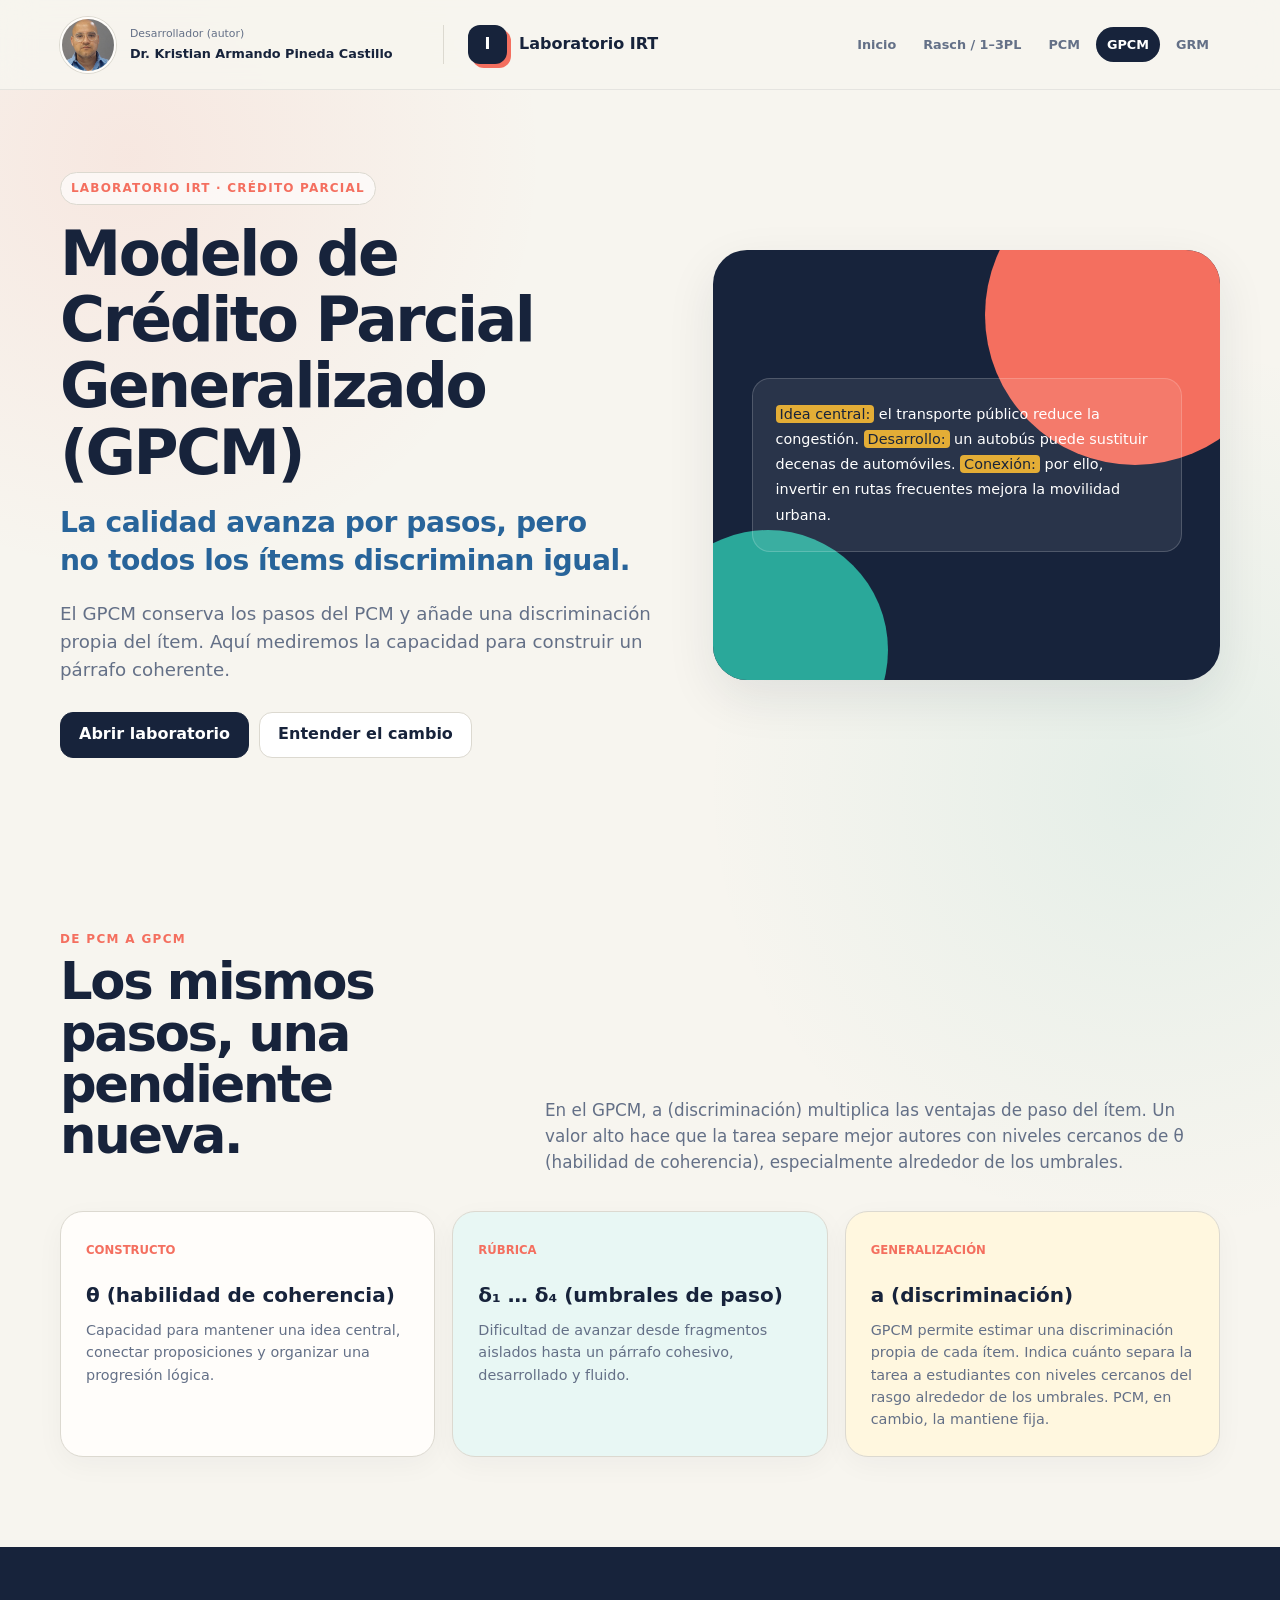
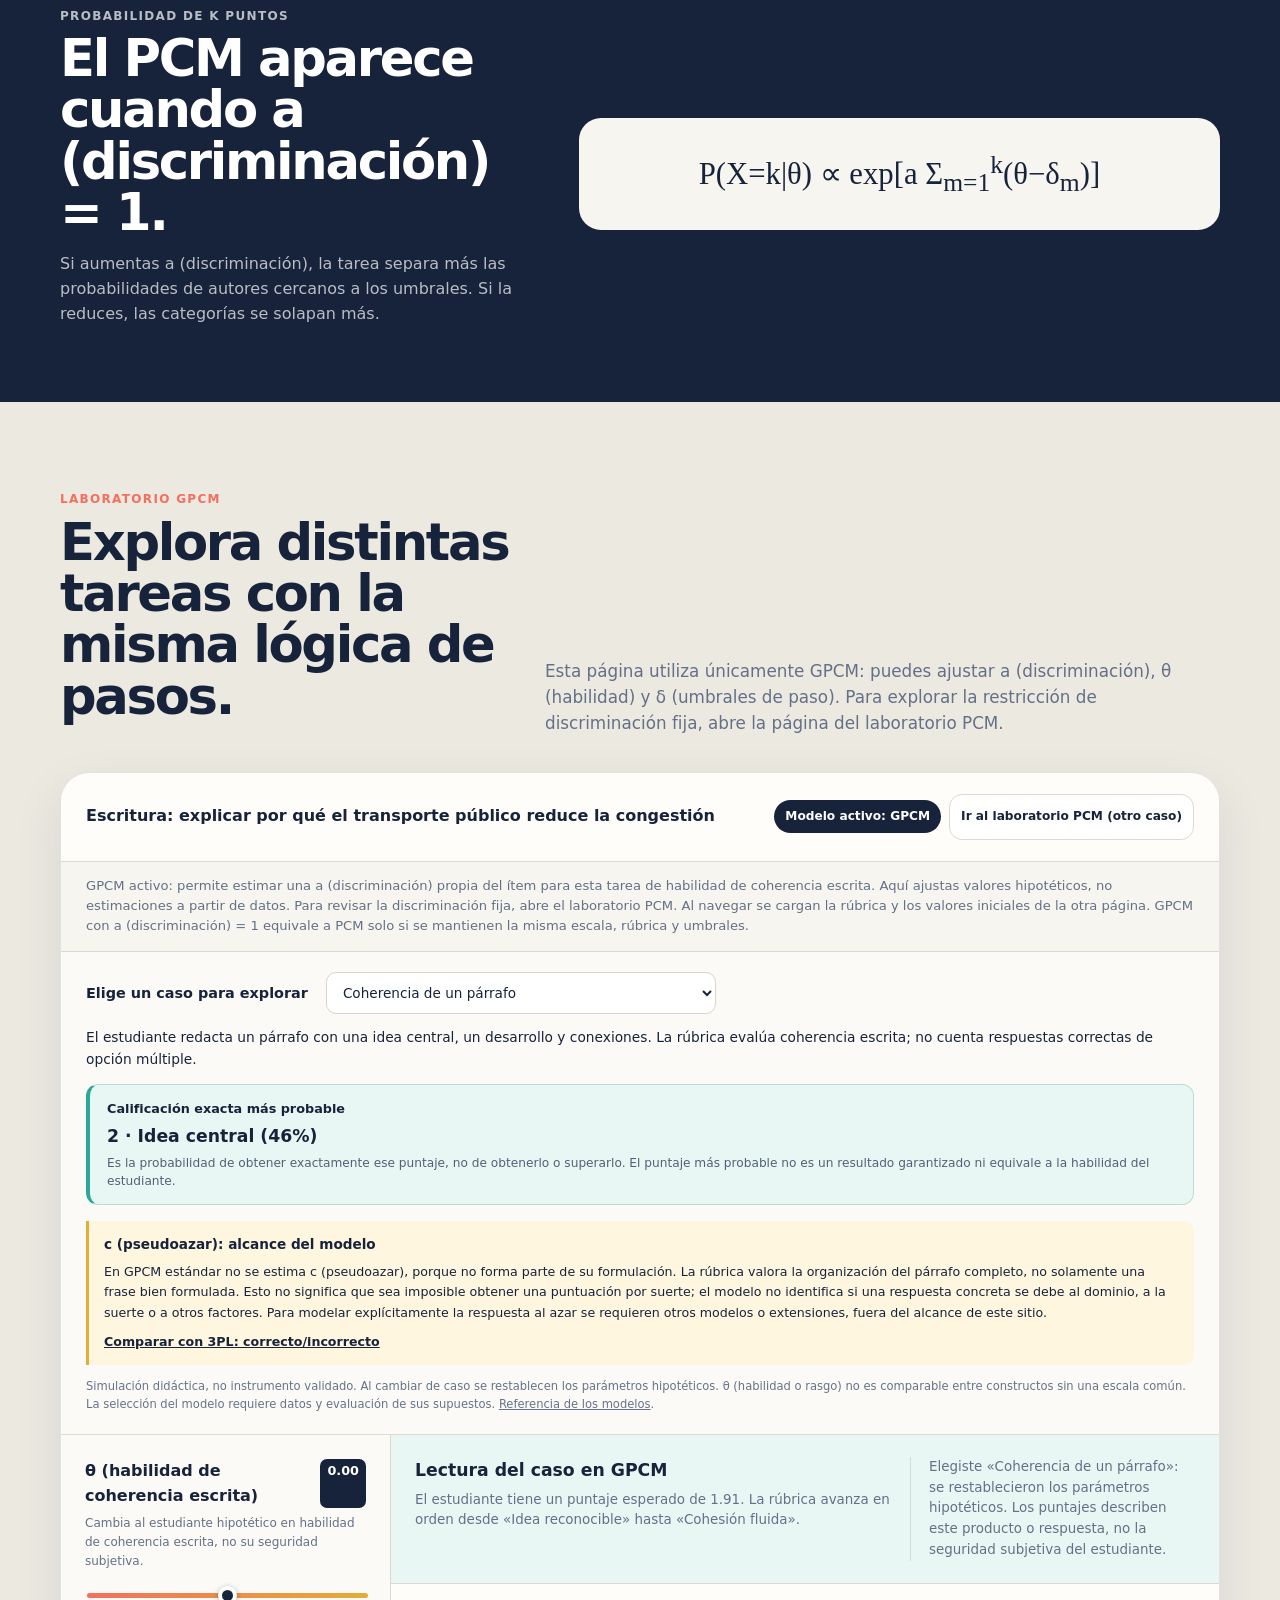
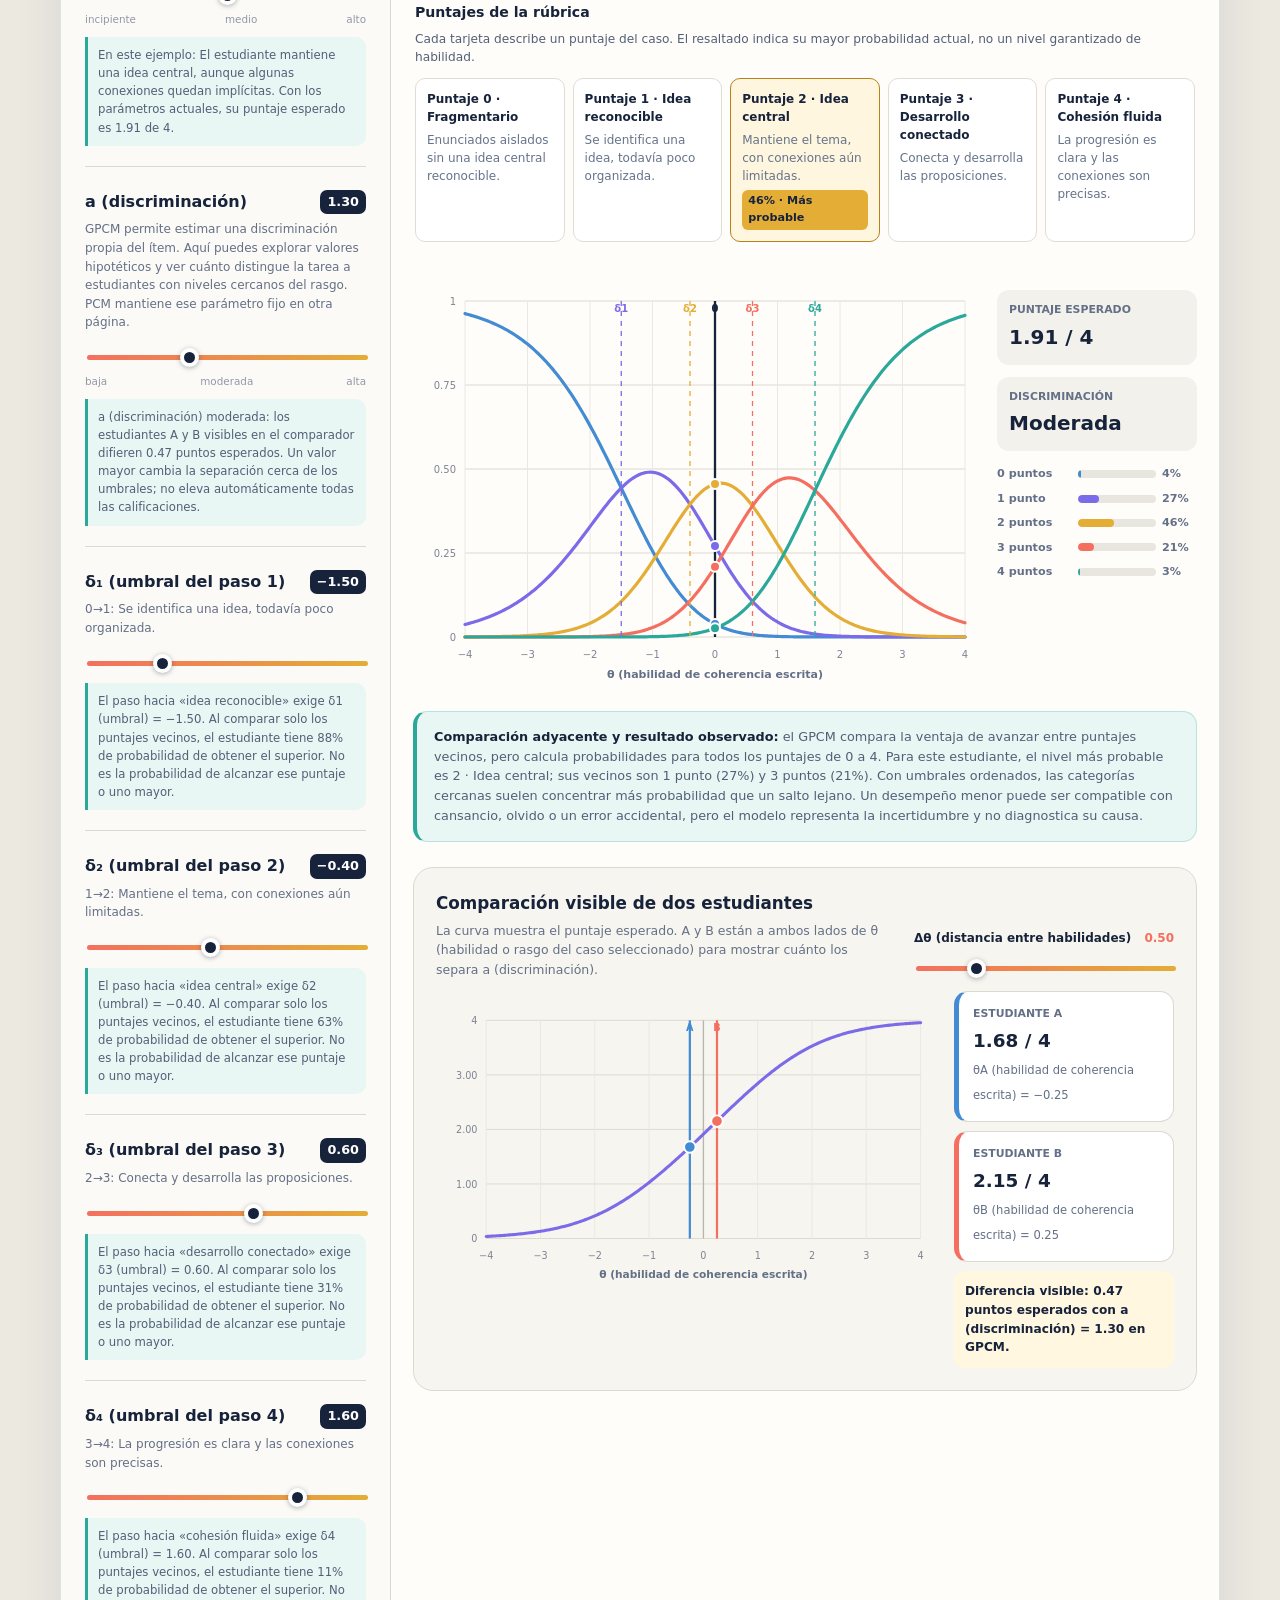
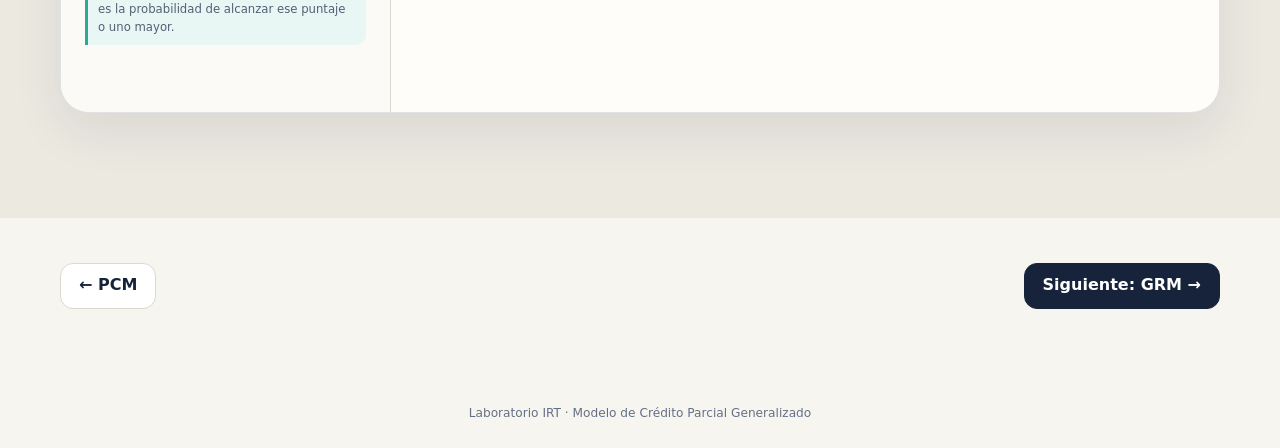
==== gpcm.html @ 82b488cb "Place exact outcome summaries first and rubrics beside model charts" ====
<!doctype html>
<html lang="es">
<head>
  <meta charset="utf-8">
  <meta name="viewport" content="width=device-width, initial-scale=1">
  <meta name="description" content="Laboratorio interactivo del Modelo de Crédito Parcial Generalizado (GPCM).">
  <title>GPCM · Laboratorio IRT</title>
  <link rel="stylesheet" href="lab-common.css?v=responses-10">
  <link rel="stylesheet" href="author-header.css?v=2">
  <link rel="stylesheet" href="lab-cases.css?v=responses-10">
  <style>
    .paragraph-demo { position:relative; z-index:2; width:min(430px,88%); padding:23px; border:1px solid rgba(255,255,255,.18); border-radius:18px; background:rgba(255,255,255,.08); font-family:system-ui; font-size:.9rem; line-height:1.75; text-align:left; }
    .paragraph-demo mark { padding:1px 4px; border-radius:4px; color:var(--navy); background:var(--gold); }
  </style>
  <link rel="stylesheet" href="hero-heading.css?v=responses-10">
</head>
<body>
  <header class="site-header">
    <div class="author-profile">
      <span class="author-avatar"><img src="assets/kristian-pineda-castillo.jpg" width="624" height="671" alt="Retrato del Dr. Kristian Armando Pineda Castillo"></span>
      <div class="site-author"><span class="author-role">Desarrollador (autor)</span><strong>Dr. Kristian Armando Pineda Castillo</strong></div>
    </div>
    <div class="header-links">
    <a class="brand" href="index.html?v=responses-10"><span class="brand-mark">I</span><span>Laboratorio IRT</span></a>
    <nav class="site-nav" aria-label="Modelos">
      <a href="index.html?v=responses-10">Inicio</a><a href="rasch.html?v=responses-10">Rasch / 1–3PL</a>
      <a href="pcm.html?v=responses-10">PCM</a><a class="active" href="gpcm.html?v=responses-10">GPCM</a><a href="grm.html?v=responses-10">GRM</a>
    </nav>
    </div>
  </header>

  <main>
    <section class="wrap hero">
      <div>
        <p class="eyebrow">Laboratorio IRT · Crédito parcial</p>
        <h1 class="hero-title">Modelo de Crédito Parcial Generalizado (GPCM)</h1>
        <p class="hero-subtitle">La calidad avanza por pasos, pero no todos los ítems discriminan igual.</p>
        <p class="lede">El GPCM conserva los pasos del PCM y añade una discriminación propia del ítem. Aquí mediremos la capacidad para construir un párrafo coherente.</p>
        <div class="hero-actions"><a class="button primary" href="#laboratorio">Abrir laboratorio</a><a class="button" href="#modelo">Entender el cambio</a></div>
      </div>
      <div class="hero-art">
        <div class="paragraph-demo"><mark>Idea central:</mark> el transporte público reduce la congestión. <mark>Desarrollo:</mark> un autobús puede sustituir decenas de automóviles. <mark>Conexión:</mark> por ello, invertir en rutas frecuentes mejora la movilidad urbana.</div>
      </div>
    </section>

    <section class="section wrap" id="modelo">
      <div class="section-head">
        <div><p class="kicker">De PCM a GPCM</p><h2>Los mismos pasos, una pendiente nueva.</h2></div>
        <p class="section-copy">En el GPCM, a (discriminación) multiplica las ventajas de paso del ítem. Un valor alto hace que la tarea separe mejor autores con niveles cercanos de θ (habilidad de coherencia), especialmente alrededor de los umbrales.</p>
      </div>
      <div class="cards">
        <article class="card"><span class="card-tag">Constructo</span><h3>θ (habilidad de coherencia)</h3><p>Capacidad para mantener una idea central, conectar proposiciones y organizar una progresión lógica.</p></article>
        <article class="card"><span class="card-tag">Rúbrica</span><h3>δ₁ … δ₄ (umbrales de paso)</h3><p>Dificultad de avanzar desde fragmentos aislados hasta un párrafo cohesivo, desarrollado y fluido.</p></article>
        <article class="card"><span class="card-tag">Generalización</span><h3>a (discriminación)</h3><p>GPCM permite estimar una discriminación propia de cada ítem. Indica cuánto separa la tarea a estudiantes con niveles cercanos del rasgo alrededor de los umbrales. PCM, en cambio, la mantiene fija.</p></article>
      </div>
    </section>

    <section class="formula-strip">
      <div class="wrap formula-grid">
        <div><p class="kicker">Probabilidad de k puntos</p><h2>El PCM aparece cuando a (discriminación) = 1.</h2><p>Si aumentas a (discriminación), la tarea separa más las probabilidades de autores cercanos a los umbrales. Si la reduces, las categorías se solapan más.</p></div>
        <div class="formula-box">P(X=k|θ) ∝ exp[a Σ<sub>m=1</sub><sup>k</sup>(θ−δ<sub>m</sub>)]</div>
      </div>
    </section>

    <section class="lab-section" id="laboratorio">
      <div class="wrap">
        <div class="section-head">
          <div><p class="kicker">Laboratorio GPCM</p><h2>Explora distintas tareas con la misma lógica de pasos.</h2></div>
          <p class="section-copy">Esta página utiliza únicamente GPCM: puedes ajustar a (discriminación), θ (habilidad) y δ (umbrales de paso). Para explorar la restricción de discriminación fija, abre la página del laboratorio PCM.</p>
        </div>
        <div class="lab-shell">
          <div class="lab-head">
            <h3 id="taskTitle">Tarea: redactar un párrafo explicativo coherente</h3>
            <div class="model-navigation">
              <span class="model-badge">Modelo activo: GPCM</span>
              <a id="otherCreditLab" class="button model-lab-link" href="pcm.html?v=responses-10#laboratorio" aria-describedby="creditModelNote">Ir al laboratorio PCM</a>
            </div>
          </div>
          <p class="model-note" id="creditModelNote" aria-live="polite">GPCM activo: permite estimar una a (discriminación) propia de cada ítem. Aquí exploras valores hipotéticos, no estimaciones a partir de datos. Para revisar la discriminación fija, abre el laboratorio PCM. Al navegar se cargan la rúbrica y los valores iniciales de la otra página.</p>
          <section class="case-panel" aria-label="Caso didáctico y criterios metodológicos">
            <div class="case-picker"><label for="caseSelect">Elige un caso para explorar</label><select id="caseSelect" aria-describedby="caseCaution"></select></div>
            <p class="case-description" id="caseDescription"></p>
            <section class="response-summary" aria-labelledby="responseSummaryTitle" aria-live="polite">
              <h4 id="responseSummaryTitle">Calificación exacta más probable</h4>
              <p class="response-summary-value" id="responseSummaryValue"></p>
              <p class="response-summary-note" id="responseSummaryNote"></p>
            </section>
            <div class="case-method" aria-live="polite"><h4>c (pseudoazar): alcance del modelo</h4><p id="caseMethod"></p><div class="case-links"><a id="caseLink"></a><a id="caseRelated" hidden></a></div></div>
            <p class="case-caution" id="caseCaution">Simulación didáctica, no instrumento validado. Al cambiar de caso se restablecen los parámetros hipotéticos. θ (habilidad o rasgo) no es comparable entre constructos sin una escala común. La selección del modelo requiere datos y evaluación de sus supuestos. <a href="https://philchalmers.github.io/mirt/reference/mirt.html">Referencia de los modelos</a>.</p>
          </section>
          <div class="lab-grid">
            <aside class="controls">
              <div class="control">
                <label for="theta"><span id="thetaName">θ (habilidad de coherencia)</span> <output id="thetaOut">0.00</output></label>
                <p class="control-help" id="thetaContext">Cambia al estudiante hipotético.</p>
                <input id="theta" type="range" min="-4" max="4" step=".05" value="0">
                <div class="ticks"><span>incipiente</span><span>medio</span><span>alto</span></div>
                <p class="control-reading" id="thetaRead"></p>
              </div>
              <div class="control">
                <label for="disc">a (discriminación) <output id="discOut">1.30</output></label>
                <p class="control-help">GPCM permite estimar una discriminación propia del ítem. Aquí puedes explorar valores hipotéticos y ver cuánto distingue la tarea a estudiantes con niveles cercanos del rasgo. PCM mantiene ese parámetro fijo en otra página.</p>
                <input id="disc" type="range" min=".25" max="3.2" step=".05" value="1.3" aria-describedby="discRead">
                <div class="ticks"><span>baja</span><span>moderada</span><span>alta</span></div>
                <p class="control-reading" id="discRead"></p>
              </div>
              <div class="control">
                <label for="d1">δ₁ (umbral del paso 1) <output id="d1Out">−1.50</output></label>
                <p class="control-help" id="d1Context">0→1: producir una idea reconocible.</p>
                <input id="d1" type="range" min="-3" max="3" step=".05" value="-1.5">
                <p class="control-reading" id="d1Read"></p>
              </div>
              <div class="control">
                <label for="d2">δ₂ (umbral del paso 2) <output id="d2Out">−0.40</output></label>
                <p class="control-help" id="d2Context">1→2: mantener una idea central.</p>
                <input id="d2" type="range" min="-3" max="3" step=".05" value="-.4">
                <p class="control-reading" id="d2Read"></p>
              </div>
              <div class="control">
                <label for="d3">δ₃ (umbral del paso 3) <output id="d3Out">0.60</output></label>
                <p class="control-help" id="d3Context">2→3: conectar y desarrollar las proposiciones.</p>
                <input id="d3" type="range" min="-3" max="3" step=".05" value=".6">
                <p class="control-reading" id="d3Read"></p>
              </div>
              <div class="control">
                <label for="d4">δ₄ (umbral del paso 4) <output id="d4Out">1.60</output></label>
                <p class="control-help" id="d4Context">3→4: lograr progresión fluida y cohesión precisa.</p>
                <input id="d4" type="range" min="-3" max="3" step=".05" value="1.6">
                <p class="control-reading" id="d4Read"></p>
              </div>
            </aside>
            <div class="main-panel">
              <div class="interpretation" aria-live="polite">
                <div><h3 id="generalTitle"></h3><p id="generalText"></p></div>
                <p class="change" id="changeText"></p>
              </div>
              <section class="chart-rubric" aria-labelledby="chartRubricTitle">
                <h4 id="chartRubricTitle">Puntajes de la rúbrica</h4>
                <p class="chart-rubric-caption">Cada tarjeta describe un puntaje del caso. El resaltado indica su mayor probabilidad actual, no un nivel garantizado de habilidad.</p>
                <ul class="case-rubric" id="caseRubric" aria-label="Criterios de puntuación del caso"></ul>
              </section>
              <div class="chart-area">
                <svg class="chart" id="chart" role="img" aria-label="Curvas de categorías del GPCM"></svg>
                <aside class="side-readout">
                  <div class="metric"><small>Puntaje esperado</small><strong id="expectedMetric"></strong></div>
                  <div class="metric"><small>Discriminación</small><strong id="discMetric"></strong></div>
                  <div class="prob-list" id="probList"></div>
                </aside>
              </div>
              <p class="probability-note" id="probabilityNote" aria-live="polite"></p>
              <section class="comparison-lab">
                <div class="comparison-head">
                  <div>
                    <h3>Comparación visible de dos estudiantes</h3>
                    <p>La curva muestra el puntaje esperado. A y B están a ambos lados de θ (habilidad o rasgo del caso seleccionado) para mostrar cuánto los separa a (discriminación).</p>
                  </div>
                  <div class="comparison-control">
                    <label for="personGap">Δθ (distancia entre habilidades) <output id="personGapOut">0.50</output></label>
                    <input id="personGap" type="range" min=".10" max="2" step=".10" value=".50">
                  </div>
                </div>
                <div class="comparison-grid">
                  <svg class="comparison-chart" id="personChart" role="img" aria-label="Comparación del puntaje esperado de dos autores"></svg>
                  <div class="person-results">
                    <div class="person-card a"><small>Estudiante A</small><strong id="personAResult"></strong><span id="personATheta"></span></div>
                    <div class="person-card b"><small>Estudiante B</small><strong id="personBResult"></strong><span id="personBTheta"></span></div>
                    <div class="comparison-difference" id="personDifference"></div>
                  </div>
                </div>
              </section>
            </div>
          </div>
        </div>
      </div>
    </section>

    <div class="wrap back-next"><a class="button" href="pcm.html?v=responses-10">← PCM</a><a class="button primary" href="grm.html?v=responses-10">Siguiente: GRM →</a></div>
  </main>
  <footer>Laboratorio IRT · Modelo de Crédito Parcial Generalizado</footer>

  <script src="lab-utils.js"></script>
  <script src="lab-cases.js?v=responses-10"></script>
  <script>
    (() => {
      const $ = id => document.getElementById(id);
      const theta = $("theta");
      const disc = $("disc");
      const personGap = $("personGap");
      const deltas = [$("d1"),$("d2"),$("d3"),$("d4")];
      const model = "gpcm";
      let changed = "theta";
      let example = IRTExamples.setup("gpcm");
      let levelNames = IRTExamples.names(example);

      function probabilities(t,a,ds) {
        const logits = [0];
        let accumulated = 0;
        ds.forEach(delta => { accumulated += a * (t-delta); logits.push(accumulated); });
        return IRT.softmax(logits);
      }
      function state() { return {t:+theta.value,a:+disc.value,ds:deltas.map(input=>+input.value)}; }

      function authorText(t) {
        return IRTExamples.describe(example,t);
      }
      function expectedScore(t,a,ds) {
        return probabilities(t,a,ds).reduce((sum,p,i)=>sum+p*i,0);
      }
      function discText(a,t,ds) {
        const gap = +personGap.value;
        const lower = expectedScore(Math.max(-4,t-gap/2),a,ds);
        const upper = expectedScore(Math.min(4,t+gap/2),a,ds);
        const difference = upper-lower;
        const level = a < .7 ? "baja" : a < 1.8 ? "moderada" : "alta";
        return `a (discriminación) ${level}: los estudiantes A y B visibles en el comparador difieren ${difference.toFixed(2)} puntos esperados. Un valor mayor cambia la separación cerca de los umbrales; no eleva automáticamente todas las calificaciones.`;
      }
      function stepText(i,delta,t,a) {
        const name = example.levels[i + 1].name.toLowerCase();
        const chance = IRT.logistic(a*(t-delta));
        return `El paso hacia «${name}» exige δ${i+1} (umbral) = ${IRT.fmt(delta)}. Al comparar solo los puntajes vecinos, el estudiante tiene ${Math.round(chance*100)}% de probabilidad de obtener el superior. No es la probabilidad de alcanzar ese puntaje o uno mayor.`;
      }

      function render() {
        const s=state();
        const modelName=model.toUpperCase();
        const probs=probabilities(s.t,s.a,s.ds);
        const mode=probs.indexOf(Math.max(...probs));
        const expected=probs.reduce((sum,p,i)=>sum+p*i,0);
        const ordered=s.ds.every((d,i)=>i===0||d>s.ds[i-1]);
        $("thetaOut").textContent=IRT.fmt(s.t);
        $("discOut").textContent=IRT.fmt(s.a);
        $("creditModelNote").textContent=`GPCM activo: permite estimar una a (discriminación) propia del ítem para esta tarea de ${example.construct}. Aquí ajustas valores hipotéticos, no estimaciones a partir de datos. Para revisar la discriminación fija, abre el laboratorio PCM. Al navegar se cargan la rúbrica y los valores iniciales de la otra página. GPCM con a (discriminación) = 1 equivale a PCM solo si se mantienen la misma escala, rúbrica y umbrales.`;
        IRTExamples.renderMethod("gpcm",example,model);
        IRTExamples.renderResponse("gpcm",example,probs);
        $("thetaRead").textContent=`En este ejemplo: ${authorText(s.t)} Con los parámetros actuales, su puntaje esperado es ${expected.toFixed(2)} de 4.`;
        $("discRead").textContent=discText(s.a,s.t,s.ds);
        deltas.forEach((input,i)=>{ $(`d${i+1}Out`).textContent=IRT.fmt(s.ds[i]); $(`d${i+1}Read`).textContent=stepText(i,s.ds[i],s.t,s.a); });
        $("expectedMetric").textContent=`${expected.toFixed(2)} / 4`;
        $("discMetric").textContent=s.a<.7?"Baja":s.a<1.8?"Moderada":"Alta";
        $("generalTitle").textContent="Lectura del caso en GPCM";
        $("generalText").textContent=ordered
          ? `El estudiante tiene un puntaje esperado de ${expected.toFixed(2)}. La rúbrica avanza en orden desde «${example.levels[1].name}» hasta «${example.levels[4].name}».`
          : `El puntaje esperado es ${expected.toFixed(2)}, pero los pasos están desordenados. Una categoría puede quedar comprimida o no dominar nunca.`;
        const lowerScore=mode-1;
        const upperScore=mode+1;
        const lower=mode>0?`${lowerScore} ${lowerScore===1?"punto":"puntos"} (${Math.round(probs[lowerScore]*100)}%)`:"ningún puntaje inferior";
        const upper=mode<probs.length-1?`${upperScore} ${upperScore===1?"punto":"puntos"} (${Math.round(probs[upperScore]*100)}%)`:"ningún puntaje superior";
        $("probabilityNote").innerHTML=`<strong>Comparación adyacente y resultado observado:</strong> el ${modelName} compara la ventaja de avanzar entre puntajes vecinos, pero calcula probabilidades para todos los puntajes de 0 a 4. Para este estudiante, el nivel más probable es ${levelNames[mode]}; sus vecinos son ${lower} y ${upper}. Con umbrales ordenados, las categorías cercanas suelen concentrar más probabilidad que un salto lejano. Un desempeño menor puede ser compatible con cansancio, olvido o un error accidental, pero el modelo representa la incertidumbre y no diagnostica su causa.`;
        $("changeText").textContent=changed==="theta"?`Cambiaste θ (${example.construct}): ahora observas a otro estudiante con la misma rúbrica.`
          :changed==="case"?`Elegiste «${example.label}»: se restablecieron los parámetros hipotéticos. Los puntajes describen este producto o respuesta, no la seguridad subjetiva del estudiante.`
          :changed==="a"?`Cambiaste a (discriminación): observa en el segundo gráfico cómo se modifica la distancia vertical entre A y B.`
          :changed==="gap"?"Cambiaste Δθ (distancia entre habilidades): acercaste o separaste a los estudiantes A y B sin modificar la tarea."
          :`Cambiaste δ${changed} (umbral del paso): alteraste la exigencia para pasar del nivel ${+changed-1} al nivel ${changed}.`;
        $("probList").innerHTML=probs.map((p,i)=>`<div class="prob-row"><span>${i} ${i===1?"punto":"puntos"}</span><div class="track"><div class="fill" style="width:${p*100}%;background:${IRT.colors[i]}"></div></div><span>${Math.round(p*100)}%</span></div>`).join("");
        renderChart(s);
        renderPersonComparison(s);
      }

      function renderChart(s) {
        const svg=$("chart");
        svg.setAttribute("aria-label",`Curvas de categorías del ${model.toUpperCase()}: ${example.label}`);
        const chart=IRT.setupChart(svg,{xLabel:`θ (${example.construct})`});
        const xs=Array.from({length:241},(_,i)=>-4+i*8/240);
        for(let k=0;k<5;k++) IRT.drawLine(chart.plot,xs.map(x=>({x,y:probabilities(x,s.a,s.ds)[k]})),chart,IRT.colors[k]);
        s.ds.forEach((delta,i)=>IRT.drawVertical(chart,delta,`δ${i+1}`,IRT.colors[i+1],true));
        IRT.drawVertical(chart,s.t,"θ");
        probabilities(s.t,s.a,s.ds).forEach((p,i)=>chart.plot.appendChild(IRT.svgEl("circle",{cx:chart.xScale(s.t),cy:chart.yScale(p),r:5,fill:IRT.colors[i],stroke:"white","stroke-width":2})));
      }

      function renderPersonComparison(s) {
        const gap = +personGap.value;
        const thetaA = Math.max(-4, s.t-gap/2);
        const thetaB = Math.min(4, s.t+gap/2);
        const scoreA = expectedScore(thetaA,s.a,s.ds);
        const scoreB = expectedScore(thetaB,s.a,s.ds);
        $("personGapOut").textContent=IRT.fmt(thetaB-thetaA);
        $("personAResult").textContent=`${scoreA.toFixed(2)} / 4`;
        $("personBResult").textContent=`${scoreB.toFixed(2)} / 4`;
        $("personATheta").textContent=`θA (${example.construct}) = ${IRT.fmt(thetaA)}`;
        $("personBTheta").textContent=`θB (${example.construct}) = ${IRT.fmt(thetaB)}`;
        $("personDifference").textContent=`Diferencia visible: ${(scoreB-scoreA).toFixed(2)} puntos esperados con a (discriminación) = ${IRT.fmt(s.a)} en ${model.toUpperCase()}.`;
        const svg=$("personChart");
        const chart=IRT.setupChart(svg,{xLabel:`θ (${example.construct})`,yMax:4,yTicks:[0,1,2,3,4]});
        const xs=Array.from({length:241},(_,i)=>-4+i*8/240);
        IRT.drawLine(chart.plot,xs.map(x=>({x,y:expectedScore(x,s.a,s.ds)})),chart,"#7b6be8");
        IRT.drawVertical(chart,thetaA,"A","#438bd2");
        IRT.drawVertical(chart,thetaB,"B","#f46f5f");
        chart.plot.appendChild(IRT.svgEl("circle",{cx:chart.xScale(thetaA),cy:chart.yScale(scoreA),r:6,fill:"#438bd2",stroke:"white","stroke-width":2}));
        chart.plot.appendChild(IRT.svgEl("circle",{cx:chart.xScale(thetaB),cy:chart.yScale(scoreB),r:6,fill:"#f46f5f",stroke:"white","stroke-width":2}));
      }

      function selectExample(key) {
        example = IRTExamples.cases.gpcm.find(item => item.key === key) || IRTExamples.cases.gpcm[0];
        levelNames = IRTExamples.names(example);
        theta.value = 0;
        disc.value = 1.3;
        deltas.forEach((input,i)=>input.value = [-1.5,-.4,.6,1.6][i]);
        personGap.value = .5;
        IRTExamples.render("gpcm",example,model);
        changed = "case";
        render();
      }

      theta.addEventListener("input",()=>{changed="theta";render();});
      disc.addEventListener("input",()=>{changed="a";render();});
      personGap.addEventListener("input",()=>{changed="gap";render();});
      deltas.forEach((input,i)=>input.addEventListener("input",()=>{changed=String(i+1);render();}));
      $("caseSelect").addEventListener("change",()=>selectExample($("caseSelect").value));
      window.addEventListener("resize",render);
      selectExample(example.key);
    })();
  </script>
</body>
</html>
---- lab-common.css ----
:root {
  --ink: #17233b;
  --muted: #647087;
  --paper: #f7f5ef;
  --card: #fffdfa;
  --navy: #17233b;
  --coral: #f46f5f;
  --teal: #2aa89a;
  --gold: #e3ad36;
  --violet: #7b6be8;
  --blue: #438bd2;
  --line: #dcd9d0;
  --soft-coral: #fff0ec;
  --soft-teal: #e8f7f4;
  --soft-gold: #fff7df;
  --shadow: 0 18px 50px rgba(23,35,59,.09);
}

* { box-sizing: border-box; }
html { scroll-behavior: smooth; scroll-padding-top: 112px; }
body {
  margin: 0;
  color: var(--ink);
  background:
    radial-gradient(circle at 10% 3%, rgba(244,111,95,.10), transparent 26rem),
    radial-gradient(circle at 90% 15%, rgba(42,168,154,.09), transparent 28rem),
    var(--paper);
  font-family: Inter, ui-sans-serif, system-ui, -apple-system, BlinkMacSystemFont, "Segoe UI", sans-serif;
  line-height: 1.55;
}
button, input { font: inherit; }
a { color: inherit; }

.site-header {
  position: sticky;
  top: 0;
  z-index: 20;
  display: flex;
  align-items: center;
  justify-content: space-between;
  gap: 22px;
  min-height: 72px;
  padding: 10px max(22px, calc((100vw - 1160px) / 2));
  border-bottom: 1px solid rgba(23,35,59,.08);
  background: rgba(247,245,239,.9);
  backdrop-filter: blur(16px);
}
.brand { display: flex; align-items: center; gap: 12px; font-weight: 900; text-decoration: none; }
.brand-mark {
  display: grid;
  place-items: center;
  width: 39px;
  height: 39px;
  flex-shrink: 0;
  border-radius: 12px;
  color: white;
  background: var(--navy);
  box-shadow: 4px 4px 0 var(--coral);
}
.site-nav { display: flex; flex-wrap: wrap; gap: 5px; justify-content: flex-end; }
.site-nav a {
  padding: 8px 11px;
  border-radius: 999px;
  color: var(--muted);
  font-size: .8rem;
  font-weight: 800;
  text-decoration: none;
}
.site-nav a:hover, .site-nav a.active { color: white; background: var(--navy); }
.wrap { width: min(1160px, calc(100% - 40px)); margin: 0 auto; }

.hero { display: grid; grid-template-columns: 1.08fr .92fr; gap: 58px; align-items: center; min-height: 620px; padding: 82px 0; }
.eyebrow {
  display: inline-block;
  margin: 0 0 16px;
  padding: 6px 10px;
  border: 1px solid var(--line);
  border-radius: 999px;
  color: var(--coral);
  background: rgba(255,255,255,.65);
  font-size: .75rem;
  font-weight: 900;
  letter-spacing: .1em;
  text-transform: uppercase;
}
h1, h2, h3, p { margin-top: 0; }
h1 { margin-bottom: 20px; font-size: clamp(3.4rem, 7vw, 6.6rem); line-height: .94; letter-spacing: -.065em; }
h2 { margin-bottom: 14px; font-size: clamp(2.1rem, 4vw, 3.8rem); line-height: 1; letter-spacing: -.045em; }
.lede { max-width: 680px; color: var(--muted); font-size: 1.14rem; }
.hero-actions { display: flex; flex-wrap: wrap; gap: 10px; margin-top: 27px; }
.button {
  display: inline-flex;
  align-items: center;
  justify-content: center;
  min-height: 46px;
  padding: 0 18px;
  border: 1px solid var(--line);
  border-radius: 13px;
  color: var(--ink);
  background: white;
  font-weight: 850;
  text-decoration: none;
  cursor: pointer;
}
.button.primary { color: white; border-color: var(--navy); background: var(--navy); }
.hero-art {
  position: relative;
  display: grid;
  place-items: center;
  min-height: 430px;
  overflow: hidden;
  border-radius: 34px;
  color: white;
  background: var(--navy);
  box-shadow: var(--shadow);
}
.hero-art::before, .hero-art::after {
  position: absolute;
  border-radius: 50%;
  content: "";
}
.hero-art::before { width: 300px; height: 300px; top: -85px; right: -65px; background: var(--coral); }
.hero-art::after { width: 240px; height: 240px; bottom: -90px; left: -65px; background: var(--teal); }
.hero-equation { position: relative; z-index: 2; padding: 40px; font-family: Georgia, serif; font-size: clamp(2rem, 4vw, 3.7rem); text-align: center; }
.hero-equation small { display: block; margin-top: 16px; font-family: system-ui; font-size: .85rem; opacity: .68; }

.section { padding: 90px 0; }
.section-head { display: grid; grid-template-columns: .8fr 1.2fr; gap: 35px; align-items: end; margin-bottom: 36px; }
.kicker { margin-bottom: 8px; color: var(--coral); font-size: .75rem; font-weight: 900; letter-spacing: .11em; text-transform: uppercase; }
.section-copy { margin: 0; color: var(--muted); font-size: 1.05rem; }
.cards { display: grid; grid-template-columns: repeat(3,1fr); gap: 17px; }
.card { padding: 25px; border: 1px solid var(--line); border-radius: 23px; background: var(--card); box-shadow: 0 8px 28px rgba(23,35,59,.04); }
.card:nth-child(2) { background: var(--soft-teal); }
.card:nth-child(3) { background: var(--soft-gold); }
.card-tag { color: var(--coral); font-size: .73rem; font-weight: 900; text-transform: uppercase; }
.card h3 { margin: 18px 0 8px; font-size: 1.25rem; }
.card p { margin: 0; color: var(--muted); font-size: .9rem; }

.lab-section { padding: 88px 0 105px; background: #ece9e1; }
.lab-shell { overflow: hidden; border: 1px solid rgba(23,35,59,.12); border-radius: 29px; background: var(--card); box-shadow: var(--shadow); }
.lab-head { display: flex; align-items: center; justify-content: space-between; gap: 18px; padding: 21px 25px; border-bottom: 1px solid var(--line); }
.lab-head h3 { margin: 0; font-size: 1rem; }
.model-tabs { display: flex; flex-wrap: wrap; gap: 6px; }
.model-tab {
  padding: 7px 11px;
  border: 1px solid var(--line);
  border-radius: 999px;
  background: white;
  font-size: .76rem;
  font-weight: 850;
  cursor: pointer;
}
.model-tab.active { color: white; border-color: var(--navy); background: var(--navy); }
.model-note { margin: 0; padding: 14px 25px; border-bottom: 1px solid var(--line); color: var(--muted); background: #f7f5ef; font-size: .82rem; }
.model-navigation { display: flex; flex-wrap: wrap; align-items: center; gap: 8px; }
.model-badge { padding: 7px 11px; border-radius: 999px; color: white; background: var(--navy); font-size: .76rem; font-weight: 850; }
.model-lab-link { padding: 7px 11px; font-size: .76rem; }
.lab-grid { display: grid; grid-template-columns: 330px minmax(0,1fr); }
.controls { padding: 24px; border-right: 1px solid var(--line); background: #fbfaf6; }
.control { margin-bottom: 23px; padding-bottom: 20px; border-bottom: 1px solid var(--line); }
.control:last-child { border-bottom: 0; }
.control label { display: flex; justify-content: space-between; gap: 12px; margin-bottom: 6px; font-weight: 850; }
.control output { padding: 2px 7px; border-radius: 7px; color: white; background: var(--navy); font-size: .8rem; font-variant-numeric: tabular-nums; }
.control-help { margin: 0 0 11px; color: var(--muted); font-size: .75rem; }
.control-reading { margin: 10px 0 0; padding: 9px 10px; border-left: 3px solid var(--teal); border-radius: 0 10px 10px 0; color: #526077; background: var(--soft-teal); font-size: .73rem; }
input[type=range] { width: 100%; height: 5px; border-radius: 99px; outline: none; background: linear-gradient(90deg,var(--coral),var(--gold)); appearance: none; }
input[type=range]::-webkit-slider-thumb { width: 19px; height: 19px; border: 4px solid white; border-radius: 50%; background: var(--navy); box-shadow: 0 1px 5px rgba(23,35,59,.35); appearance: none; }
input[type=range]:disabled { filter: grayscale(1); opacity: .4; }
.ticks { display: flex; justify-content: space-between; margin-top: 5px; color: #9198a7; font-size: .65rem; }
.main-panel { min-width: 0; }
.interpretation { display: grid; grid-template-columns: 1.25fr .75fr; gap: 20px; padding: 22px 24px; border-bottom: 1px solid var(--line); background: var(--soft-teal); }
.interpretation h3 { margin: 0 0 6px; font-size: 1.08rem; }
.interpretation p { margin: 0; color: var(--muted); font-size: .84rem; }
.interpretation .change { align-self: center; padding-left: 18px; border-left: 1px solid rgba(23,35,59,.13); }
.chart-area { display: grid; grid-template-columns: minmax(0,1fr) 200px; gap: 14px; padding: 20px 22px 25px; }
.chart { display: block; width: 100%; height: 410px; }
.probability-note {
  margin: 0 22px 25px;
  padding: 15px 17px;
  border: 1px solid rgba(42,168,154,.25);
  border-left: 4px solid var(--teal);
  border-radius: 14px;
  color: #526077;
  background: var(--soft-teal);
  font-size: .8rem;
  line-height: 1.55;
}
.probability-note strong { color: var(--ink); }
.side-readout { padding-top: 14px; }
.metric { margin-bottom: 12px; padding: 12px; border-radius: 12px; background: #f3f1eb; }
.metric small { display: block; color: var(--muted); font-size: .68rem; font-weight: 800; text-transform: uppercase; }
.metric strong { display: block; margin-top: 3px; font-size: 1.25rem; }
.prob-list { display: grid; gap: 7px; margin-top: 14px; }
.prob-row { display: grid; grid-template-columns: 75px 1fr 35px; gap: 6px; align-items: center; color: var(--muted); font-size: .7rem; font-weight: 760; }
.track { height: 8px; overflow: hidden; border-radius: 99px; background: #e9e6df; }
.fill { height: 100%; border-radius: inherit; }
.comparison-lab {
  margin: 0 22px 25px;
  padding: 22px;
  border: 1px solid var(--line);
  border-radius: 20px;
  background: #f7f5ef;
}
.comparison-lab[hidden] { display: none; }
.comparison-head {
  display: grid;
  grid-template-columns: 1fr 260px;
  gap: 24px;
  align-items: end;
  margin-bottom: 12px;
}
.comparison-head h3 { margin: 0 0 5px; font-size: 1.05rem; }
.comparison-head p { margin: 0; color: var(--muted); font-size: .78rem; }
.comparison-control label {
  display: flex;
  justify-content: space-between;
  gap: 10px;
  margin-bottom: 7px;
  font-size: .75rem;
  font-weight: 850;
}
.comparison-control output { color: var(--coral); font-variant-numeric: tabular-nums; }
.comparison-grid { display: grid; grid-template-columns: minmax(0,1fr) 220px; gap: 16px; }
.comparison-chart { display: block; width: 100%; height: 300px; }
.person-results { display: grid; gap: 9px; align-content: center; }
.person-card { padding: 14px; border: 1px solid var(--line); border-radius: 14px; background: white; }
.person-card.a { border-left: 5px solid var(--blue); }
.person-card.b { border-left: 5px solid var(--coral); }
.person-card small { display: block; color: var(--muted); font-size: .68rem; font-weight: 850; text-transform: uppercase; }
.person-card strong { display: block; margin: 4px 0 2px; font-size: 1.15rem; }
.person-card span { color: var(--muted); font-size: .72rem; }
.comparison-difference { padding: 11px; border-radius: 11px; color: var(--navy); background: var(--soft-gold); font-size: .76rem; font-weight: 780; }
.formula-strip { padding: 60px 0; color: white; background: var(--navy); }
.formula-grid { display: grid; grid-template-columns: .85fr 1.15fr; gap: 45px; align-items: center; }
.formula-box { padding: 27px; border-radius: 22px; color: var(--navy); background: var(--paper); font-family: Georgia,serif; font-size: clamp(1.2rem,2.4vw,2rem); text-align: center; }
.formula-strip p { color: rgba(255,255,255,.7); }
.back-next { display: flex; justify-content: space-between; gap: 12px; padding: 45px 0 70px; }
footer { padding: 25px; color: var(--muted); font-size: .76rem; text-align: center; }

@media (max-width: 900px) {
  .hero, .section-head, .formula-grid { grid-template-columns: 1fr; }
  .hero { padding-top: 60px; }
  .hero-art { min-height: 330px; }
  .lab-grid { grid-template-columns: 275px minmax(0,1fr); }
  .chart-area { grid-template-columns: 1fr; }
  .side-readout { display: grid; grid-template-columns: repeat(2,1fr); gap: 8px; }
  .prob-list { grid-column: 1/-1; }
  .comparison-grid { grid-template-columns: 1fr; }
  .person-results { grid-template-columns: repeat(2,1fr); }
  .comparison-difference { grid-column: 1/-1; }
}
@media (max-width: 720px) {
  .site-header { align-items: flex-start; }
  .site-nav { display: none; }
  .wrap { width: min(100% - 26px,1160px); }
  h1 { font-size: clamp(3rem,16vw,4.8rem); }
  .cards { grid-template-columns: 1fr; }
  .lab-head { align-items: flex-start; flex-direction: column; }
  .lab-grid { grid-template-columns: 1fr; }
  .controls { border-right: 0; border-bottom: 1px solid var(--line); }
  .interpretation { grid-template-columns: 1fr; }
  .interpretation .change { padding: 12px 0 0; border-top: 1px solid rgba(23,35,59,.13); border-left: 0; }
  .chart { height: 330px; }
  .comparison-lab { margin: 0 12px 18px; padding: 17px; }
  .comparison-head { grid-template-columns: 1fr; }
  .comparison-chart { height: 270px; }
  .person-results { grid-template-columns: 1fr; }
  .comparison-difference { grid-column: auto; }
}
---- author-header.css ----
html { scroll-padding-top: 150px; }

.site-header, .topbar {
  flex-wrap: wrap;
  gap: 14px 28px;
  min-height: 90px;
  padding-top: 14px;
  padding-bottom: 14px;
}
.author-profile {
  display: flex;
  align-items: center;
  gap: 14px;
  flex: 0 1 355px;
  min-width: 0;
}
.author-avatar {
  display: block;
  flex: 0 0 56px;
  width: 56px;
  height: 56px;
  overflow: hidden;
  border: 2px solid var(--card);
  border-radius: 50%;
  box-shadow: 0 0 0 1px var(--line);
}
.author-avatar img {
  display: block;
  width: 100%;
  height: 100%;
  object-fit: cover;
  transform: scale(1.55);
  transform-origin: 50% 26%;
}
.site-author {
  display: grid;
  gap: 4px;
  min-width: 0;
  font-size: .8rem;
  line-height: 1.4;
  letter-spacing: normal;
}
.author-role { color: var(--muted); font-size: .68rem; font-weight: 500; }
.site-author strong { color: var(--ink); font-weight: 750; }
.header-links {
  display: flex;
  align-items: center;
  justify-content: space-between;
  gap: 22px;
  flex: 1 1 0;
  min-width: 0;
  padding-left: 24px;
  border-left: 1px solid var(--line);
}
.header-links .brand { flex-shrink: 0; white-space: nowrap; }
.header-links nav { flex-wrap: nowrap; flex-shrink: 0; white-space: nowrap; }

@media (max-width: 1120px) {
  .header-links {
    flex-basis: 100%;
    overflow-x: auto;
    overscroll-behavior-x: contain;
    padding: 2px 0;
    border-left: 0;
    scrollbar-width: thin;
  }
}
@media (max-width: 760px) {
  .site-header, .topbar { align-items: center; gap: 12px; padding-top: 12px; padding-bottom: 12px; }
  .author-profile { flex-basis: 100%; }
  .header-links { justify-content: flex-start; }
  .header-links .site-nav, .header-links .topnav { display: flex; }
  .site-author { font-size: .78rem; }
}
---- lab-cases.css ----
.case-panel { padding: 20px 25px; border-bottom: 1px solid #dfdbd2; color: #17233b; background: #fbfaf6; }
.case-picker { display: flex; align-items: center; flex-wrap: wrap; gap: 10px 18px; margin-bottom: 12px; }
.case-picker label { font-weight: 800; font-size: .9rem; }
.case-picker select { width: min(100%, 390px); min-height: 42px; padding: 8px 12px; border: 1px solid #d9d5cd; border-radius: 10px; color: #17233b; background: white; font: inherit; font-size: .85rem; }
.case-description { margin: 0 0 14px; font-size: .86rem; line-height: 1.6; }
.case-rubric { display: grid; grid-template-columns: repeat(auto-fit, minmax(180px, 1fr)); gap: 8px; margin: 0 0 14px; padding: 0; list-style: none; }
.case-rubric li { display: grid; align-content: start; gap: 5px; padding: 11px; border: 1px solid #e1ddd4; border-radius: 10px; background: white; font-size: .75rem; line-height: 1.5; }
.case-rubric span { color: #66738a; }
.response-summary { margin: 0 0 16px; padding: 14px 17px; border: 1px solid #b9dcd7; border-left: 4px solid #2aa89a; border-radius: 12px; color: #17233b; background: #e8f7f4; }
.response-summary h4 { margin: 0 0 5px; font-size: .8rem; }
.response-summary-value { margin: 0 0 6px; font-size: 1.08rem; font-weight: 850; line-height: 1.4; }
.response-summary-note { margin: 0; color: #526077; font-size: .76rem; line-height: 1.5; }
.chart-rubric { padding: 18px 24px 0; }
.chart-rubric h4 { margin: 0 0 6px; font-size: .88rem; }
.chart-rubric-caption { margin: 0 0 12px; color: #526077; font-size: .76rem; line-height: 1.5; }
.chart-rubric .case-rubric { grid-template-columns: repeat(auto-fit, minmax(140px, 1fr)); }
.case-rubric li.is-most-likely { border-color: #b78218; background: #fff6df; }
.case-rubric .case-mode-tag { justify-self: start; padding: 3px 6px; border-radius: 6px; color: #17233b; background: #e3ad36; font-size: .7rem; font-weight: 800; }
.case-mode-tag[hidden] { display: none; }
.case-method { padding: 13px 15px; border-left: 3px solid #e3ad36; border-radius: 0 10px 10px 0; background: #fff6df; font-size: .79rem; line-height: 1.6; }
.case-method h4 { margin: 0 0 6px; font-size: .85rem; }
.case-method p { margin: 0; }
.case-links { display: flex; flex-wrap: wrap; gap: 8px 20px; margin-top: 9px; }
.case-links a { color: #17233b; text-decoration: underline; font-weight: 800; }
.case-links a[hidden] { display: none; }
.case-caution { margin: 12px 0 0; color: #66738a; font-size: .72rem; line-height: 1.6; }
.model-tab:disabled { opacity: .45; cursor: not-allowed; }
@media (max-width: 720px) {
  .case-panel { padding: 17px; }
  .case-picker { align-items: stretch; flex-direction: column; gap: 8px; }
  .case-picker select { width: 100%; }
  .case-rubric { grid-template-columns: 1fr; }
  .chart-rubric { padding: 17px 17px 0; }
}
---- hero-heading.css ----
.hero > div:first-child { min-width: 0; }

.hero .hero-title {
  max-width: 100%;
  margin-bottom: 18px;
  color: var(--ink);
  font-size: clamp(2.35rem, 4.8vw, 4.3rem);
  font-weight: 900;
  line-height: 1.08;
  letter-spacing: -.04em;
  overflow-wrap: break-word;
  text-wrap: balance;
}

.hero .hero-subtitle {
  max-width: 40ch;
  margin: 0 0 20px;
  color: #28649a;
  font-size: clamp(1.35rem, 2.2vw, 1.85rem);
  font-weight: 700;
  line-height: 1.35;
  letter-spacing: -.015em;
  text-wrap: balance;
}

@media (max-width: 720px) {
  .hero .hero-title { font-size: clamp(2.15rem, 8.5vw, 3.3rem); }
  .hero .hero-subtitle { font-size: clamp(1.25rem, 4.5vw, 1.55rem); }
}
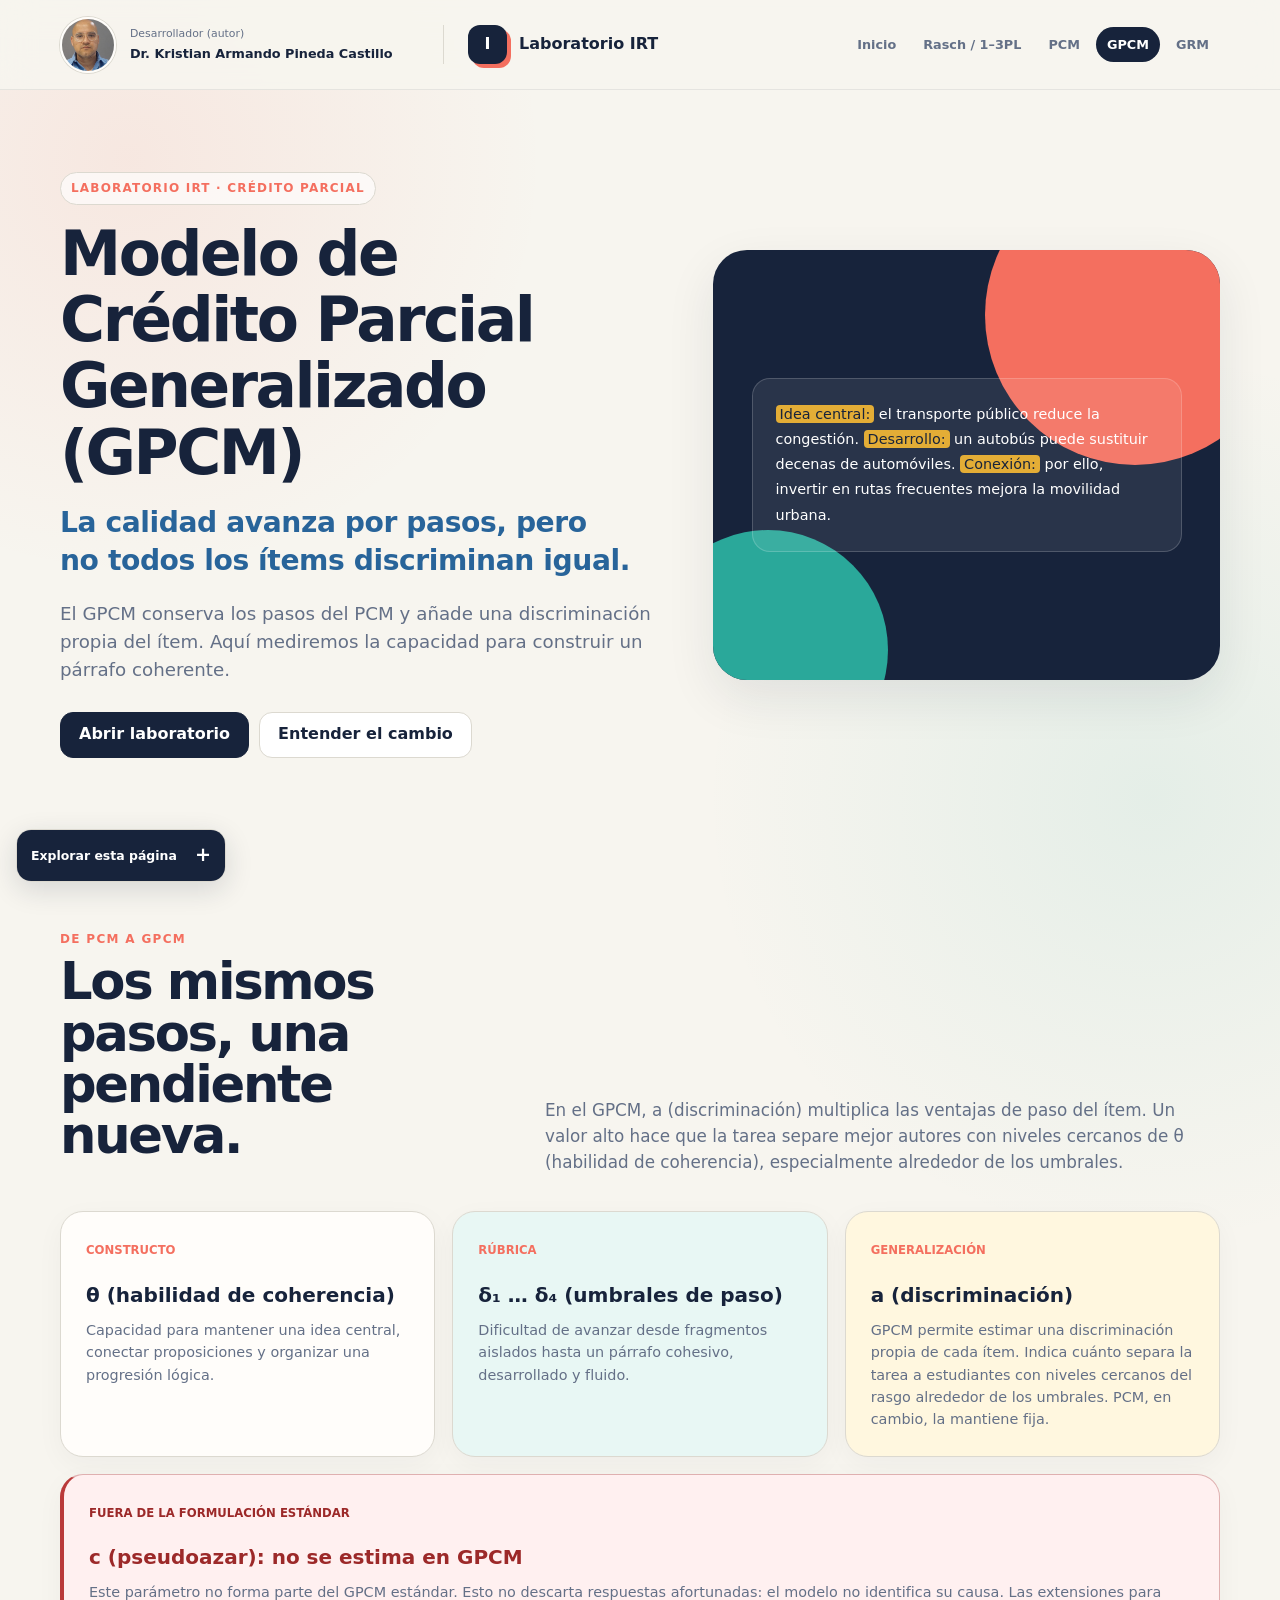
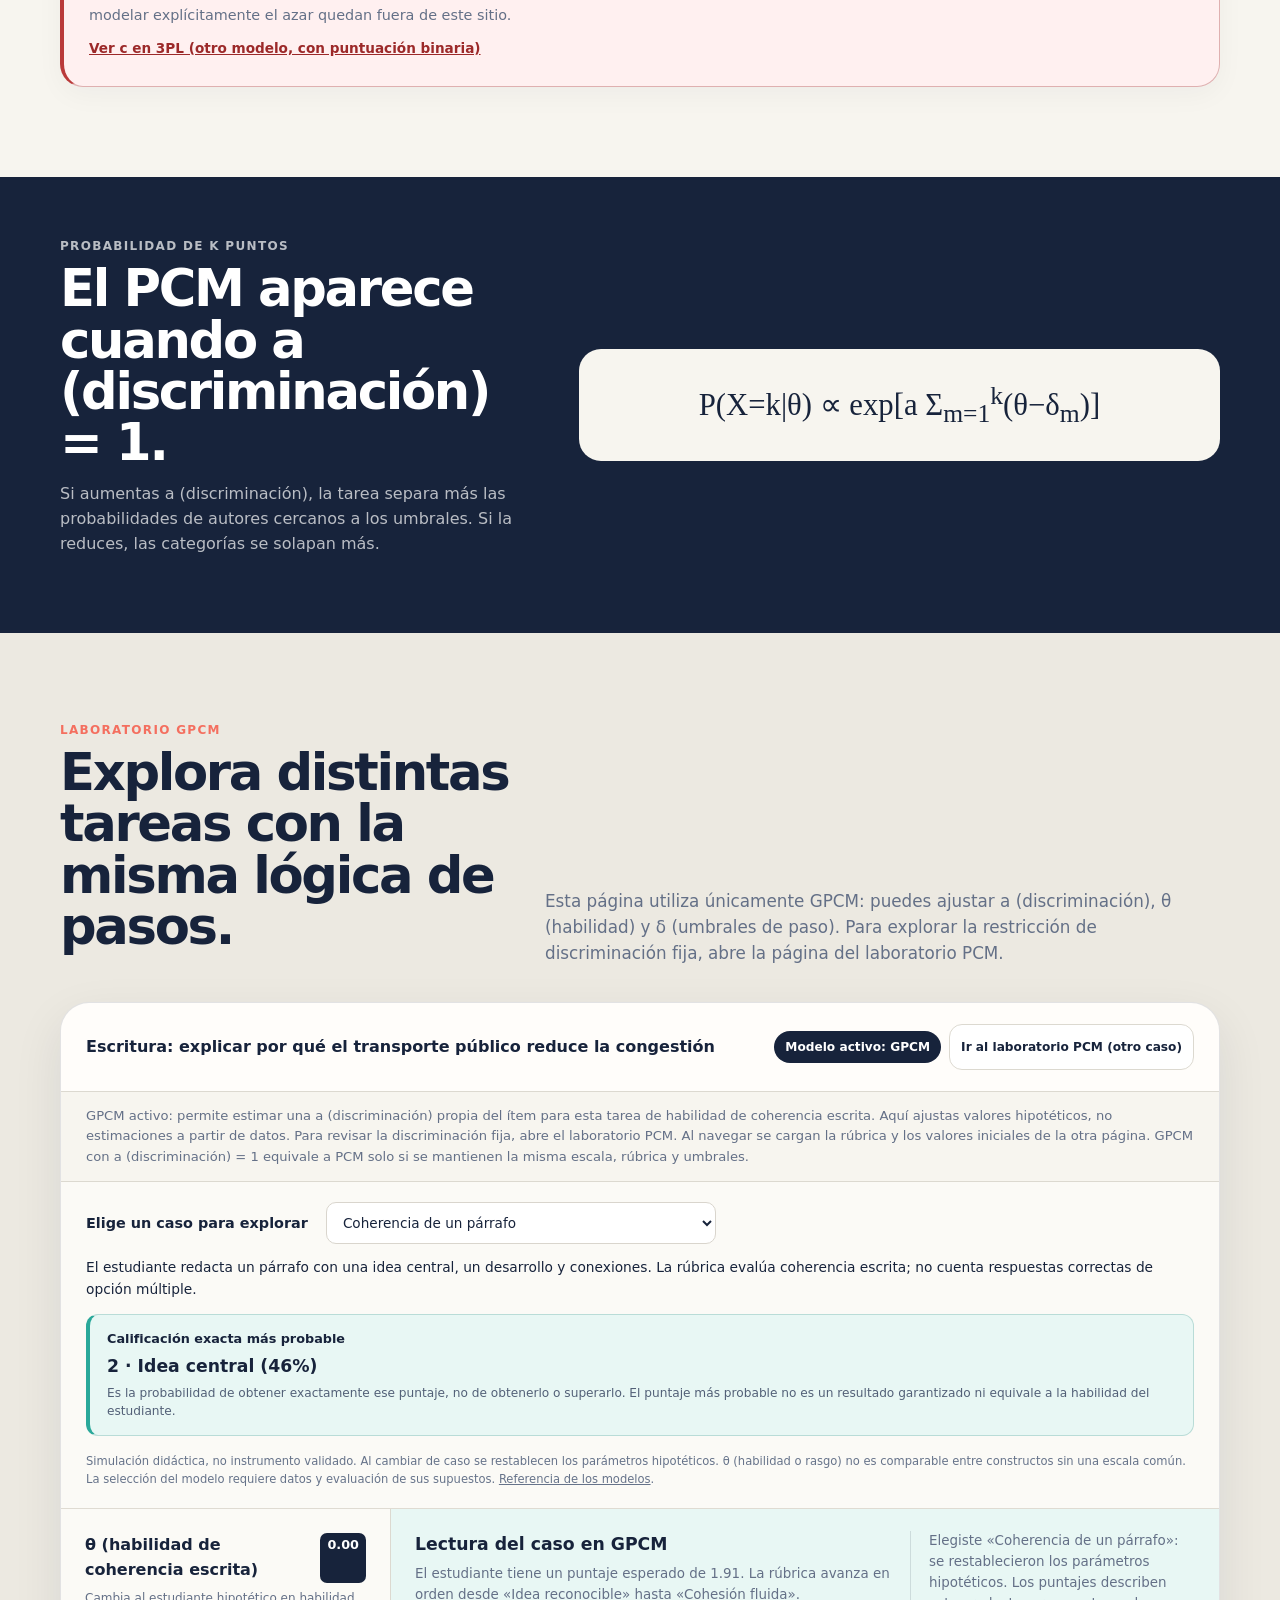
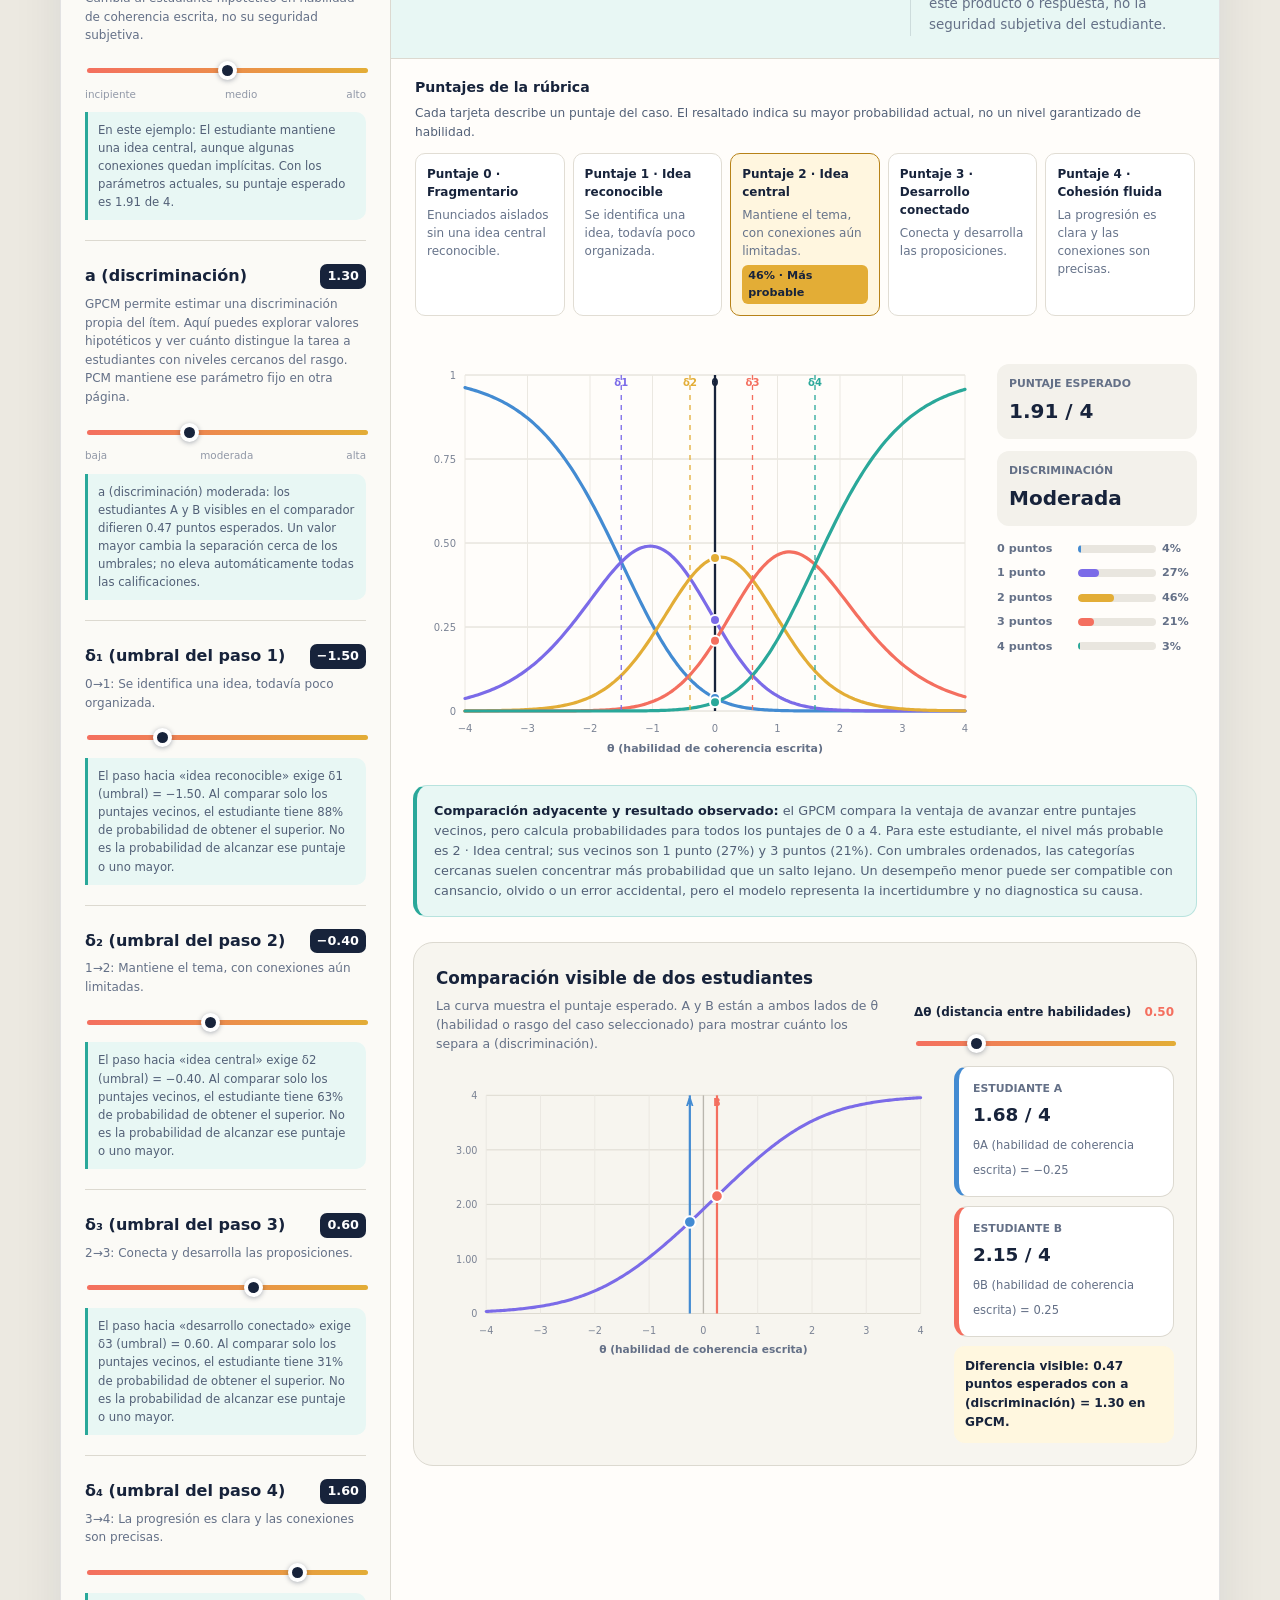
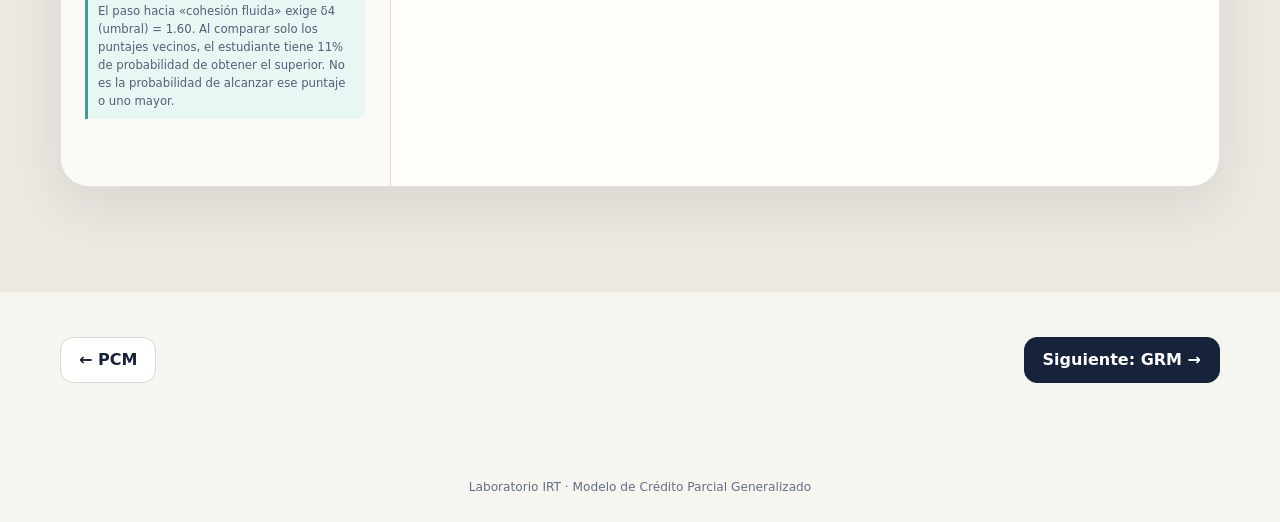
==== commit ab4a0cee: "Move parameter exclusions to fundamentals and add section explorers" ====
--- a/gpcm.html
+++ b/gpcm.html
@@ -5,14 +5,16 @@
   <meta name="viewport" content="width=device-width, initial-scale=1">
   <meta name="description" content="Laboratorio interactivo del Modelo de Crédito Parcial Generalizado (GPCM).">
   <title>GPCM · Laboratorio IRT</title>
-  <link rel="stylesheet" href="lab-common.css?v=responses-10">
+  <link rel="stylesheet" href="lab-common.css?v=explore-11">
   <link rel="stylesheet" href="author-header.css?v=2">
-  <link rel="stylesheet" href="lab-cases.css?v=responses-10">
+  <link rel="stylesheet" href="lab-cases.css?v=explore-11">
   <style>
     .paragraph-demo { position:relative; z-index:2; width:min(430px,88%); padding:23px; border:1px solid rgba(255,255,255,.18); border-radius:18px; background:rgba(255,255,255,.08); font-family:system-ui; font-size:.9rem; line-height:1.75; text-align:left; }
     .paragraph-demo mark { padding:1px 4px; border-radius:4px; color:var(--navy); background:var(--gold); }
   </style>
-  <link rel="stylesheet" href="hero-heading.css?v=responses-10">
+  <link rel="stylesheet" href="hero-heading.css?v=explore-11">
+  <link rel="stylesheet" href="page-explorer.css?v=explore-11">
+  <script src="page-explorer.js?v=explore-11" defer></script>
 </head>
 <body>
   <header class="site-header">
@@ -21,16 +23,24 @@
       <div class="site-author"><span class="author-role">Desarrollador (autor)</span><strong>Dr. Kristian Armando Pineda Castillo</strong></div>
     </div>
     <div class="header-links">
-    <a class="brand" href="index.html?v=responses-10"><span class="brand-mark">I</span><span>Laboratorio IRT</span></a>
+    <a class="brand" href="index.html?v=explore-11"><span class="brand-mark">I</span><span>Laboratorio IRT</span></a>
     <nav class="site-nav" aria-label="Modelos">
-      <a href="index.html?v=responses-10">Inicio</a><a href="rasch.html?v=responses-10">Rasch / 1–3PL</a>
-      <a href="pcm.html?v=responses-10">PCM</a><a class="active" href="gpcm.html?v=responses-10">GPCM</a><a href="grm.html?v=responses-10">GRM</a>
+      <a href="index.html?v=explore-11">Inicio</a><a href="rasch.html?v=explore-11">Rasch / 1–3PL</a>
+      <a href="pcm.html?v=explore-11">PCM</a><a class="active" href="gpcm.html?v=explore-11">GPCM</a><a href="grm.html?v=explore-11">GRM</a>
     </nav>
     </div>
   </header>
 
+  <nav class="page-explorer" aria-label="Secciones de esta página">
+    <p class="page-explorer-title" id="pageExplorerTitle">Explorar esta página</p>
+    <button class="page-explorer-toggle" id="pageExplorerToggle" type="button" aria-expanded="true" aria-controls="pageExplorerLinks" hidden>Explorar esta página <span id="pageExplorerIndicator" aria-hidden="true">−</span></button>
+    <ol id="pageExplorerLinks">
+      <li><a href="#inicio">Presentación</a></li><li><a href="#modelo">Parámetros y alcance</a></li><li><a href="#formula">Fórmula</a></li><li><a href="#laboratorio">Laboratorio</a></li><li><a href="#comparacion-personas">Comparar estudiantes</a></li>
+    </ol>
+  </nav>
+
   <main>
-    <section class="wrap hero">
+    <section class="wrap hero" id="inicio">
       <div>
         <p class="eyebrow">Laboratorio IRT · Crédito parcial</p>
         <h1 class="hero-title">Modelo de Crédito Parcial Generalizado (GPCM)</h1>
@@ -52,10 +62,11 @@
         <article class="card"><span class="card-tag">Constructo</span><h3>θ (habilidad de coherencia)</h3><p>Capacidad para mantener una idea central, conectar proposiciones y organizar una progresión lógica.</p></article>
         <article class="card"><span class="card-tag">Rúbrica</span><h3>δ₁ … δ₄ (umbrales de paso)</h3><p>Dificultad de avanzar desde fragmentos aislados hasta un párrafo cohesivo, desarrollado y fluido.</p></article>
         <article class="card"><span class="card-tag">Generalización</span><h3>a (discriminación)</h3><p>GPCM permite estimar una discriminación propia de cada ítem. Indica cuánto separa la tarea a estudiantes con niveles cercanos del rasgo alrededor de los umbrales. PCM, en cambio, la mantiene fija.</p></article>
+        <article class="card parameter-exclusion"><span class="card-tag">Fuera de la formulación estándar</span><h3>c (pseudoazar): no se estima en GPCM</h3><p>Este parámetro no forma parte del GPCM estándar. Esto no descarta respuestas afortunadas: el modelo no identifica su causa. Las extensiones para modelar explícitamente el azar quedan fuera de este sitio.</p><a href="rasch.html?v=explore-11&amp;case=choice&amp;model=3pl#laboratorio">Ver c en 3PL (otro modelo, con puntuación binaria)</a></article>
       </div>
     </section>
 
-    <section class="formula-strip">
+    <section class="formula-strip" id="formula">
       <div class="wrap formula-grid">
         <div><p class="kicker">Probabilidad de k puntos</p><h2>El PCM aparece cuando a (discriminación) = 1.</h2><p>Si aumentas a (discriminación), la tarea separa más las probabilidades de autores cercanos a los umbrales. Si la reduces, las categorías se solapan más.</p></div>
         <div class="formula-box">P(X=k|θ) ∝ exp[a Σ<sub>m=1</sub><sup>k</sup>(θ−δ<sub>m</sub>)]</div>
@@ -73,7 +84,7 @@
             <h3 id="taskTitle">Tarea: redactar un párrafo explicativo coherente</h3>
             <div class="model-navigation">
               <span class="model-badge">Modelo activo: GPCM</span>
-              <a id="otherCreditLab" class="button model-lab-link" href="pcm.html?v=responses-10#laboratorio" aria-describedby="creditModelNote">Ir al laboratorio PCM</a>
+              <a id="otherCreditLab" class="button model-lab-link" href="pcm.html?v=explore-11#laboratorio" aria-describedby="creditModelNote">Ir al laboratorio PCM</a>
             </div>
           </div>
           <p class="model-note" id="creditModelNote" aria-live="polite">GPCM activo: permite estimar una a (discriminación) propia de cada ítem. Aquí exploras valores hipotéticos, no estimaciones a partir de datos. Para revisar la discriminación fija, abre el laboratorio PCM. Al navegar se cargan la rúbrica y los valores iniciales de la otra página.</p>
@@ -85,7 +96,6 @@
               <p class="response-summary-value" id="responseSummaryValue"></p>
               <p class="response-summary-note" id="responseSummaryNote"></p>
             </section>
-            <div class="case-method" aria-live="polite"><h4>c (pseudoazar): alcance del modelo</h4><p id="caseMethod"></p><div class="case-links"><a id="caseLink"></a><a id="caseRelated" hidden></a></div></div>
             <p class="case-caution" id="caseCaution">Simulación didáctica, no instrumento validado. Al cambiar de caso se restablecen los parámetros hipotéticos. θ (habilidad o rasgo) no es comparable entre constructos sin una escala común. La selección del modelo requiere datos y evaluación de sus supuestos. <a href="https://philchalmers.github.io/mirt/reference/mirt.html">Referencia de los modelos</a>.</p>
           </section>
           <div class="lab-grid">
@@ -148,7 +158,7 @@
                 </aside>
               </div>
               <p class="probability-note" id="probabilityNote" aria-live="polite"></p>
-              <section class="comparison-lab">
+              <section class="comparison-lab" id="comparacion-personas">
                 <div class="comparison-head">
                   <div>
                     <h3>Comparación visible de dos estudiantes</h3>
@@ -174,12 +184,12 @@
       </div>
     </section>
 
-    <div class="wrap back-next"><a class="button" href="pcm.html?v=responses-10">← PCM</a><a class="button primary" href="grm.html?v=responses-10">Siguiente: GRM →</a></div>
+    <div class="wrap back-next"><a class="button" href="pcm.html?v=explore-11">← PCM</a><a class="button primary" href="grm.html?v=explore-11">Siguiente: GRM →</a></div>
   </main>
   <footer>Laboratorio IRT · Modelo de Crédito Parcial Generalizado</footer>
 
   <script src="lab-utils.js"></script>
-  <script src="lab-cases.js?v=responses-10"></script>
+  <script src="lab-cases.js?v=explore-11"></script>
   <script>
     (() => {
       const $ = id => document.getElementById(id);
--- a/lab-cases.css
+++ b/lab-cases.css
@@ -24,6 +24,12 @@
 .case-links a { color: #17233b; text-decoration: underline; font-weight: 800; }
 .case-links a[hidden] { display: none; }
 .case-caution { margin: 12px 0 0; color: #66738a; font-size: .72rem; line-height: 1.6; }
+.cards .parameter-exclusion, .concept-grid .parameter-exclusion { grid-column: 1 / -1; min-height: 0; }
+.cards .parameter-exclusion, .cards .parameter-restriction, .concept-grid .parameter-exclusion { border-color: #dfb0b0; border-left: 4px solid #ba3a3a; background: #fff0f0; }
+.parameter-exclusion .card-tag, .parameter-restriction .card-tag { color: #9c2929; font-size: .73rem; font-weight: 900; text-transform: uppercase; }
+.parameter-exclusion h3, .parameter-restriction h3 { color: #9c2929; }
+.parameter-exclusion a, .parameter-restriction a { color: #9c2929; font-size: .85rem; font-weight: 800; text-decoration: underline; }
+.parameter-exclusion > a { display: inline-block; margin-top: 12px; }
 .model-tab:disabled { opacity: .45; cursor: not-allowed; }
 @media (max-width: 720px) {
   .case-panel { padding: 17px; }
--- a/page-explorer.css
+++ b/page-explorer.css
@@ -0,0 +1,68 @@
+html { scroll-padding-top: var(--page-header-offset, 160px); }
+.page-explorer {
+  position: fixed;
+  z-index: 19;
+  left: 16px;
+  bottom: 18px;
+  width: 210px;
+  max-width: calc(100vw - 32px);
+  overflow: hidden;
+  border: 1px solid #dcd9d0;
+  border-radius: 15px;
+  color: #17233b;
+  background: #fffdfa;
+  box-shadow: 0 8px 28px rgba(23,35,59,.14);
+  font-size: .78rem;
+  line-height: 1.4;
+}
+.page-explorer-title { margin: 0; padding: 14px; font-weight: 800; }
+.page-explorer-toggle {
+  display: flex;
+  align-items: center;
+  justify-content: space-between;
+  gap: 10px;
+  width: 100%;
+  min-height: 46px;
+  padding: 12px 14px;
+  border: 0;
+  color: white;
+  background: #17233b;
+  font: inherit;
+  font-weight: 800;
+  cursor: pointer;
+}
+.page-explorer-toggle span { font-size: 1.2rem; }
+.page-explorer ol {
+  max-height: max(44px, min(60vh, calc(100dvh - var(--page-header-offset, 160px) - 90px)));
+  overflow-y: auto;
+  margin: 0;
+  padding: 8px;
+  list-style: none;
+  overscroll-behavior: contain;
+}
+.page-explorer a {
+  display: block;
+  padding: 10px;
+  border-radius: 8px;
+  color: #526077;
+  text-decoration: none;
+  font-weight: 650;
+}
+.page-explorer a:hover { background: #e8f7f4; }
+.page-explorer a[aria-current="location"] { color: #17233b; background: #fff1cb; font-weight: 850; }
+.page-explorer a:focus-visible, .page-explorer-toggle:focus-visible { outline: 3px solid #438bd2; outline-offset: -3px; }
+.page-explorer [hidden] { display: none !important; }
+@media (min-width: 1600px) {
+  .page-explorer {
+    top: var(--page-header-offset, 160px);
+    bottom: auto;
+    left: max(12px, calc((100vw - 1180px) / 2 - 196px));
+    width: 180px;
+  }
+}
+@media (prefers-reduced-motion: reduce) {
+  html { scroll-behavior: auto; }
+}
+@media print {
+  .page-explorer { display: none; }
+}
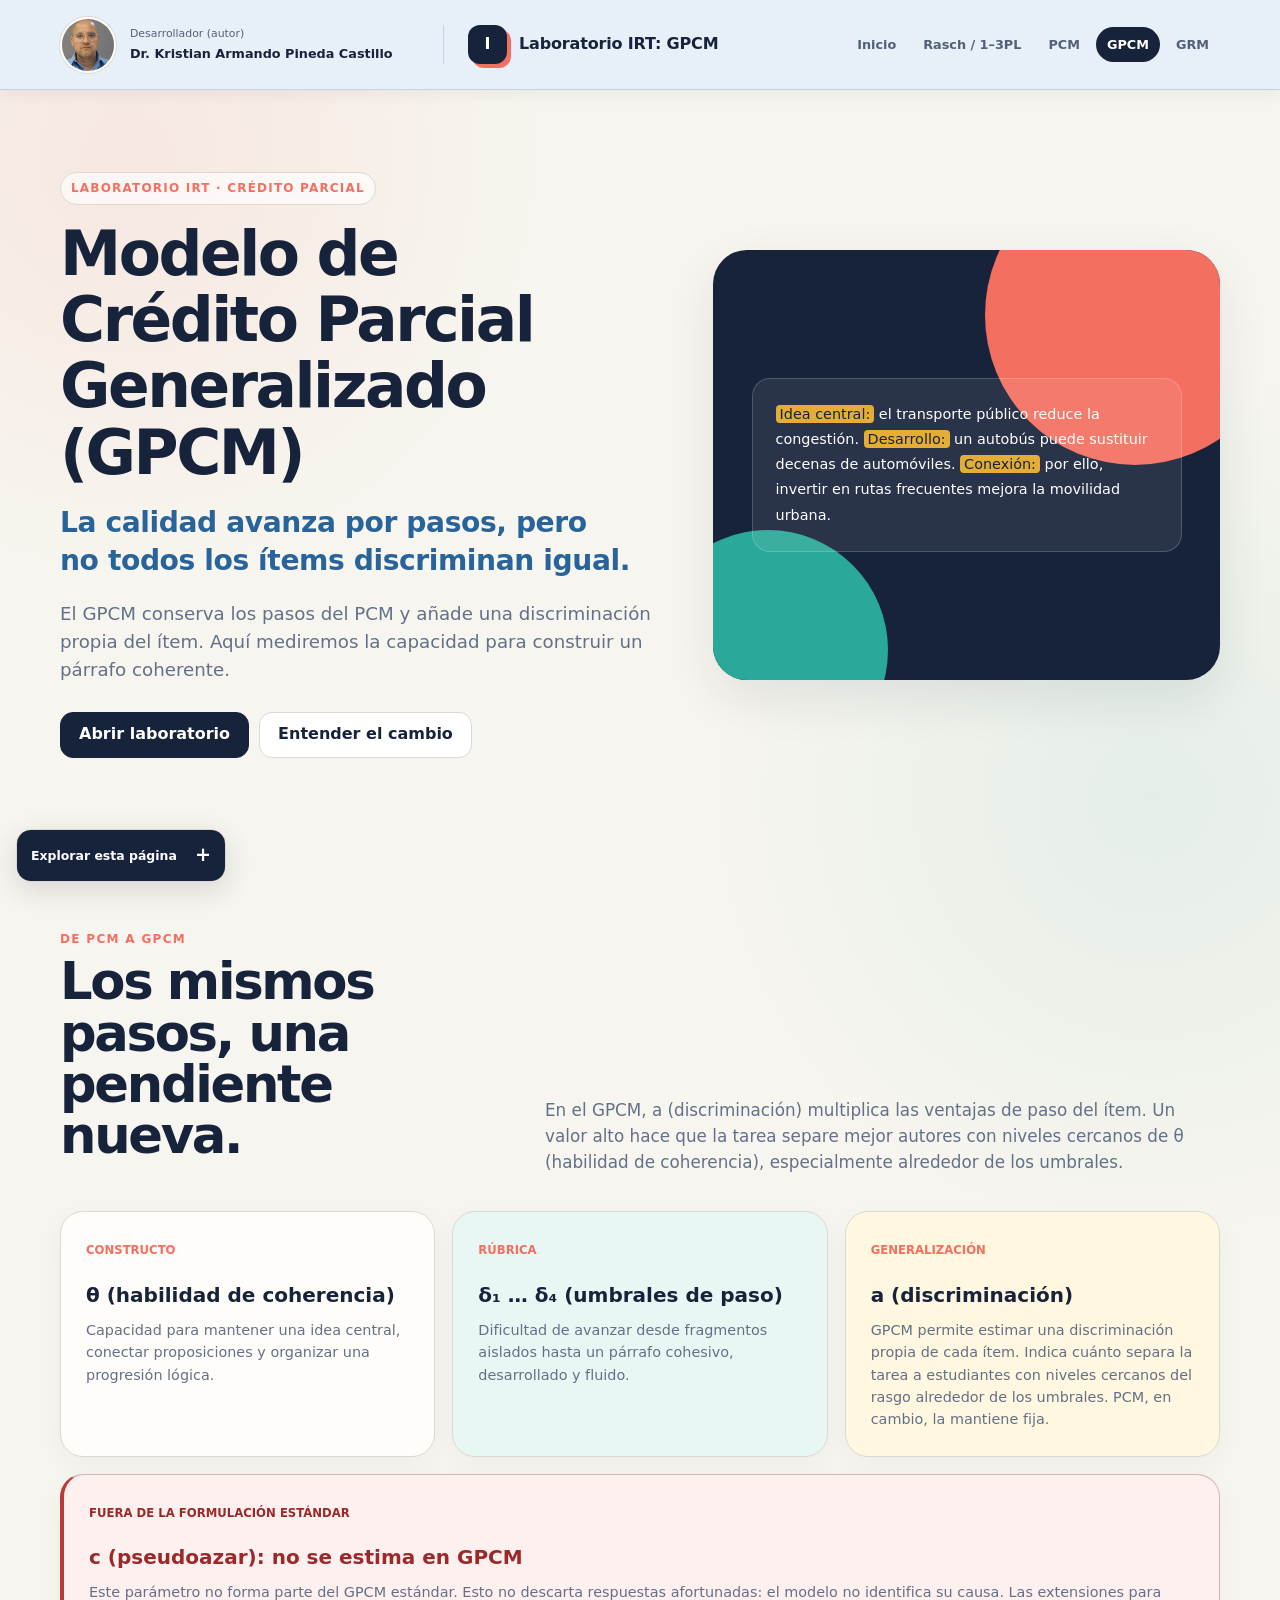
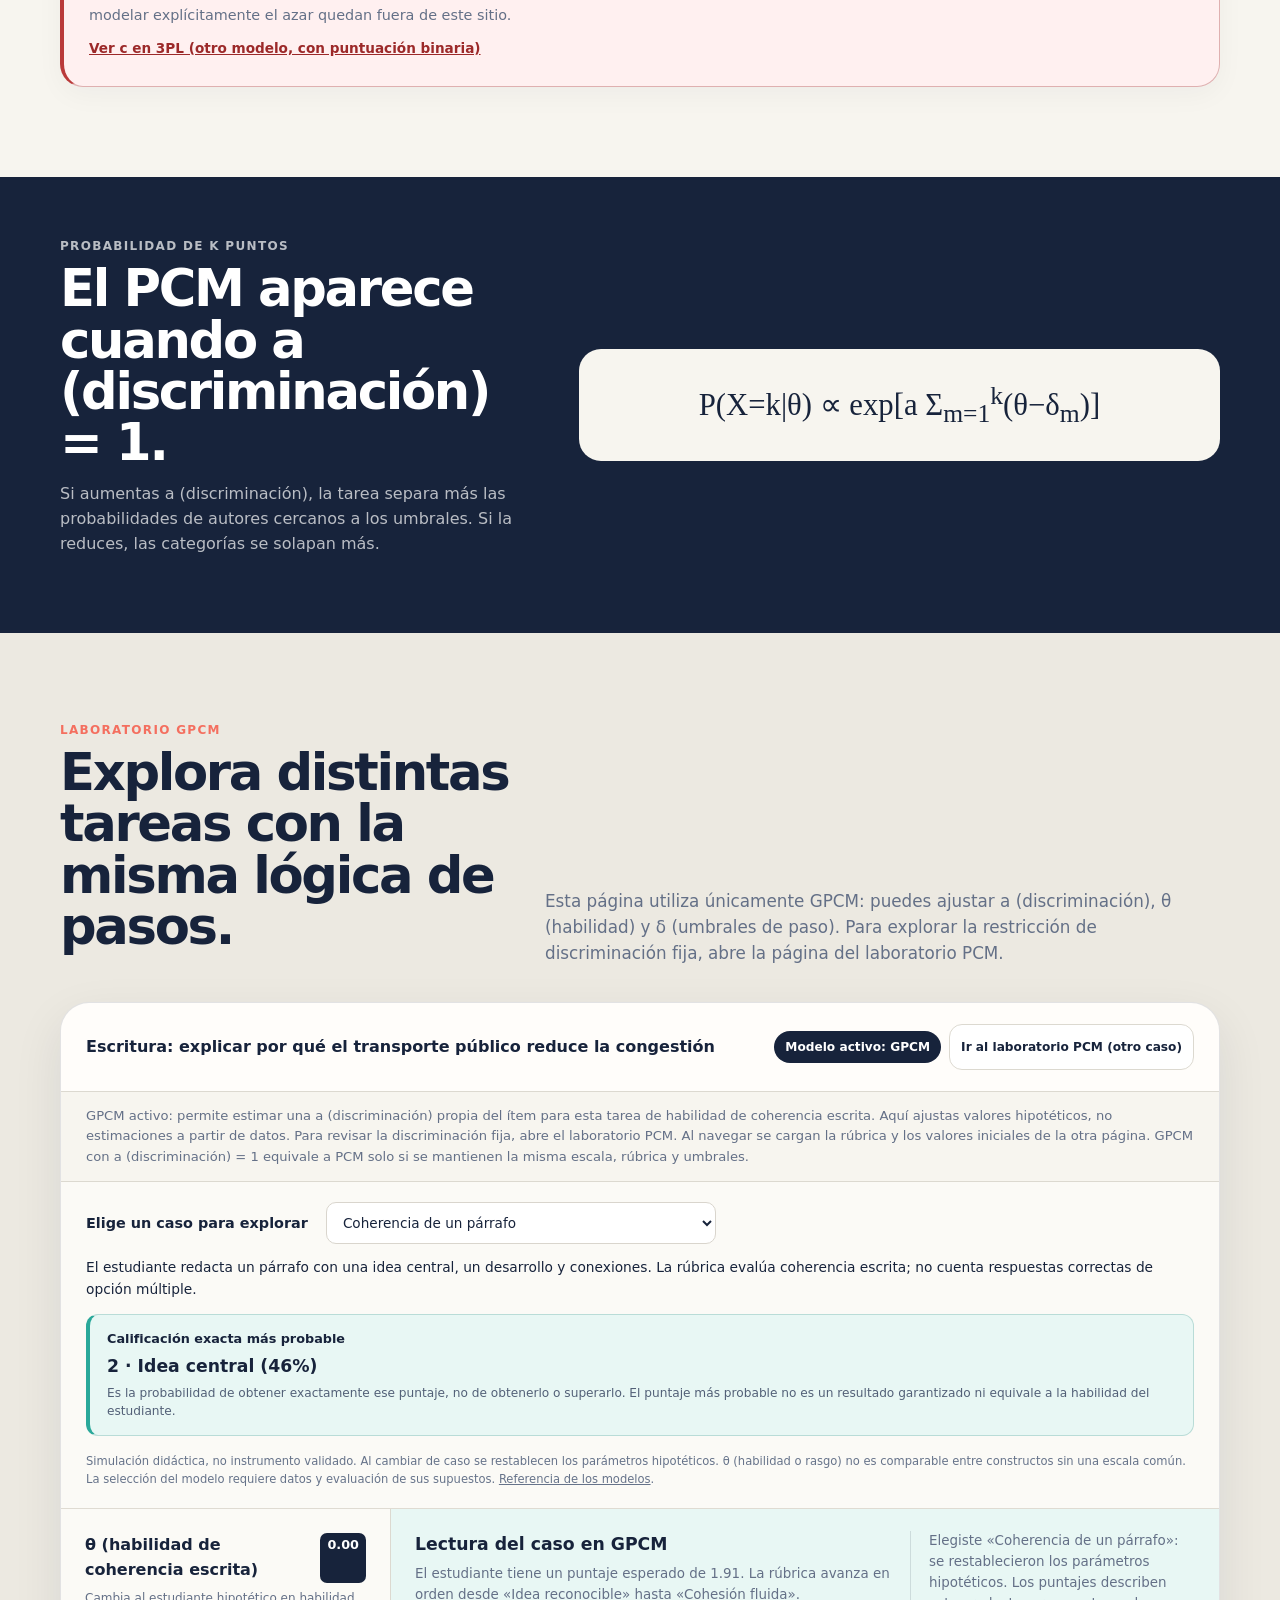
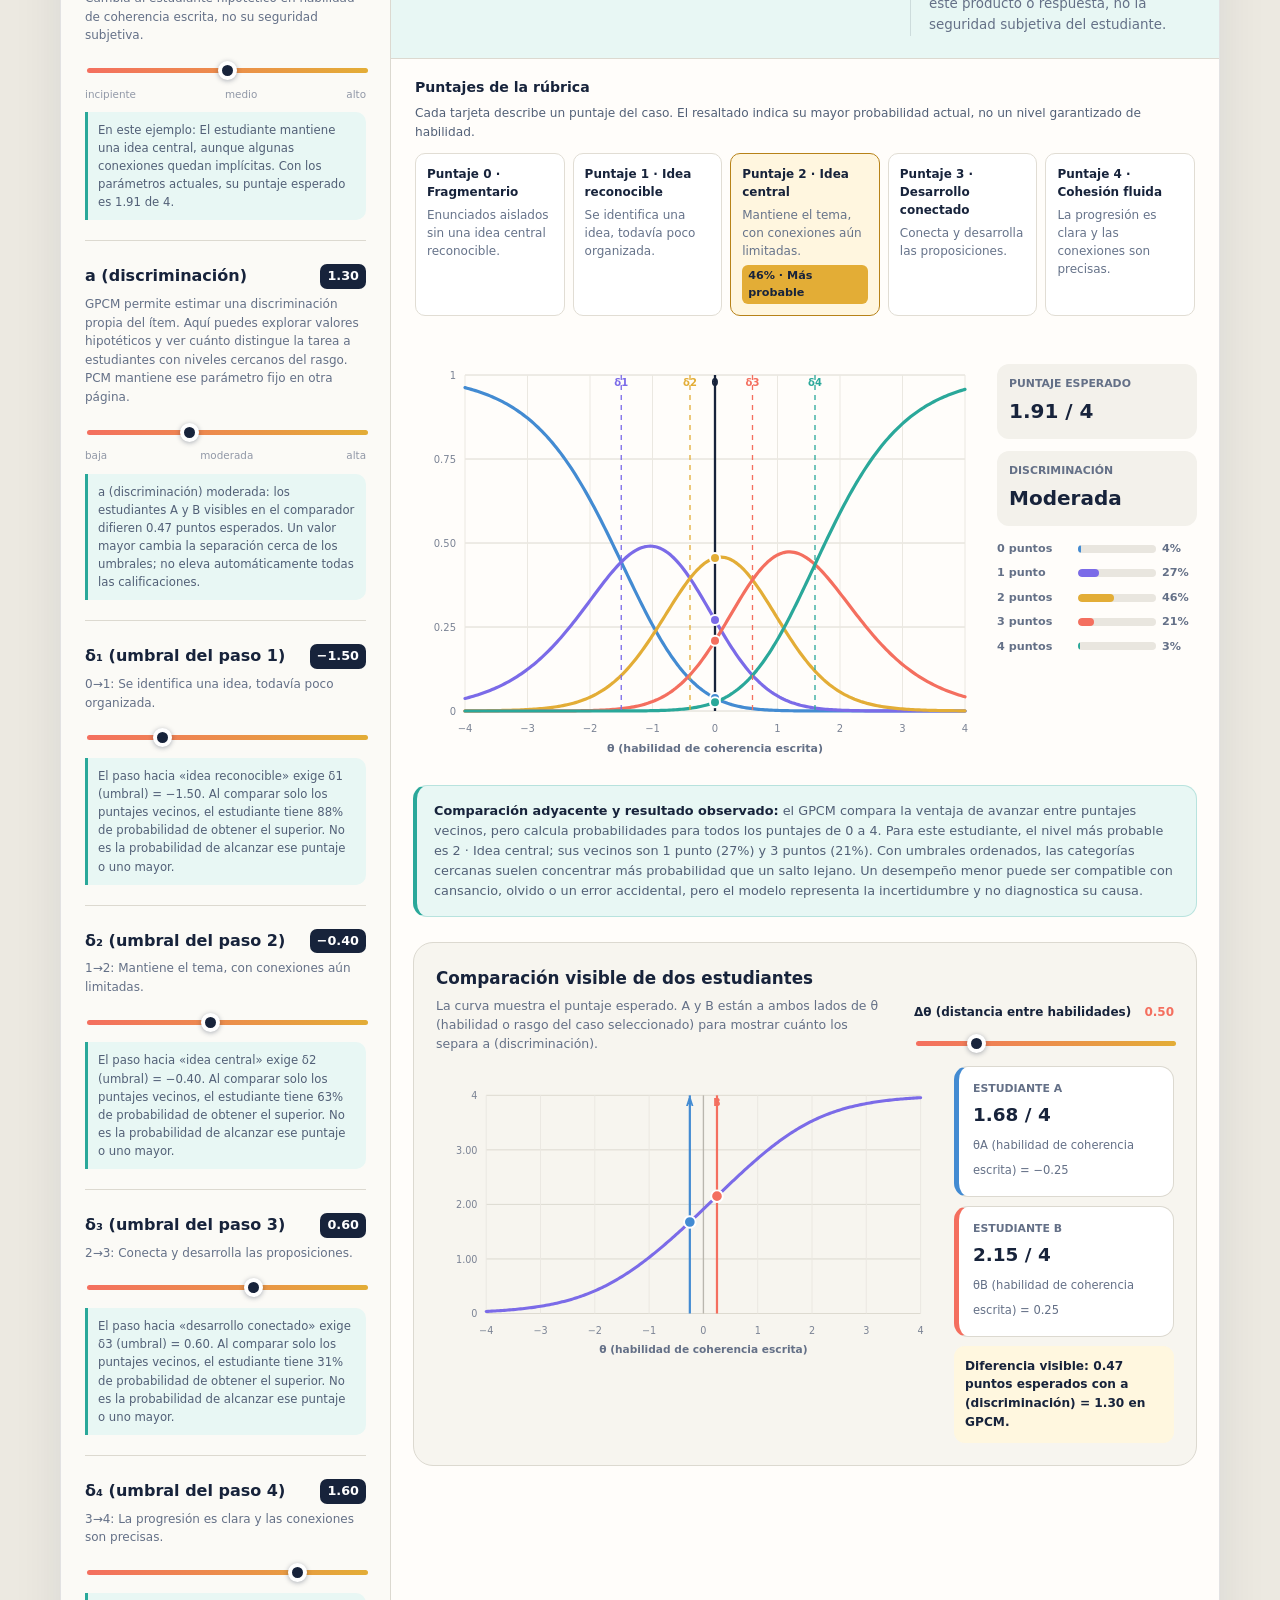
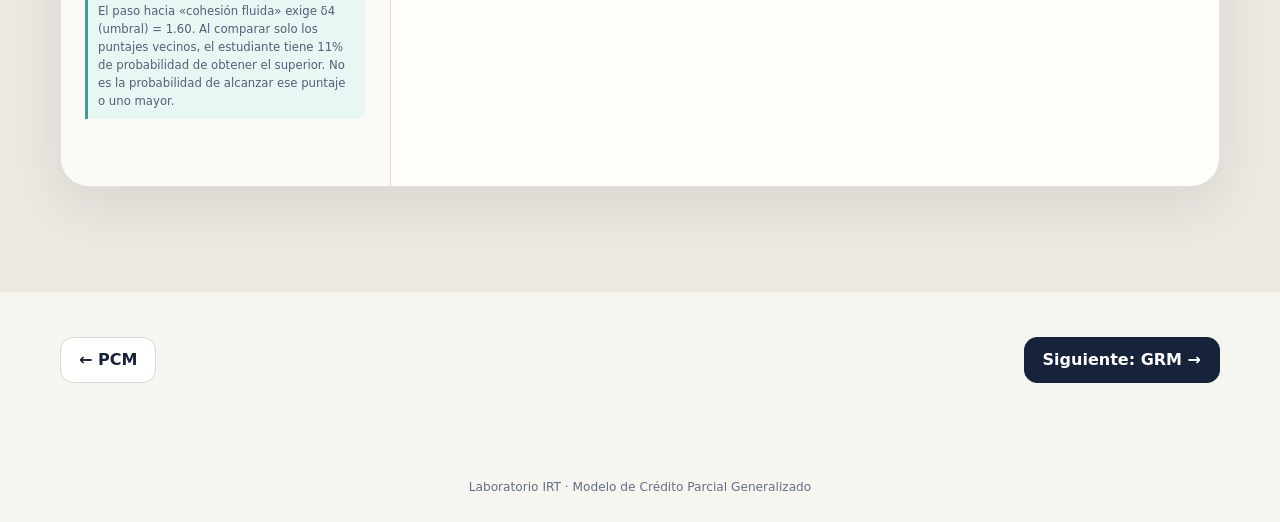
==== commit caff414d: "Unify model headers and support moving the section explorer" ====
--- a/gpcm.html
+++ b/gpcm.html
@@ -5,16 +5,16 @@
   <meta name="viewport" content="width=device-width, initial-scale=1">
   <meta name="description" content="Laboratorio interactivo del Modelo de Crédito Parcial Generalizado (GPCM).">
   <title>GPCM · Laboratorio IRT</title>
-  <link rel="stylesheet" href="lab-common.css?v=explore-11">
-  <link rel="stylesheet" href="author-header.css?v=2">
-  <link rel="stylesheet" href="lab-cases.css?v=explore-11">
+  <link rel="stylesheet" href="lab-common.css?v=header-move-12">
+  <link rel="stylesheet" href="author-header.css?v=header-move-12">
+  <link rel="stylesheet" href="lab-cases.css?v=header-move-12">
   <style>
     .paragraph-demo { position:relative; z-index:2; width:min(430px,88%); padding:23px; border:1px solid rgba(255,255,255,.18); border-radius:18px; background:rgba(255,255,255,.08); font-family:system-ui; font-size:.9rem; line-height:1.75; text-align:left; }
     .paragraph-demo mark { padding:1px 4px; border-radius:4px; color:var(--navy); background:var(--gold); }
   </style>
-  <link rel="stylesheet" href="hero-heading.css?v=explore-11">
-  <link rel="stylesheet" href="page-explorer.css?v=explore-11">
-  <script src="page-explorer.js?v=explore-11" defer></script>
+  <link rel="stylesheet" href="hero-heading.css?v=header-move-12">
+  <link rel="stylesheet" href="page-explorer.css?v=header-move-12">
+  <script src="page-explorer.js?v=header-move-12" defer></script>
 </head>
 <body>
   <header class="site-header">
@@ -23,20 +23,25 @@
       <div class="site-author"><span class="author-role">Desarrollador (autor)</span><strong>Dr. Kristian Armando Pineda Castillo</strong></div>
     </div>
     <div class="header-links">
-    <a class="brand" href="index.html?v=explore-11"><span class="brand-mark">I</span><span>Laboratorio IRT</span></a>
+    <a class="brand" href="index.html?v=header-move-12" aria-label="Ir a la portada de Laboratorio IRT"><span class="brand-mark">I</span><span>Laboratorio IRT: GPCM</span></a>
     <nav class="site-nav" aria-label="Modelos">
-      <a href="index.html?v=explore-11">Inicio</a><a href="rasch.html?v=explore-11">Rasch / 1–3PL</a>
-      <a href="pcm.html?v=explore-11">PCM</a><a class="active" href="gpcm.html?v=explore-11">GPCM</a><a href="grm.html?v=explore-11">GRM</a>
+      <a href="index.html?v=header-move-12">Inicio</a><a href="rasch.html?v=header-move-12">Rasch / 1–3PL</a>
+      <a href="pcm.html?v=header-move-12">PCM</a><a class="active" aria-current="page" href="gpcm.html?v=header-move-12">GPCM</a><a href="grm.html?v=header-move-12">GRM</a>
     </nav>
     </div>
   </header>
 
-  <nav class="page-explorer" aria-label="Secciones de esta página">
+  <nav class="page-explorer" id="pageExplorer" aria-label="Secciones de esta página">
     <p class="page-explorer-title" id="pageExplorerTitle">Explorar esta página</p>
     <button class="page-explorer-toggle" id="pageExplorerToggle" type="button" aria-expanded="true" aria-controls="pageExplorerLinks" hidden>Explorar esta página <span id="pageExplorerIndicator" aria-hidden="true">−</span></button>
     <ol id="pageExplorerLinks">
       <li><a href="#inicio">Presentación</a></li><li><a href="#modelo">Parámetros y alcance</a></li><li><a href="#formula">Fórmula</a></li><li><a href="#laboratorio">Laboratorio</a></li><li><a href="#comparacion-personas">Comparar estudiantes</a></li>
     </ol>
+    <div class="page-explorer-tools" id="pageExplorerTools" hidden>
+      <button type="button" id="pageExplorerMove" aria-describedby="pageExplorerMoveHelp">Mover</button><button type="button" id="pageExplorerReset">Restablecer</button>
+      <span class="page-explorer-help" id="pageExplorerMoveHelp">Arrastra Mover o usa las flechas del teclado.</span>
+      <span class="page-explorer-status" id="pageExplorerStatus" role="status"></span>
+    </div>
   </nav>
 
   <main>
@@ -62,7 +67,7 @@
         <article class="card"><span class="card-tag">Constructo</span><h3>θ (habilidad de coherencia)</h3><p>Capacidad para mantener una idea central, conectar proposiciones y organizar una progresión lógica.</p></article>
         <article class="card"><span class="card-tag">Rúbrica</span><h3>δ₁ … δ₄ (umbrales de paso)</h3><p>Dificultad de avanzar desde fragmentos aislados hasta un párrafo cohesivo, desarrollado y fluido.</p></article>
         <article class="card"><span class="card-tag">Generalización</span><h3>a (discriminación)</h3><p>GPCM permite estimar una discriminación propia de cada ítem. Indica cuánto separa la tarea a estudiantes con niveles cercanos del rasgo alrededor de los umbrales. PCM, en cambio, la mantiene fija.</p></article>
-        <article class="card parameter-exclusion"><span class="card-tag">Fuera de la formulación estándar</span><h3>c (pseudoazar): no se estima en GPCM</h3><p>Este parámetro no forma parte del GPCM estándar. Esto no descarta respuestas afortunadas: el modelo no identifica su causa. Las extensiones para modelar explícitamente el azar quedan fuera de este sitio.</p><a href="rasch.html?v=explore-11&amp;case=choice&amp;model=3pl#laboratorio">Ver c en 3PL (otro modelo, con puntuación binaria)</a></article>
+        <article class="card parameter-exclusion"><span class="card-tag">Fuera de la formulación estándar</span><h3>c (pseudoazar): no se estima en GPCM</h3><p>Este parámetro no forma parte del GPCM estándar. Esto no descarta respuestas afortunadas: el modelo no identifica su causa. Las extensiones para modelar explícitamente el azar quedan fuera de este sitio.</p><a href="rasch.html?v=header-move-12&amp;case=choice&amp;model=3pl#laboratorio">Ver c en 3PL (otro modelo, con puntuación binaria)</a></article>
       </div>
     </section>
 
@@ -84,7 +89,7 @@
             <h3 id="taskTitle">Tarea: redactar un párrafo explicativo coherente</h3>
             <div class="model-navigation">
               <span class="model-badge">Modelo activo: GPCM</span>
-              <a id="otherCreditLab" class="button model-lab-link" href="pcm.html?v=explore-11#laboratorio" aria-describedby="creditModelNote">Ir al laboratorio PCM</a>
+              <a id="otherCreditLab" class="button model-lab-link" href="pcm.html?v=header-move-12#laboratorio" aria-describedby="creditModelNote">Ir al laboratorio PCM</a>
             </div>
           </div>
           <p class="model-note" id="creditModelNote" aria-live="polite">GPCM activo: permite estimar una a (discriminación) propia de cada ítem. Aquí exploras valores hipotéticos, no estimaciones a partir de datos. Para revisar la discriminación fija, abre el laboratorio PCM. Al navegar se cargan la rúbrica y los valores iniciales de la otra página.</p>
@@ -184,12 +189,12 @@
       </div>
     </section>
 
-    <div class="wrap back-next"><a class="button" href="pcm.html?v=explore-11">← PCM</a><a class="button primary" href="grm.html?v=explore-11">Siguiente: GRM →</a></div>
+    <div class="wrap back-next"><a class="button" href="pcm.html?v=header-move-12">← PCM</a><a class="button primary" href="grm.html?v=header-move-12">Siguiente: GRM →</a></div>
   </main>
   <footer>Laboratorio IRT · Modelo de Crédito Parcial Generalizado</footer>
 
   <script src="lab-utils.js"></script>
-  <script src="lab-cases.js?v=explore-11"></script>
+  <script src="lab-cases.js?v=header-move-12"></script>
   <script>
     (() => {
       const $ = id => document.getElementById(id);
--- a/author-header.css
+++ b/author-header.css
@@ -6,6 +6,9 @@
   min-height: 90px;
   padding-top: 14px;
   padding-bottom: 14px;
+  border-bottom: 1px solid #c2d3e6;
+  background: #e7eff8;
+  box-shadow: 0 4px 16px rgba(23,35,59,.06);
 }
 .author-profile {
   display: flex;
@@ -40,7 +43,7 @@
   line-height: 1.4;
   letter-spacing: normal;
 }
-.author-role { color: var(--muted); font-size: .68rem; font-weight: 500; }
+.author-role { color: #526077; font-size: .68rem; font-weight: 500; }
 .site-author strong { color: var(--ink); font-weight: 750; }
 .header-links {
   display: flex;
@@ -50,10 +53,15 @@
   flex: 1 1 0;
   min-width: 0;
   padding-left: 24px;
-  border-left: 1px solid var(--line);
+  border-left: 1px solid #c2d3e6;
 }
-.header-links .brand { flex-shrink: 0; white-space: nowrap; }
-.header-links nav { flex-wrap: nowrap; flex-shrink: 0; white-space: nowrap; }
+.header-links .brand { flex-shrink: 0; gap: 12px; font-size: 1rem; font-weight: 900; letter-spacing: -.01em; white-space: nowrap; }
+.header-links .brand-mark { width: 39px; height: 39px; }
+.header-links .site-nav { display: flex; align-items: center; flex-wrap: nowrap; flex-shrink: 0; gap: 5px; white-space: nowrap; }
+.header-links .site-nav a { padding: 8px 11px; border-radius: 999px; color: #526077; font-size: .8rem; font-weight: 800; text-decoration: none; }
+.header-links .site-nav a:hover { color: #17233b; background: #d4e2f2; }
+.header-links .site-nav a.active, .header-links .site-nav a[aria-current="page"] { color: white; background: #17233b; }
+.header-links a:focus-visible { outline: 3px solid #28649a; outline-offset: 3px; }
 
 @media (max-width: 1120px) {
   .header-links {
--- a/page-explorer.css
+++ b/page-explorer.css
@@ -6,7 +6,10 @@
   bottom: 18px;
   width: 210px;
   max-width: calc(100vw - 32px);
-  overflow: hidden;
+  max-height: max(46px, calc(100dvh - var(--page-header-offset, 160px) - 24px));
+  overflow-x: hidden;
+  overflow-y: auto;
+  overscroll-behavior: contain;
   border: 1px solid #dcd9d0;
   border-radius: 15px;
   color: #17233b;
@@ -33,7 +36,7 @@
 }
 .page-explorer-toggle span { font-size: 1.2rem; }
 .page-explorer ol {
-  max-height: max(44px, min(60vh, calc(100dvh - var(--page-header-offset, 160px) - 90px)));
+  max-height: max(44px, min(60vh, calc(100dvh - var(--page-header-offset, 160px) - 170px)));
   overflow-y: auto;
   margin: 0;
   padding: 8px;
@@ -51,6 +54,13 @@
 .page-explorer a:hover { background: #e8f7f4; }
 .page-explorer a[aria-current="location"] { color: #17233b; background: #fff1cb; font-weight: 850; }
 .page-explorer a:focus-visible, .page-explorer-toggle:focus-visible { outline: 3px solid #438bd2; outline-offset: -3px; }
+.page-explorer-tools { display: grid; grid-template-columns: 1fr 1.4fr; gap: 7px; padding: 10px; border-top: 1px solid #dcd9d0; background: #e7eff8; }
+.page-explorer-tools button { min-height: 34px; padding: 5px; border: 1px solid #bacde2; border-radius: 7px; color: #17233b; background: white; font: inherit; font-size: .72rem; font-weight: 750; cursor: pointer; }
+.page-explorer-tools button:focus-visible { outline: 3px solid #28649a; outline-offset: 1px; }
+.page-explorer-tools #pageExplorerMove { touch-action: none; user-select: none; cursor: grab; }
+.page-explorer.is-dragging, .page-explorer.is-dragging #pageExplorerMove { cursor: grabbing; user-select: none; }
+.page-explorer-help { grid-column: 1 / -1; color: #526077; font-size: .68rem; }
+.page-explorer-status { position: absolute; width: 1px; height: 1px; overflow: hidden; clip-path: inset(50%); white-space: nowrap; }
 .page-explorer [hidden] { display: none !important; }
 @media (min-width: 1600px) {
   .page-explorer {
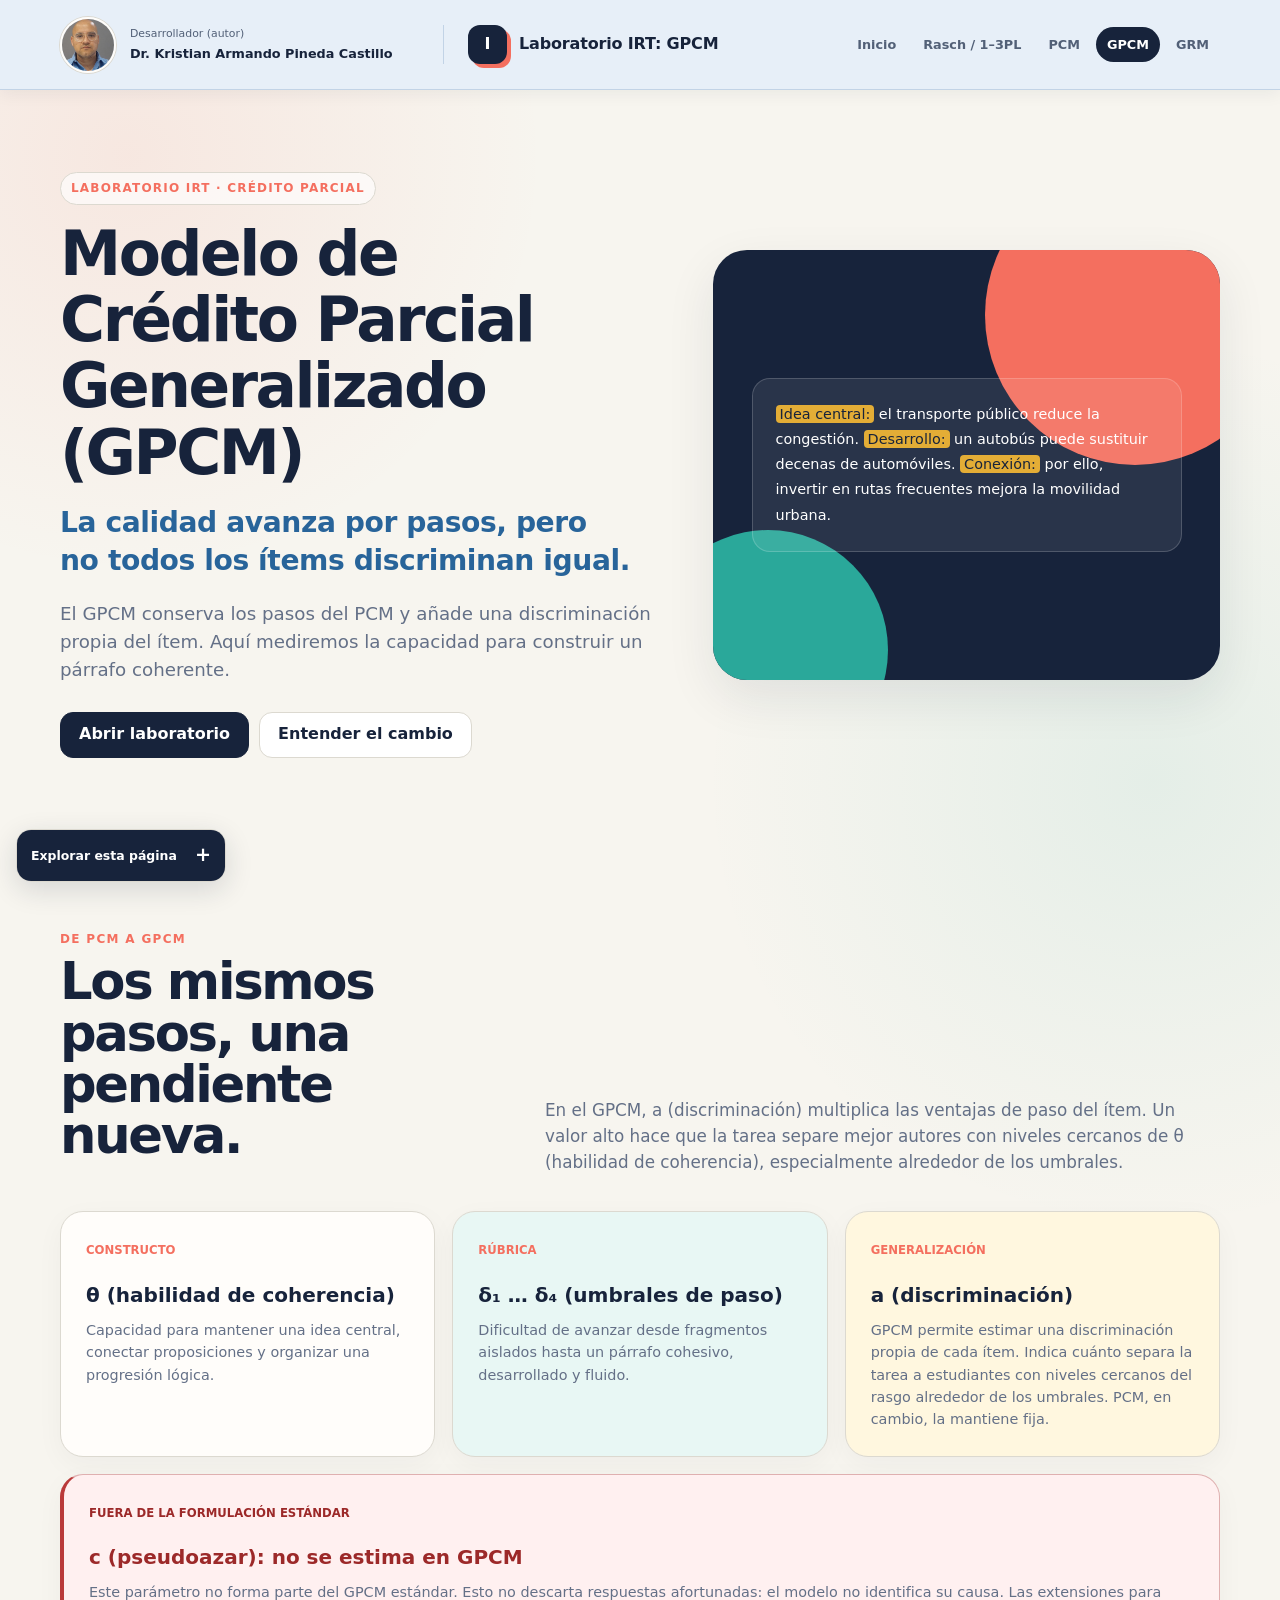
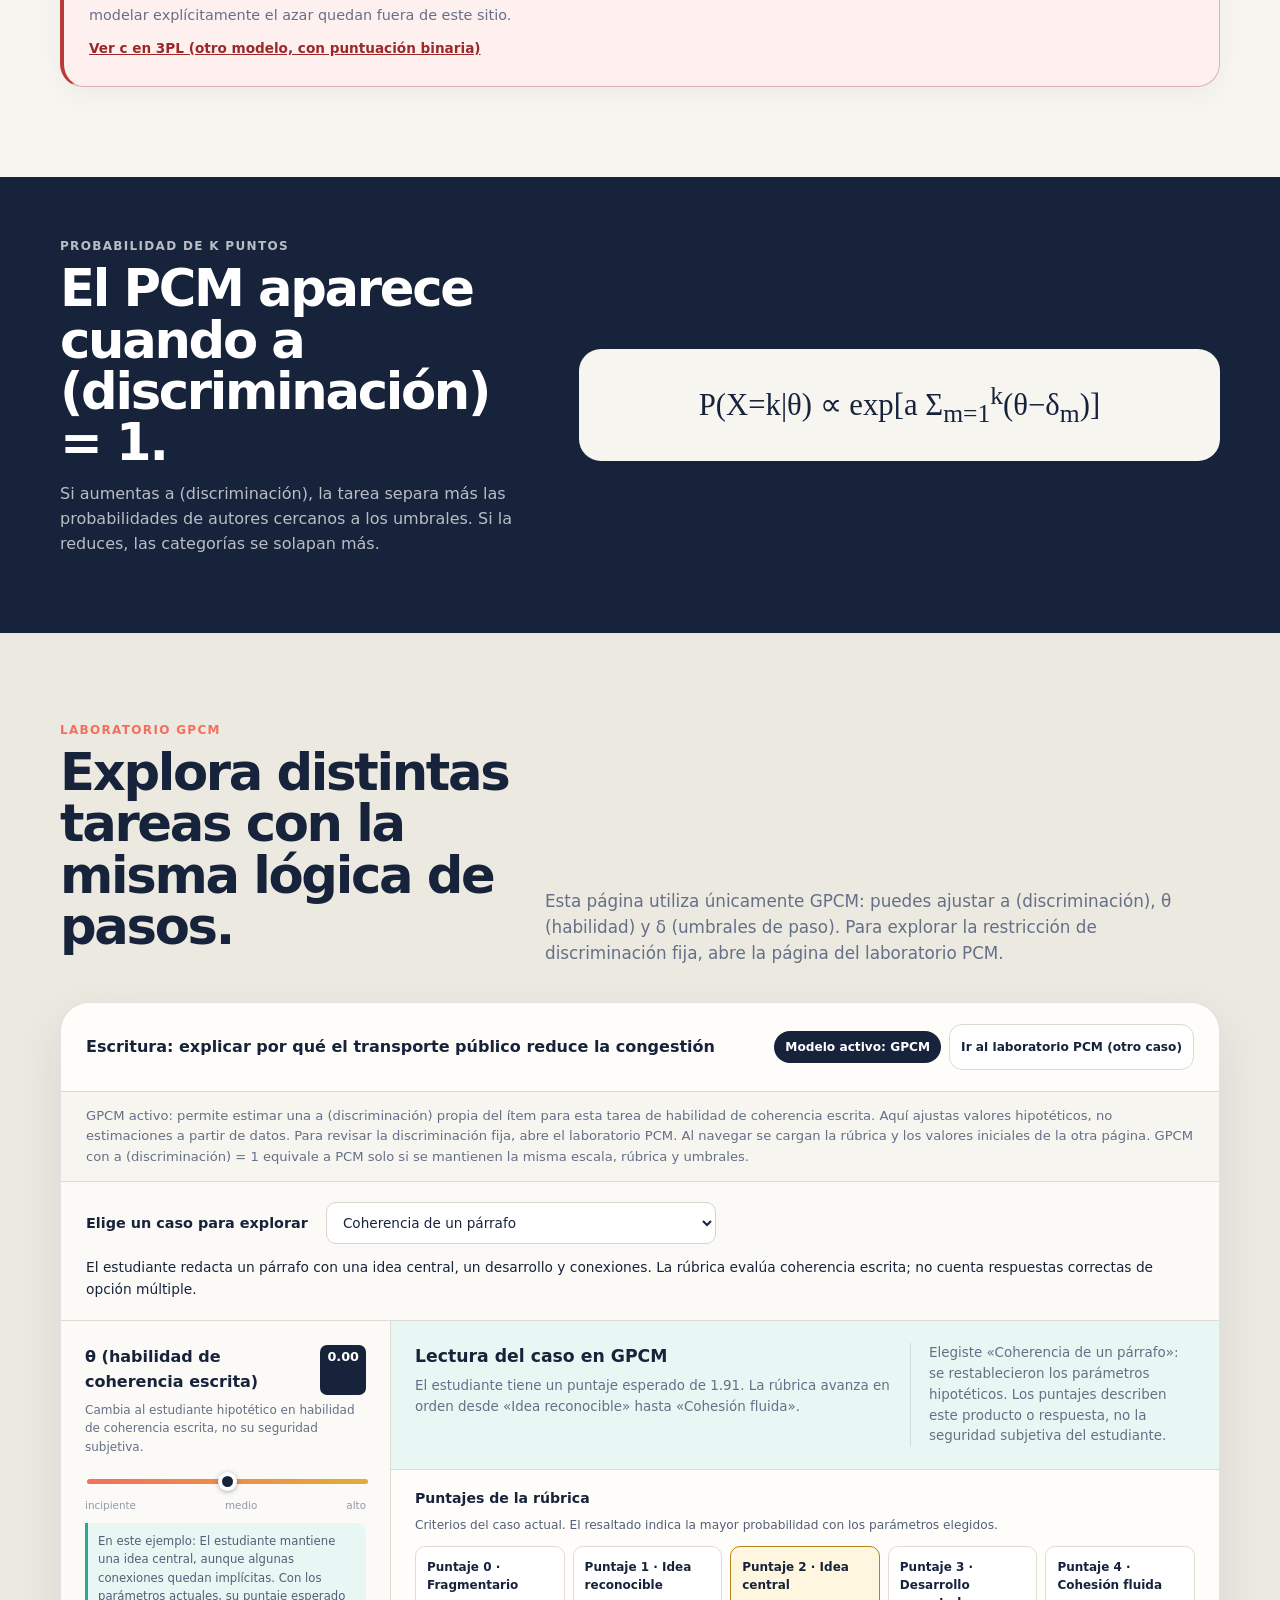
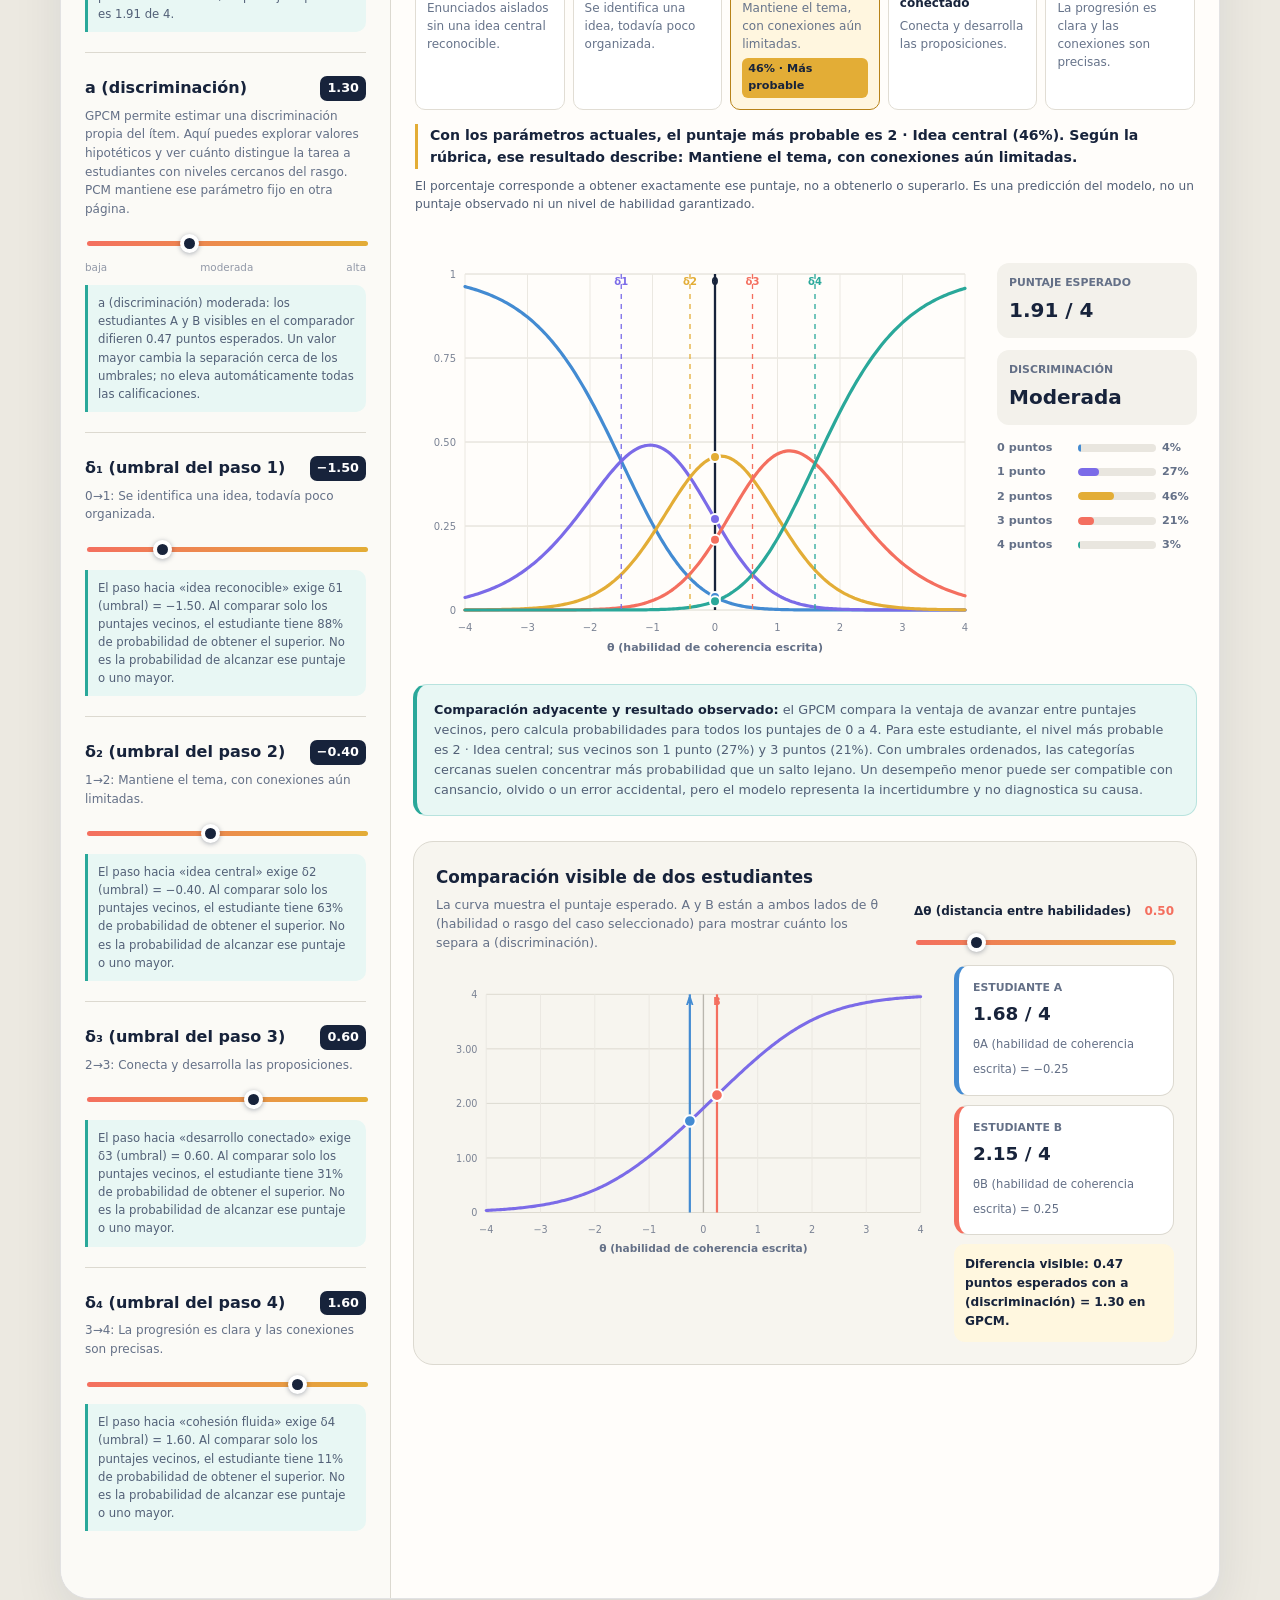
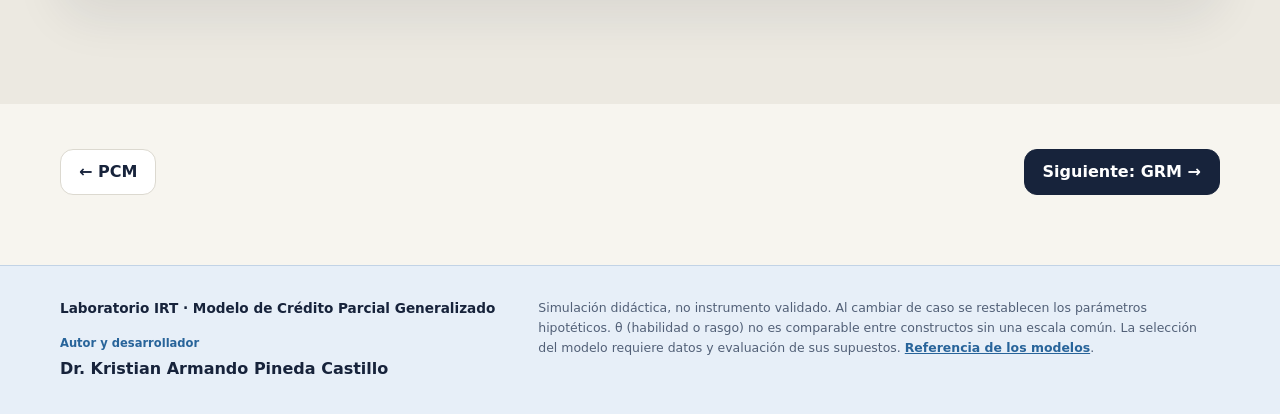
==== commit 3da56fec: "Consolidate rubric interpretations and move general notes to author footers" ====
--- a/gpcm.html
+++ b/gpcm.html
@@ -5,16 +5,17 @@
   <meta name="viewport" content="width=device-width, initial-scale=1">
   <meta name="description" content="Laboratorio interactivo del Modelo de Crédito Parcial Generalizado (GPCM).">
   <title>GPCM · Laboratorio IRT</title>
-  <link rel="stylesheet" href="lab-common.css?v=header-move-12">
-  <link rel="stylesheet" href="author-header.css?v=header-move-12">
-  <link rel="stylesheet" href="lab-cases.css?v=header-move-12">
+  <link rel="stylesheet" href="lab-common.css?v=rubric-footer-13">
+  <link rel="stylesheet" href="author-header.css?v=rubric-footer-13">
+  <link rel="stylesheet" href="lab-cases.css?v=rubric-footer-13">
   <style>
     .paragraph-demo { position:relative; z-index:2; width:min(430px,88%); padding:23px; border:1px solid rgba(255,255,255,.18); border-radius:18px; background:rgba(255,255,255,.08); font-family:system-ui; font-size:.9rem; line-height:1.75; text-align:left; }
     .paragraph-demo mark { padding:1px 4px; border-radius:4px; color:var(--navy); background:var(--gold); }
   </style>
-  <link rel="stylesheet" href="hero-heading.css?v=header-move-12">
-  <link rel="stylesheet" href="page-explorer.css?v=header-move-12">
-  <script src="page-explorer.js?v=header-move-12" defer></script>
+  <link rel="stylesheet" href="hero-heading.css?v=rubric-footer-13">
+  <link rel="stylesheet" href="page-explorer.css?v=rubric-footer-13">
+  <link rel="stylesheet" href="site-footer.css?v=rubric-footer-13">
+  <script src="page-explorer.js?v=rubric-footer-13" defer></script>
 </head>
 <body>
   <header class="site-header">
@@ -23,10 +24,10 @@
       <div class="site-author"><span class="author-role">Desarrollador (autor)</span><strong>Dr. Kristian Armando Pineda Castillo</strong></div>
     </div>
     <div class="header-links">
-    <a class="brand" href="index.html?v=header-move-12" aria-label="Ir a la portada de Laboratorio IRT"><span class="brand-mark">I</span><span>Laboratorio IRT: GPCM</span></a>
+    <a class="brand" href="index.html?v=rubric-footer-13" aria-label="Ir a la portada de Laboratorio IRT"><span class="brand-mark">I</span><span>Laboratorio IRT: GPCM</span></a>
     <nav class="site-nav" aria-label="Modelos">
-      <a href="index.html?v=header-move-12">Inicio</a><a href="rasch.html?v=header-move-12">Rasch / 1–3PL</a>
-      <a href="pcm.html?v=header-move-12">PCM</a><a class="active" aria-current="page" href="gpcm.html?v=header-move-12">GPCM</a><a href="grm.html?v=header-move-12">GRM</a>
+      <a href="index.html?v=rubric-footer-13">Inicio</a><a href="rasch.html?v=rubric-footer-13">Rasch / 1–3PL</a>
+      <a href="pcm.html?v=rubric-footer-13">PCM</a><a class="active" aria-current="page" href="gpcm.html?v=rubric-footer-13">GPCM</a><a href="grm.html?v=rubric-footer-13">GRM</a>
     </nav>
     </div>
   </header>
@@ -67,7 +68,7 @@
         <article class="card"><span class="card-tag">Constructo</span><h3>θ (habilidad de coherencia)</h3><p>Capacidad para mantener una idea central, conectar proposiciones y organizar una progresión lógica.</p></article>
         <article class="card"><span class="card-tag">Rúbrica</span><h3>δ₁ … δ₄ (umbrales de paso)</h3><p>Dificultad de avanzar desde fragmentos aislados hasta un párrafo cohesivo, desarrollado y fluido.</p></article>
         <article class="card"><span class="card-tag">Generalización</span><h3>a (discriminación)</h3><p>GPCM permite estimar una discriminación propia de cada ítem. Indica cuánto separa la tarea a estudiantes con niveles cercanos del rasgo alrededor de los umbrales. PCM, en cambio, la mantiene fija.</p></article>
-        <article class="card parameter-exclusion"><span class="card-tag">Fuera de la formulación estándar</span><h3>c (pseudoazar): no se estima en GPCM</h3><p>Este parámetro no forma parte del GPCM estándar. Esto no descarta respuestas afortunadas: el modelo no identifica su causa. Las extensiones para modelar explícitamente el azar quedan fuera de este sitio.</p><a href="rasch.html?v=header-move-12&amp;case=choice&amp;model=3pl#laboratorio">Ver c en 3PL (otro modelo, con puntuación binaria)</a></article>
+        <article class="card parameter-exclusion"><span class="card-tag">Fuera de la formulación estándar</span><h3>c (pseudoazar): no se estima en GPCM</h3><p>Este parámetro no forma parte del GPCM estándar. Esto no descarta respuestas afortunadas: el modelo no identifica su causa. Las extensiones para modelar explícitamente el azar quedan fuera de este sitio.</p><a href="rasch.html?v=rubric-footer-13&amp;case=choice&amp;model=3pl#laboratorio">Ver c en 3PL (otro modelo, con puntuación binaria)</a></article>
       </div>
     </section>
 
@@ -89,19 +90,13 @@
             <h3 id="taskTitle">Tarea: redactar un párrafo explicativo coherente</h3>
             <div class="model-navigation">
               <span class="model-badge">Modelo activo: GPCM</span>
-              <a id="otherCreditLab" class="button model-lab-link" href="pcm.html?v=header-move-12#laboratorio" aria-describedby="creditModelNote">Ir al laboratorio PCM</a>
+              <a id="otherCreditLab" class="button model-lab-link" href="pcm.html?v=rubric-footer-13#laboratorio" aria-describedby="creditModelNote">Ir al laboratorio PCM</a>
             </div>
           </div>
           <p class="model-note" id="creditModelNote" aria-live="polite">GPCM activo: permite estimar una a (discriminación) propia de cada ítem. Aquí exploras valores hipotéticos, no estimaciones a partir de datos. Para revisar la discriminación fija, abre el laboratorio PCM. Al navegar se cargan la rúbrica y los valores iniciales de la otra página.</p>
           <section class="case-panel" aria-label="Caso didáctico y criterios metodológicos">
             <div class="case-picker"><label for="caseSelect">Elige un caso para explorar</label><select id="caseSelect" aria-describedby="caseCaution"></select></div>
             <p class="case-description" id="caseDescription"></p>
-            <section class="response-summary" aria-labelledby="responseSummaryTitle" aria-live="polite">
-              <h4 id="responseSummaryTitle">Calificación exacta más probable</h4>
-              <p class="response-summary-value" id="responseSummaryValue"></p>
-              <p class="response-summary-note" id="responseSummaryNote"></p>
-            </section>
-            <p class="case-caution" id="caseCaution">Simulación didáctica, no instrumento validado. Al cambiar de caso se restablecen los parámetros hipotéticos. θ (habilidad o rasgo) no es comparable entre constructos sin una escala común. La selección del modelo requiere datos y evaluación de sus supuestos. <a href="https://philchalmers.github.io/mirt/reference/mirt.html">Referencia de los modelos</a>.</p>
           </section>
           <div class="lab-grid">
             <aside class="controls">
@@ -151,8 +146,10 @@
               </div>
               <section class="chart-rubric" aria-labelledby="chartRubricTitle">
                 <h4 id="chartRubricTitle">Puntajes de la rúbrica</h4>
-                <p class="chart-rubric-caption">Cada tarjeta describe un puntaje del caso. El resaltado indica su mayor probabilidad actual, no un nivel garantizado de habilidad.</p>
+                <p class="chart-rubric-caption">Criterios del caso actual. El resaltado indica la mayor probabilidad con los parámetros elegidos.</p>
                 <ul class="case-rubric" id="caseRubric" aria-label="Criterios de puntuación del caso"></ul>
+                <p class="rubric-reading" id="rubricReading" aria-live="polite" aria-atomic="true" aria-describedby="rubricNote"></p>
+                <p class="rubric-note" id="rubricNote"></p>
               </section>
               <div class="chart-area">
                 <svg class="chart" id="chart" role="img" aria-label="Curvas de categorías del GPCM"></svg>
@@ -189,12 +186,17 @@
       </div>
     </section>
 
-    <div class="wrap back-next"><a class="button" href="pcm.html?v=header-move-12">← PCM</a><a class="button primary" href="grm.html?v=header-move-12">Siguiente: GRM →</a></div>
+    <div class="wrap back-next"><a class="button" href="pcm.html?v=rubric-footer-13">← PCM</a><a class="button primary" href="grm.html?v=rubric-footer-13">Siguiente: GRM →</a></div>
   </main>
-  <footer>Laboratorio IRT · Modelo de Crédito Parcial Generalizado</footer>
+  <footer class="site-footer">
+    <div class="wrap site-footer-inner">
+      <div><p class="site-footer-title">Laboratorio IRT · Modelo de Crédito Parcial Generalizado</p><p class="site-footer-role">Autor y desarrollador</p><strong class="site-footer-author">Dr. Kristian Armando Pineda Castillo</strong></div>
+      <p class="site-footer-note" id="caseCaution">Simulación didáctica, no instrumento validado. Al cambiar de caso se restablecen los parámetros hipotéticos. θ (habilidad o rasgo) no es comparable entre constructos sin una escala común. La selección del modelo requiere datos y evaluación de sus supuestos. <a href="https://philchalmers.github.io/mirt/reference/mirt.html">Referencia de los modelos</a>.</p>
+    </div>
+  </footer>
 
   <script src="lab-utils.js"></script>
-  <script src="lab-cases.js?v=header-move-12"></script>
+  <script src="lab-cases.js?v=rubric-footer-13"></script>
   <script>
     (() => {
       const $ = id => document.getElementById(id);
--- a/lab-cases.css
+++ b/lab-cases.css
@@ -3,13 +3,10 @@
 .case-picker label { font-weight: 800; font-size: .9rem; }
 .case-picker select { width: min(100%, 390px); min-height: 42px; padding: 8px 12px; border: 1px solid #d9d5cd; border-radius: 10px; color: #17233b; background: white; font: inherit; font-size: .85rem; }
 .case-description { margin: 0 0 14px; font-size: .86rem; line-height: 1.6; }
+.case-panel > .case-description:last-child { margin-bottom: 0; }
 .case-rubric { display: grid; grid-template-columns: repeat(auto-fit, minmax(180px, 1fr)); gap: 8px; margin: 0 0 14px; padding: 0; list-style: none; }
 .case-rubric li { display: grid; align-content: start; gap: 5px; padding: 11px; border: 1px solid #e1ddd4; border-radius: 10px; background: white; font-size: .75rem; line-height: 1.5; }
 .case-rubric span { color: #66738a; }
-.response-summary { margin: 0 0 16px; padding: 14px 17px; border: 1px solid #b9dcd7; border-left: 4px solid #2aa89a; border-radius: 12px; color: #17233b; background: #e8f7f4; }
-.response-summary h4 { margin: 0 0 5px; font-size: .8rem; }
-.response-summary-value { margin: 0 0 6px; font-size: 1.08rem; font-weight: 850; line-height: 1.4; }
-.response-summary-note { margin: 0; color: #526077; font-size: .76rem; line-height: 1.5; }
 .chart-rubric { padding: 18px 24px 0; }
 .chart-rubric h4 { margin: 0 0 6px; font-size: .88rem; }
 .chart-rubric-caption { margin: 0 0 12px; color: #526077; font-size: .76rem; line-height: 1.5; }
@@ -17,13 +14,14 @@
 .case-rubric li.is-most-likely { border-color: #b78218; background: #fff6df; }
 .case-rubric .case-mode-tag { justify-self: start; padding: 3px 6px; border-radius: 6px; color: #17233b; background: #e3ad36; font-size: .7rem; font-weight: 800; }
 .case-mode-tag[hidden] { display: none; }
+.rubric-reading { margin: 0 0 8px; padding-left: 12px; border-left: 3px solid #e3ad36; color: #17233b; font-size: .88rem; font-weight: 650; line-height: 1.6; }
+.rubric-note { margin: 0 0 16px; color: #526077; font-size: .76rem; line-height: 1.5; }
 .case-method { padding: 13px 15px; border-left: 3px solid #e3ad36; border-radius: 0 10px 10px 0; background: #fff6df; font-size: .79rem; line-height: 1.6; }
 .case-method h4 { margin: 0 0 6px; font-size: .85rem; }
 .case-method p { margin: 0; }
 .case-links { display: flex; flex-wrap: wrap; gap: 8px 20px; margin-top: 9px; }
 .case-links a { color: #17233b; text-decoration: underline; font-weight: 800; }
 .case-links a[hidden] { display: none; }
-.case-caution { margin: 12px 0 0; color: #66738a; font-size: .72rem; line-height: 1.6; }
 .cards .parameter-exclusion, .concept-grid .parameter-exclusion { grid-column: 1 / -1; min-height: 0; }
 .cards .parameter-exclusion, .cards .parameter-restriction, .concept-grid .parameter-exclusion { border-color: #dfb0b0; border-left: 4px solid #ba3a3a; background: #fff0f0; }
 .parameter-exclusion .card-tag, .parameter-restriction .card-tag { color: #9c2929; font-size: .73rem; font-weight: 900; text-transform: uppercase; }
--- a/site-footer.css
+++ b/site-footer.css
@@ -0,0 +1,19 @@
+.site-footer {
+  padding: 32px 0;
+  border-top: 1px solid #c2d3e6;
+  color: #17233b;
+  background: #e7eff8;
+  font-size: .85rem;
+  line-height: 1.6;
+  text-align: left;
+}
+.site-footer-inner { display: grid; grid-template-columns: .9fr 1.4fr; align-items: start; gap: 24px 40px; }
+.site-footer-title { margin: 0 0 14px; font-weight: 750; }
+.site-footer-role { margin: 0 0 4px; color: #28649a; font-size: .72rem; font-weight: 800; }
+.site-footer-author { display: block; font-size: 1rem; }
+.site-footer-note { margin: 0; color: #526077; font-size: .78rem; }
+.site-footer-note a { color: #28649a; font-weight: 700; text-decoration: underline; }
+.site-footer a:focus-visible { outline: 3px solid #28649a; outline-offset: 3px; }
+@media (max-width: 720px) {
+  .site-footer-inner { grid-template-columns: 1fr; gap: 18px; }
+}
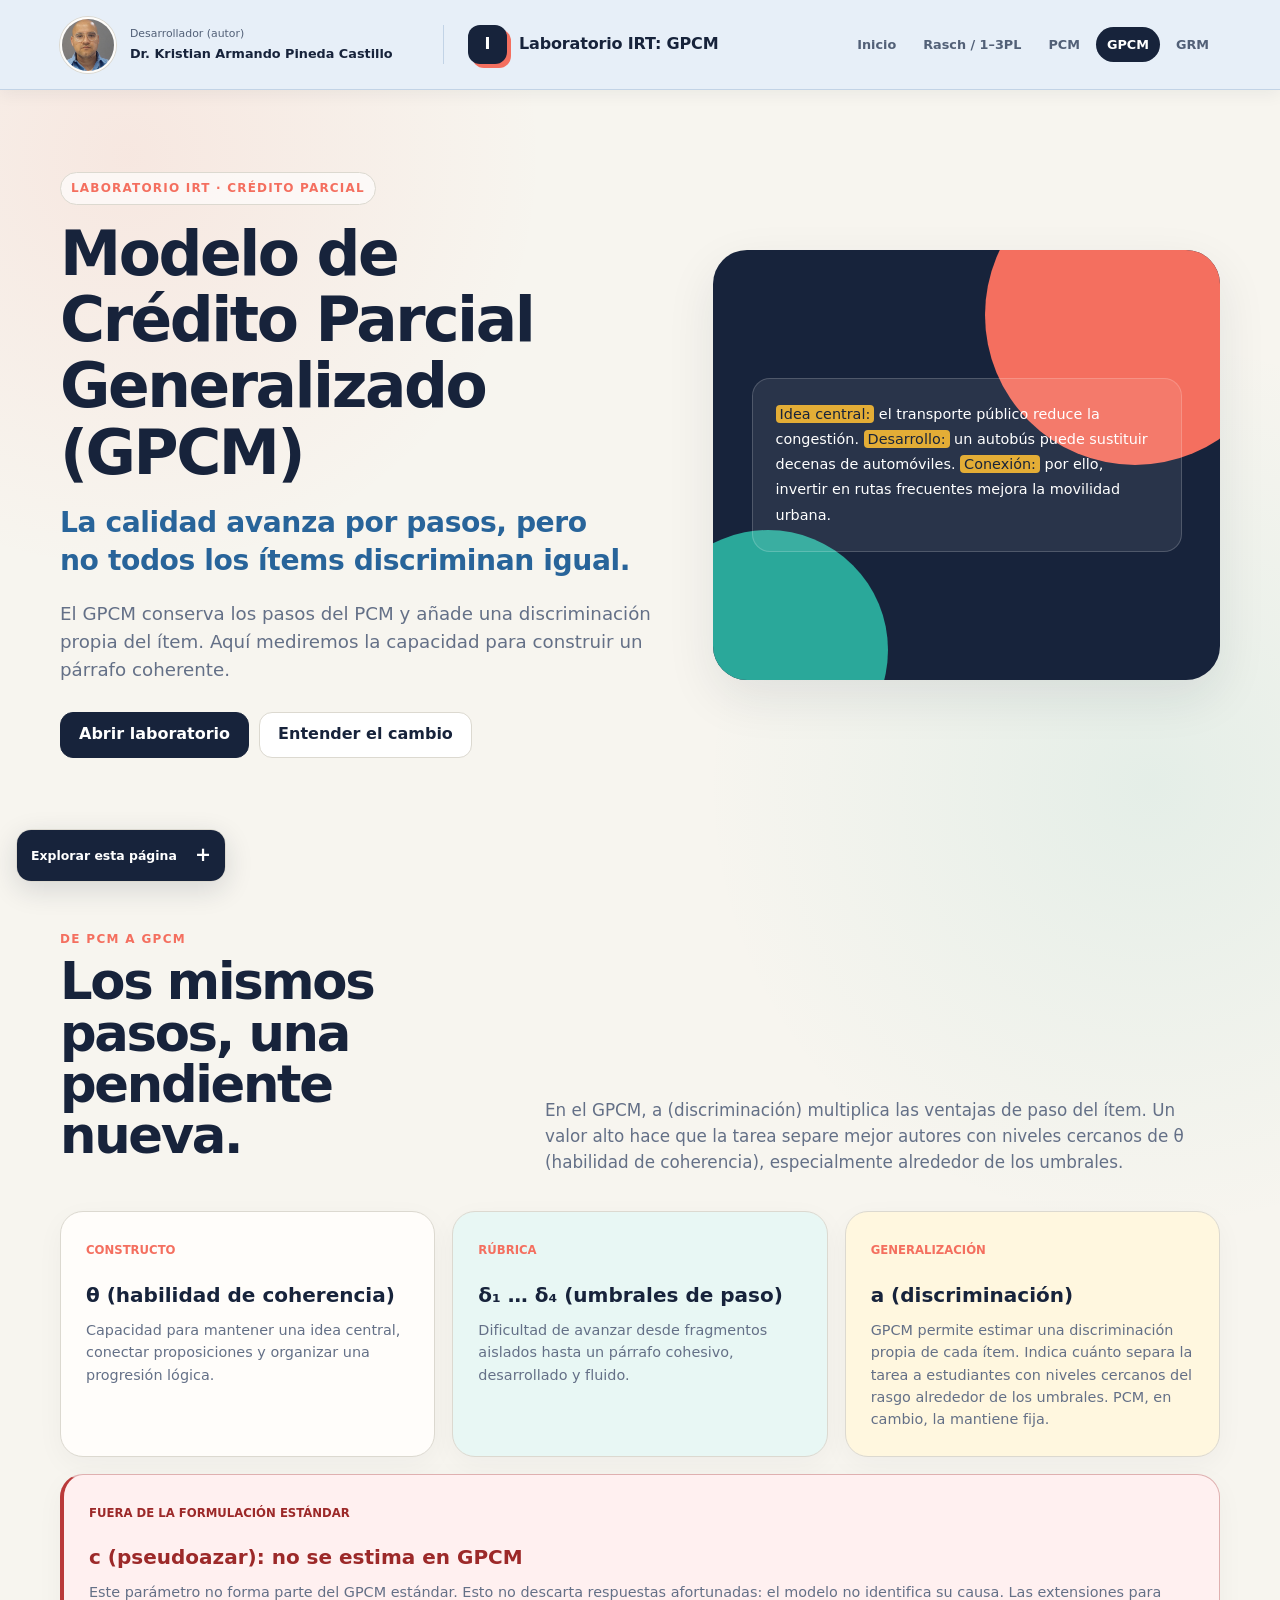
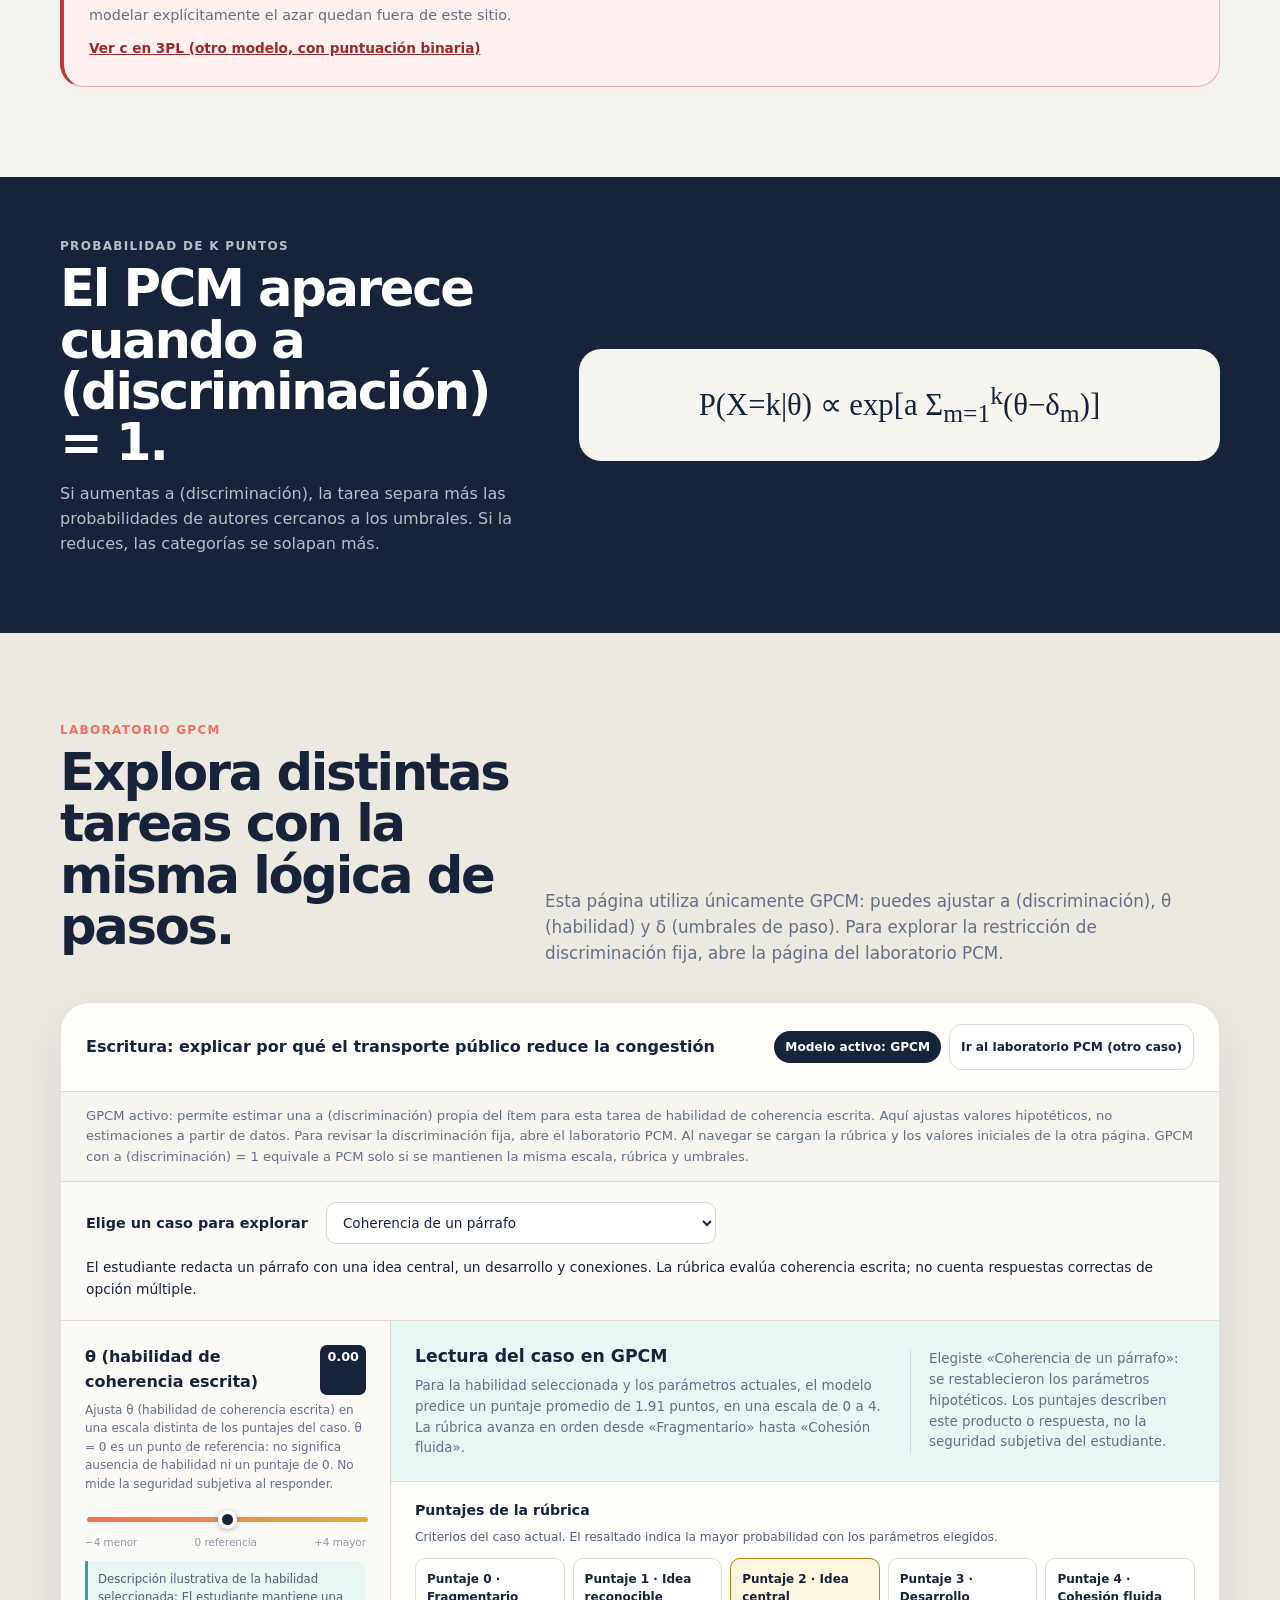
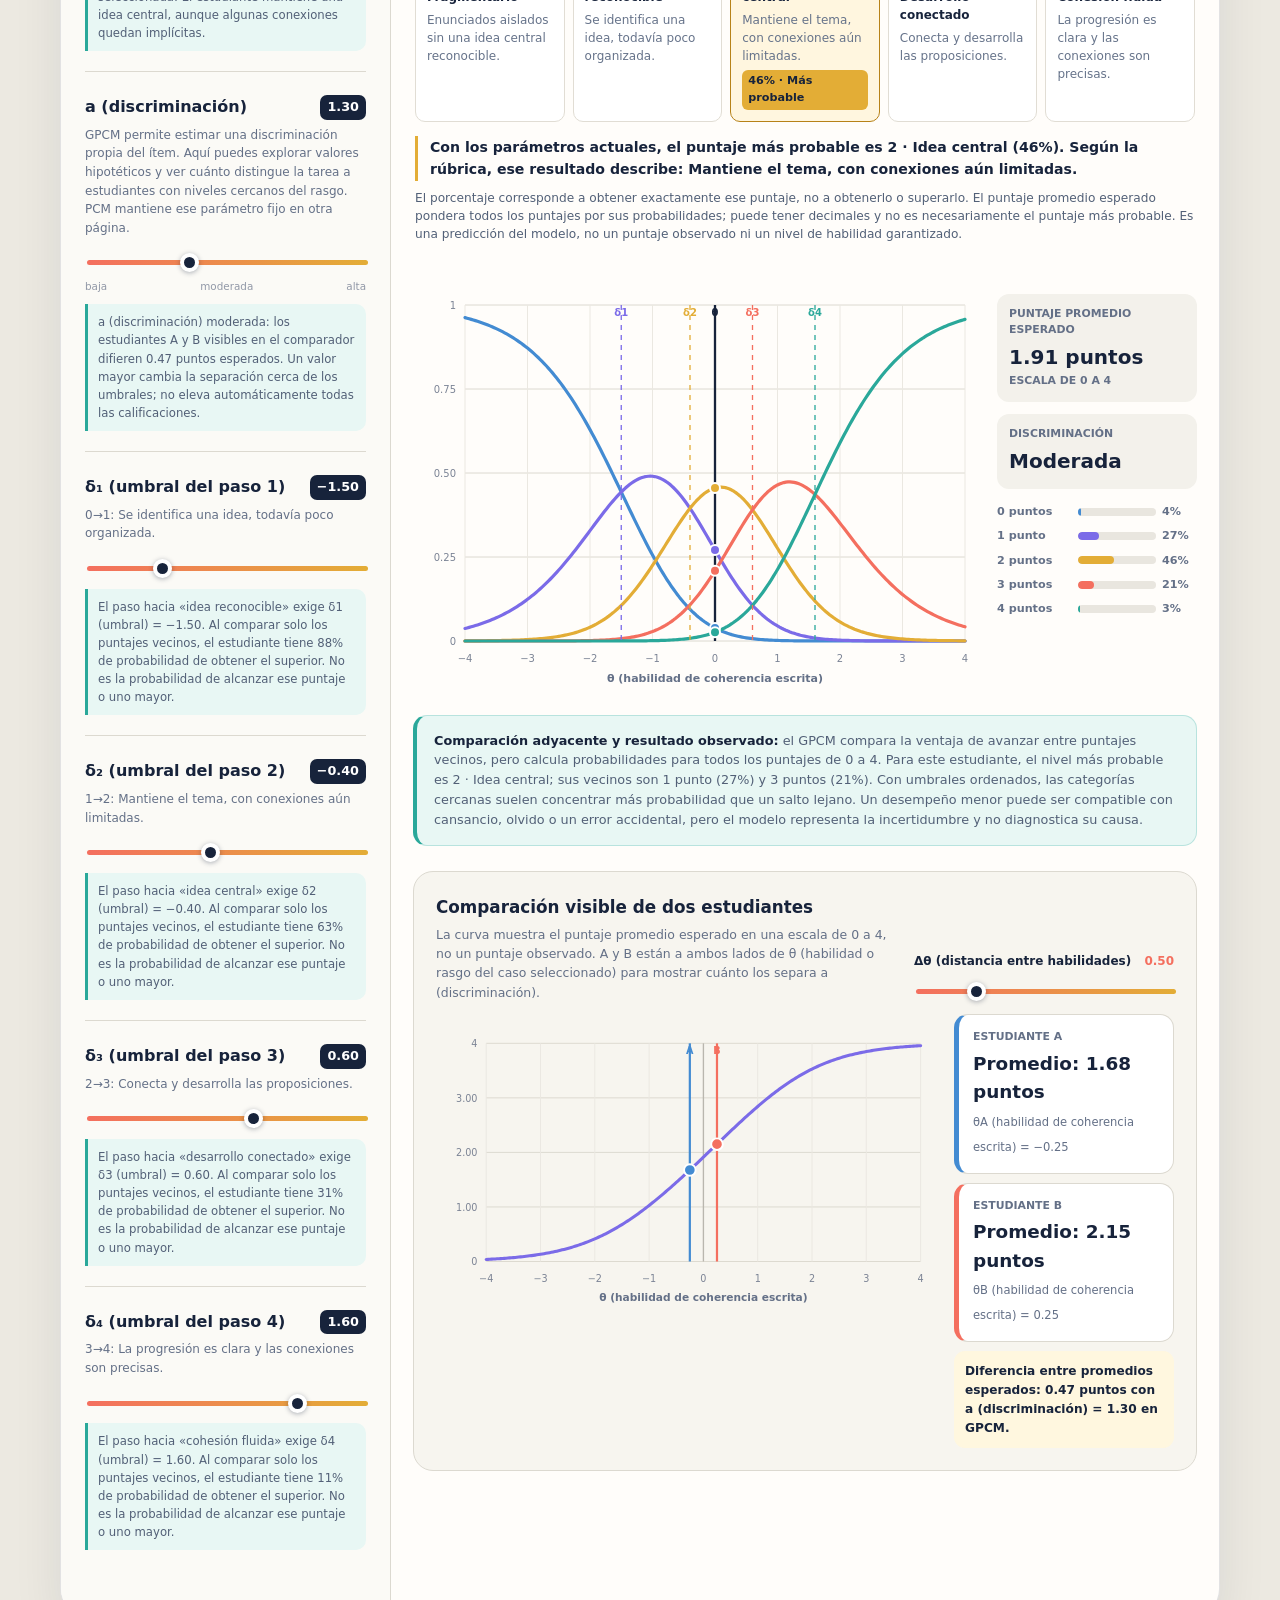
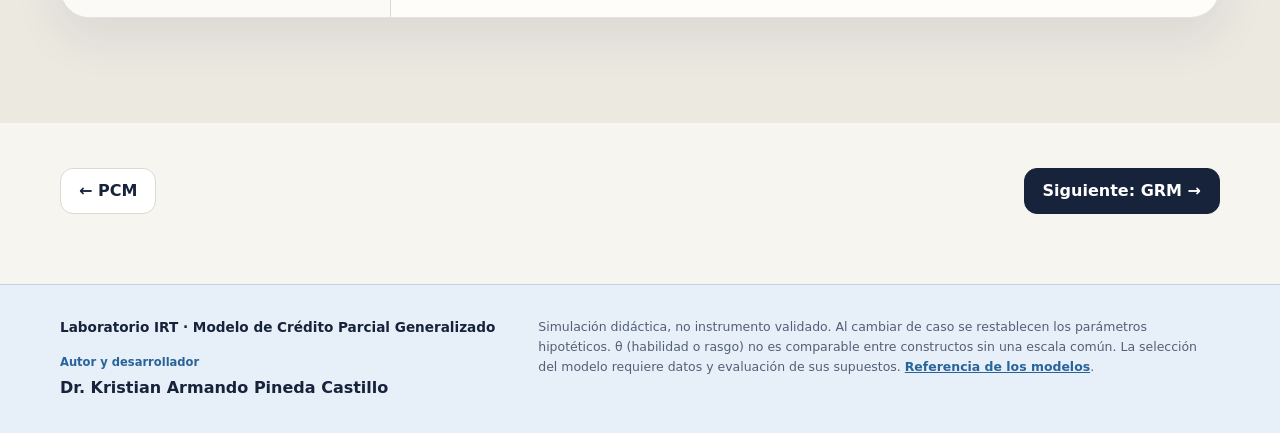
==== commit 04f5feba: "Clarify ability, predicted mean scores and response probabilities across cases" ====
--- a/gpcm.html
+++ b/gpcm.html
@@ -5,17 +5,17 @@
   <meta name="viewport" content="width=device-width, initial-scale=1">
   <meta name="description" content="Laboratorio interactivo del Modelo de Crédito Parcial Generalizado (GPCM).">
   <title>GPCM · Laboratorio IRT</title>
-  <link rel="stylesheet" href="lab-common.css?v=rubric-footer-13">
-  <link rel="stylesheet" href="author-header.css?v=rubric-footer-13">
-  <link rel="stylesheet" href="lab-cases.css?v=rubric-footer-13">
+  <link rel="stylesheet" href="lab-common.css?v=score-language-14">
+  <link rel="stylesheet" href="author-header.css?v=score-language-14">
+  <link rel="stylesheet" href="lab-cases.css?v=score-language-14">
   <style>
     .paragraph-demo { position:relative; z-index:2; width:min(430px,88%); padding:23px; border:1px solid rgba(255,255,255,.18); border-radius:18px; background:rgba(255,255,255,.08); font-family:system-ui; font-size:.9rem; line-height:1.75; text-align:left; }
     .paragraph-demo mark { padding:1px 4px; border-radius:4px; color:var(--navy); background:var(--gold); }
   </style>
-  <link rel="stylesheet" href="hero-heading.css?v=rubric-footer-13">
-  <link rel="stylesheet" href="page-explorer.css?v=rubric-footer-13">
-  <link rel="stylesheet" href="site-footer.css?v=rubric-footer-13">
-  <script src="page-explorer.js?v=rubric-footer-13" defer></script>
+  <link rel="stylesheet" href="hero-heading.css?v=score-language-14">
+  <link rel="stylesheet" href="page-explorer.css?v=score-language-14">
+  <link rel="stylesheet" href="site-footer.css?v=score-language-14">
+  <script src="page-explorer.js?v=score-language-14" defer></script>
 </head>
 <body>
   <header class="site-header">
@@ -24,10 +24,10 @@
       <div class="site-author"><span class="author-role">Desarrollador (autor)</span><strong>Dr. Kristian Armando Pineda Castillo</strong></div>
     </div>
     <div class="header-links">
-    <a class="brand" href="index.html?v=rubric-footer-13" aria-label="Ir a la portada de Laboratorio IRT"><span class="brand-mark">I</span><span>Laboratorio IRT: GPCM</span></a>
+    <a class="brand" href="index.html?v=score-language-14" aria-label="Ir a la portada de Laboratorio IRT"><span class="brand-mark">I</span><span>Laboratorio IRT: GPCM</span></a>
     <nav class="site-nav" aria-label="Modelos">
-      <a href="index.html?v=rubric-footer-13">Inicio</a><a href="rasch.html?v=rubric-footer-13">Rasch / 1–3PL</a>
-      <a href="pcm.html?v=rubric-footer-13">PCM</a><a class="active" aria-current="page" href="gpcm.html?v=rubric-footer-13">GPCM</a><a href="grm.html?v=rubric-footer-13">GRM</a>
+      <a href="index.html?v=score-language-14">Inicio</a><a href="rasch.html?v=score-language-14">Rasch / 1–3PL</a>
+      <a href="pcm.html?v=score-language-14">PCM</a><a class="active" aria-current="page" href="gpcm.html?v=score-language-14">GPCM</a><a href="grm.html?v=score-language-14">GRM</a>
     </nav>
     </div>
   </header>
@@ -68,7 +68,7 @@
         <article class="card"><span class="card-tag">Constructo</span><h3>θ (habilidad de coherencia)</h3><p>Capacidad para mantener una idea central, conectar proposiciones y organizar una progresión lógica.</p></article>
         <article class="card"><span class="card-tag">Rúbrica</span><h3>δ₁ … δ₄ (umbrales de paso)</h3><p>Dificultad de avanzar desde fragmentos aislados hasta un párrafo cohesivo, desarrollado y fluido.</p></article>
         <article class="card"><span class="card-tag">Generalización</span><h3>a (discriminación)</h3><p>GPCM permite estimar una discriminación propia de cada ítem. Indica cuánto separa la tarea a estudiantes con niveles cercanos del rasgo alrededor de los umbrales. PCM, en cambio, la mantiene fija.</p></article>
-        <article class="card parameter-exclusion"><span class="card-tag">Fuera de la formulación estándar</span><h3>c (pseudoazar): no se estima en GPCM</h3><p>Este parámetro no forma parte del GPCM estándar. Esto no descarta respuestas afortunadas: el modelo no identifica su causa. Las extensiones para modelar explícitamente el azar quedan fuera de este sitio.</p><a href="rasch.html?v=rubric-footer-13&amp;case=choice&amp;model=3pl#laboratorio">Ver c en 3PL (otro modelo, con puntuación binaria)</a></article>
+        <article class="card parameter-exclusion"><span class="card-tag">Fuera de la formulación estándar</span><h3>c (pseudoazar): no se estima en GPCM</h3><p>Este parámetro no forma parte del GPCM estándar. Esto no descarta respuestas afortunadas: el modelo no identifica su causa. Las extensiones para modelar explícitamente el azar quedan fuera de este sitio.</p><a href="rasch.html?v=score-language-14&amp;case=choice&amp;model=3pl#laboratorio">Ver c en 3PL (otro modelo, con puntuación binaria)</a></article>
       </div>
     </section>
 
@@ -90,7 +90,7 @@
             <h3 id="taskTitle">Tarea: redactar un párrafo explicativo coherente</h3>
             <div class="model-navigation">
               <span class="model-badge">Modelo activo: GPCM</span>
-              <a id="otherCreditLab" class="button model-lab-link" href="pcm.html?v=rubric-footer-13#laboratorio" aria-describedby="creditModelNote">Ir al laboratorio PCM</a>
+              <a id="otherCreditLab" class="button model-lab-link" href="pcm.html?v=score-language-14#laboratorio" aria-describedby="creditModelNote">Ir al laboratorio PCM</a>
             </div>
           </div>
           <p class="model-note" id="creditModelNote" aria-live="polite">GPCM activo: permite estimar una a (discriminación) propia de cada ítem. Aquí exploras valores hipotéticos, no estimaciones a partir de datos. Para revisar la discriminación fija, abre el laboratorio PCM. Al navegar se cargan la rúbrica y los valores iniciales de la otra página.</p>
@@ -102,9 +102,9 @@
             <aside class="controls">
               <div class="control">
                 <label for="theta"><span id="thetaName">θ (habilidad de coherencia)</span> <output id="thetaOut">0.00</output></label>
-                <p class="control-help" id="thetaContext">Cambia al estudiante hipotético.</p>
-                <input id="theta" type="range" min="-4" max="4" step=".05" value="0">
-                <div class="ticks"><span>incipiente</span><span>medio</span><span>alto</span></div>
+                <p class="control-help" id="thetaContext">θ usa una escala distinta de los puntajes. θ = 0 es un punto de referencia, no ausencia de habilidad ni un puntaje de 0.</p>
+                <input id="theta" type="range" min="-4" max="4" step=".05" value="0" aria-describedby="thetaContext">
+                <div class="ticks"><span>−4 menor</span><span>0 referencia</span><span>+4 mayor</span></div>
                 <p class="control-reading" id="thetaRead"></p>
               </div>
               <div class="control">
@@ -154,7 +154,7 @@
               <div class="chart-area">
                 <svg class="chart" id="chart" role="img" aria-label="Curvas de categorías del GPCM"></svg>
                 <aside class="side-readout">
-                  <div class="metric"><small>Puntaje esperado</small><strong id="expectedMetric"></strong></div>
+                  <div class="metric"><small>Puntaje promedio esperado</small><strong id="expectedMetric"></strong><small>Escala de 0 a 4</small></div>
                   <div class="metric"><small>Discriminación</small><strong id="discMetric"></strong></div>
                   <div class="prob-list" id="probList"></div>
                 </aside>
@@ -164,7 +164,7 @@
                 <div class="comparison-head">
                   <div>
                     <h3>Comparación visible de dos estudiantes</h3>
-                    <p>La curva muestra el puntaje esperado. A y B están a ambos lados de θ (habilidad o rasgo del caso seleccionado) para mostrar cuánto los separa a (discriminación).</p>
+                    <p>La curva muestra el puntaje promedio esperado en una escala de 0 a 4, no un puntaje observado. A y B están a ambos lados de θ (habilidad o rasgo del caso seleccionado) para mostrar cuánto los separa a (discriminación).</p>
                   </div>
                   <div class="comparison-control">
                     <label for="personGap">Δθ (distancia entre habilidades) <output id="personGapOut">0.50</output></label>
@@ -172,7 +172,7 @@
                   </div>
                 </div>
                 <div class="comparison-grid">
-                  <svg class="comparison-chart" id="personChart" role="img" aria-label="Comparación del puntaje esperado de dos autores"></svg>
+                  <svg class="comparison-chart" id="personChart" role="img" aria-label="Comparación del puntaje promedio esperado de dos estudiantes, en una escala de 0 a 4"></svg>
                   <div class="person-results">
                     <div class="person-card a"><small>Estudiante A</small><strong id="personAResult"></strong><span id="personATheta"></span></div>
                     <div class="person-card b"><small>Estudiante B</small><strong id="personBResult"></strong><span id="personBTheta"></span></div>
@@ -186,7 +186,7 @@
       </div>
     </section>
 
-    <div class="wrap back-next"><a class="button" href="pcm.html?v=rubric-footer-13">← PCM</a><a class="button primary" href="grm.html?v=rubric-footer-13">Siguiente: GRM →</a></div>
+    <div class="wrap back-next"><a class="button" href="pcm.html?v=score-language-14">← PCM</a><a class="button primary" href="grm.html?v=score-language-14">Siguiente: GRM →</a></div>
   </main>
   <footer class="site-footer">
     <div class="wrap site-footer-inner">
@@ -196,7 +196,7 @@
   </footer>
 
   <script src="lab-utils.js"></script>
-  <script src="lab-cases.js?v=rubric-footer-13"></script>
+  <script src="lab-cases.js?v=score-language-14"></script>
   <script>
     (() => {
       const $ = id => document.getElementById(id);
@@ -249,15 +249,15 @@
         $("creditModelNote").textContent=`GPCM activo: permite estimar una a (discriminación) propia del ítem para esta tarea de ${example.construct}. Aquí ajustas valores hipotéticos, no estimaciones a partir de datos. Para revisar la discriminación fija, abre el laboratorio PCM. Al navegar se cargan la rúbrica y los valores iniciales de la otra página. GPCM con a (discriminación) = 1 equivale a PCM solo si se mantienen la misma escala, rúbrica y umbrales.`;
         IRTExamples.renderMethod("gpcm",example,model);
         IRTExamples.renderResponse("gpcm",example,probs);
-        $("thetaRead").textContent=`En este ejemplo: ${authorText(s.t)} Con los parámetros actuales, su puntaje esperado es ${expected.toFixed(2)} de 4.`;
+        $("thetaRead").textContent=`Descripción ilustrativa de la habilidad seleccionada: ${authorText(s.t)}`;
         $("discRead").textContent=discText(s.a,s.t,s.ds);
         deltas.forEach((input,i)=>{ $(`d${i+1}Out`).textContent=IRT.fmt(s.ds[i]); $(`d${i+1}Read`).textContent=stepText(i,s.ds[i],s.t,s.a); });
-        $("expectedMetric").textContent=`${expected.toFixed(2)} / 4`;
+        $("expectedMetric").textContent=`${expected.toFixed(2)} puntos`;
         $("discMetric").textContent=s.a<.7?"Baja":s.a<1.8?"Moderada":"Alta";
         $("generalTitle").textContent="Lectura del caso en GPCM";
-        $("generalText").textContent=ordered
-          ? `El estudiante tiene un puntaje esperado de ${expected.toFixed(2)}. La rúbrica avanza en orden desde «${example.levels[1].name}» hasta «${example.levels[4].name}».`
-          : `El puntaje esperado es ${expected.toFixed(2)}, pero los pasos están desordenados. Una categoría puede quedar comprimida o no dominar nunca.`;
+        $("generalText").textContent=`${IRTExamples.expectedReading("gpcm",example,expected)} ${ordered
+          ? `La rúbrica avanza en orden desde «${example.levels[0].name}» hasta «${example.levels[4].name}».`
+          : "Los pasos están desordenados. Una categoría puede quedar comprimida o no dominar nunca."}`;
         const lowerScore=mode-1;
         const upperScore=mode+1;
         const lower=mode>0?`${lowerScore} ${lowerScore===1?"punto":"puntos"} (${Math.round(probs[lowerScore]*100)}%)`:"ningún puntaje inferior";
@@ -291,11 +291,11 @@
         const scoreA = expectedScore(thetaA,s.a,s.ds);
         const scoreB = expectedScore(thetaB,s.a,s.ds);
         $("personGapOut").textContent=IRT.fmt(thetaB-thetaA);
-        $("personAResult").textContent=`${scoreA.toFixed(2)} / 4`;
-        $("personBResult").textContent=`${scoreB.toFixed(2)} / 4`;
+        $("personAResult").textContent=`Promedio: ${scoreA.toFixed(2)} puntos`;
+        $("personBResult").textContent=`Promedio: ${scoreB.toFixed(2)} puntos`;
         $("personATheta").textContent=`θA (${example.construct}) = ${IRT.fmt(thetaA)}`;
         $("personBTheta").textContent=`θB (${example.construct}) = ${IRT.fmt(thetaB)}`;
-        $("personDifference").textContent=`Diferencia visible: ${(scoreB-scoreA).toFixed(2)} puntos esperados con a (discriminación) = ${IRT.fmt(s.a)} en ${model.toUpperCase()}.`;
+        $("personDifference").textContent=`Diferencia entre promedios esperados: ${(scoreB-scoreA).toFixed(2)} puntos con a (discriminación) = ${IRT.fmt(s.a)} en ${model.toUpperCase()}.`;
         const svg=$("personChart");
         const chart=IRT.setupChart(svg,{xLabel:`θ (${example.construct})`,yMax:4,yTicks:[0,1,2,3,4]});
         const xs=Array.from({length:241},(_,i)=>-4+i*8/240);
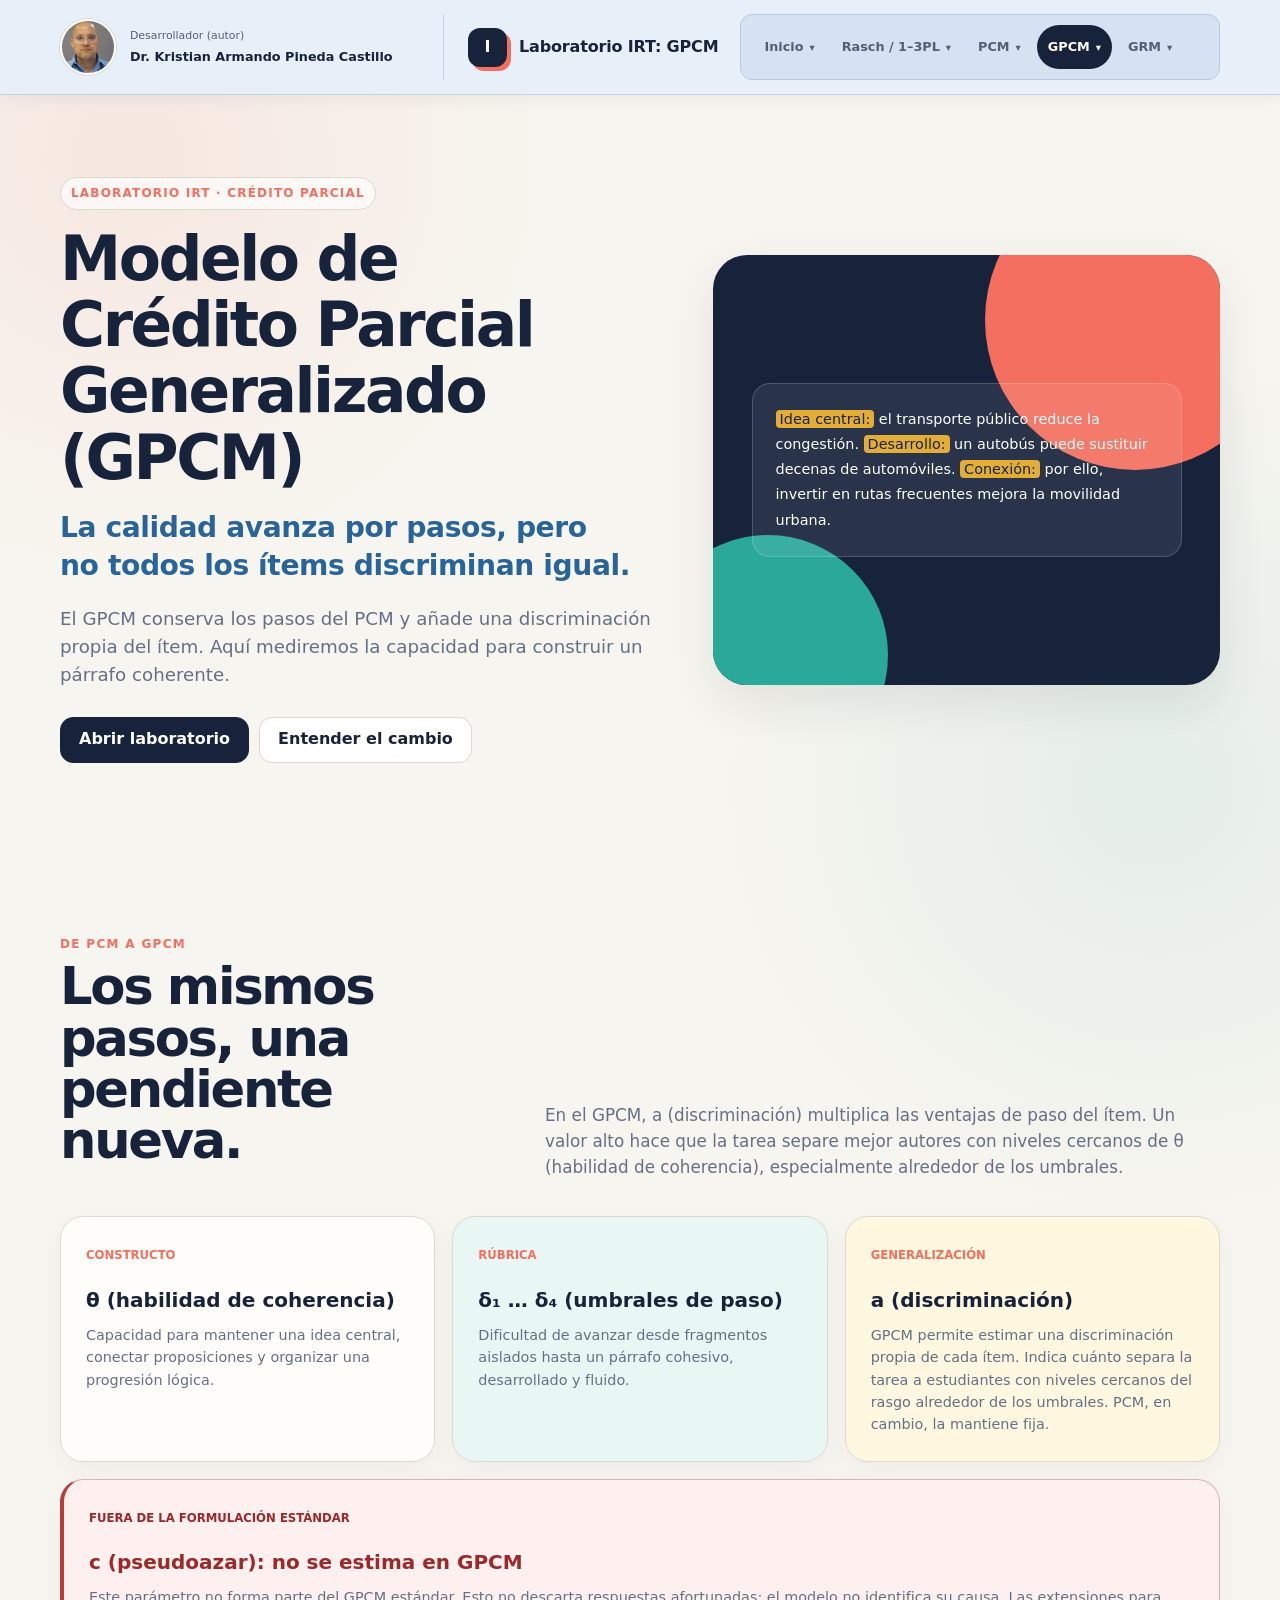
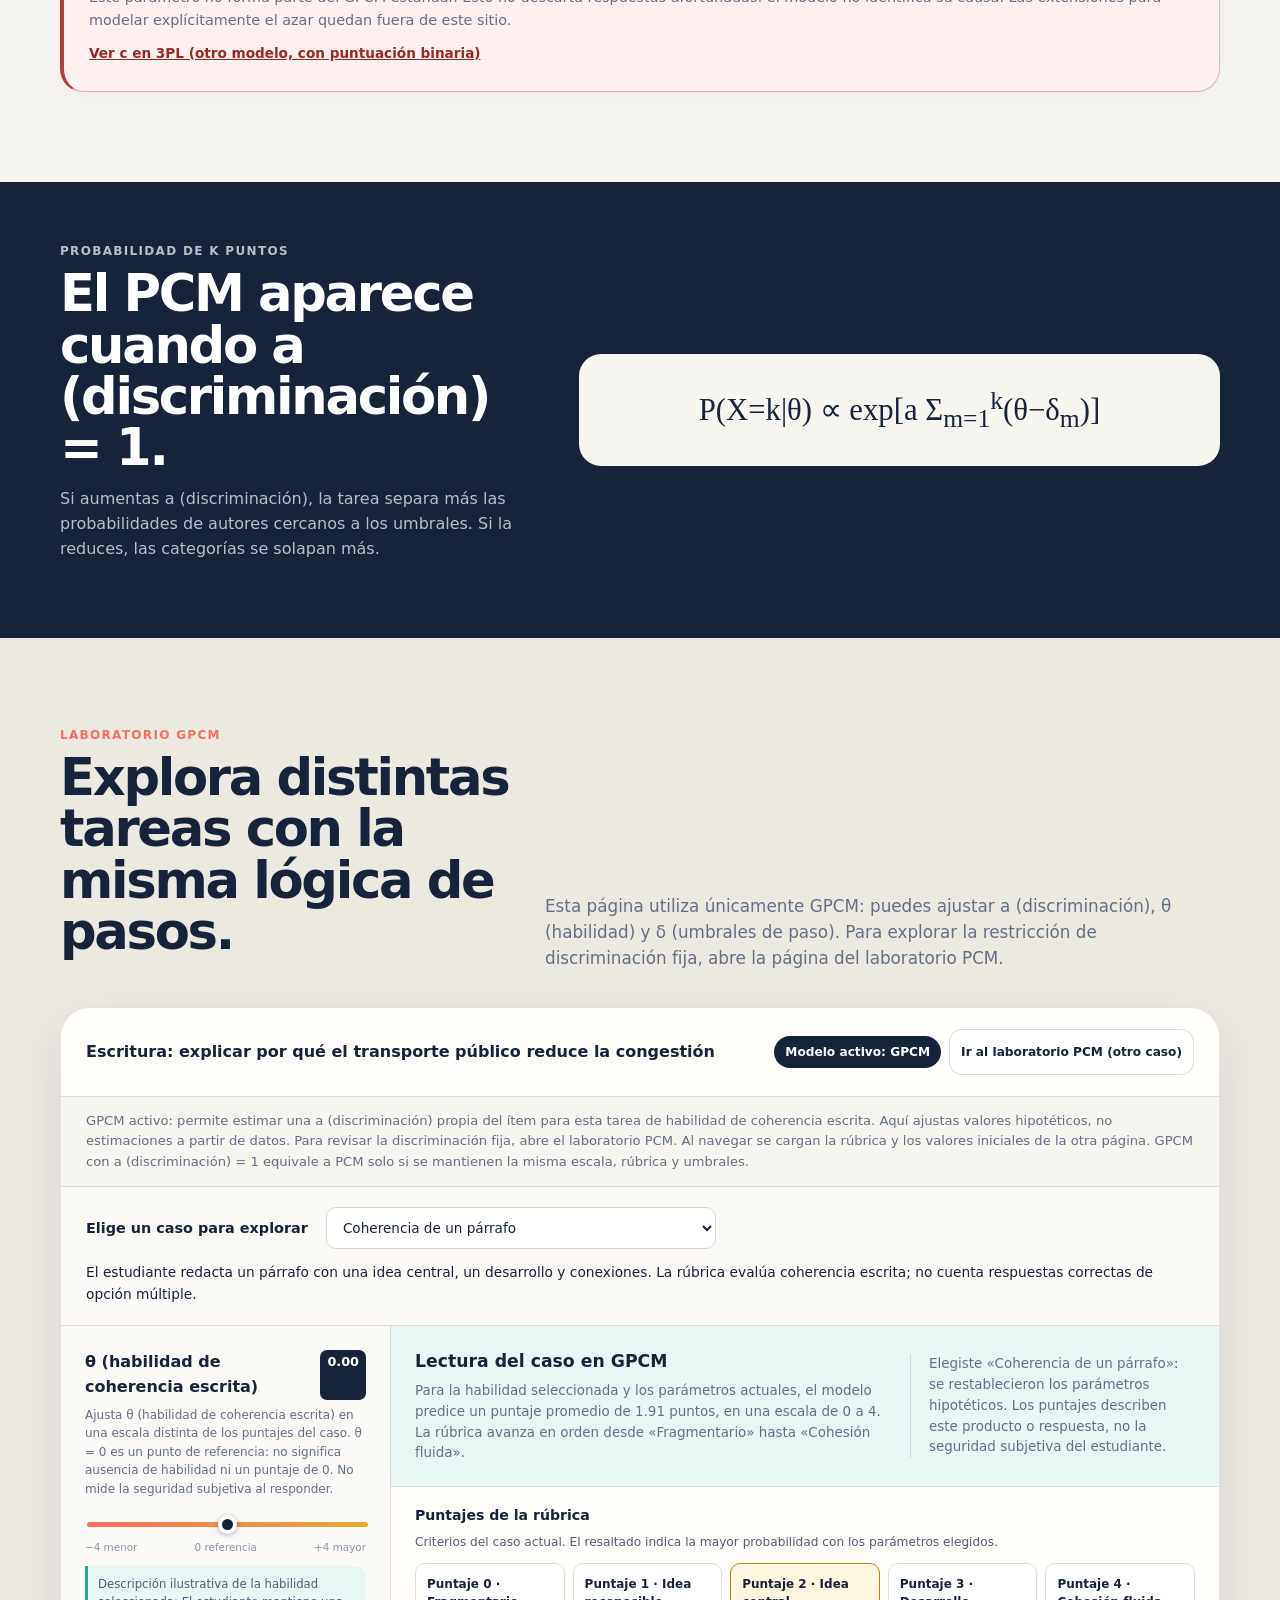
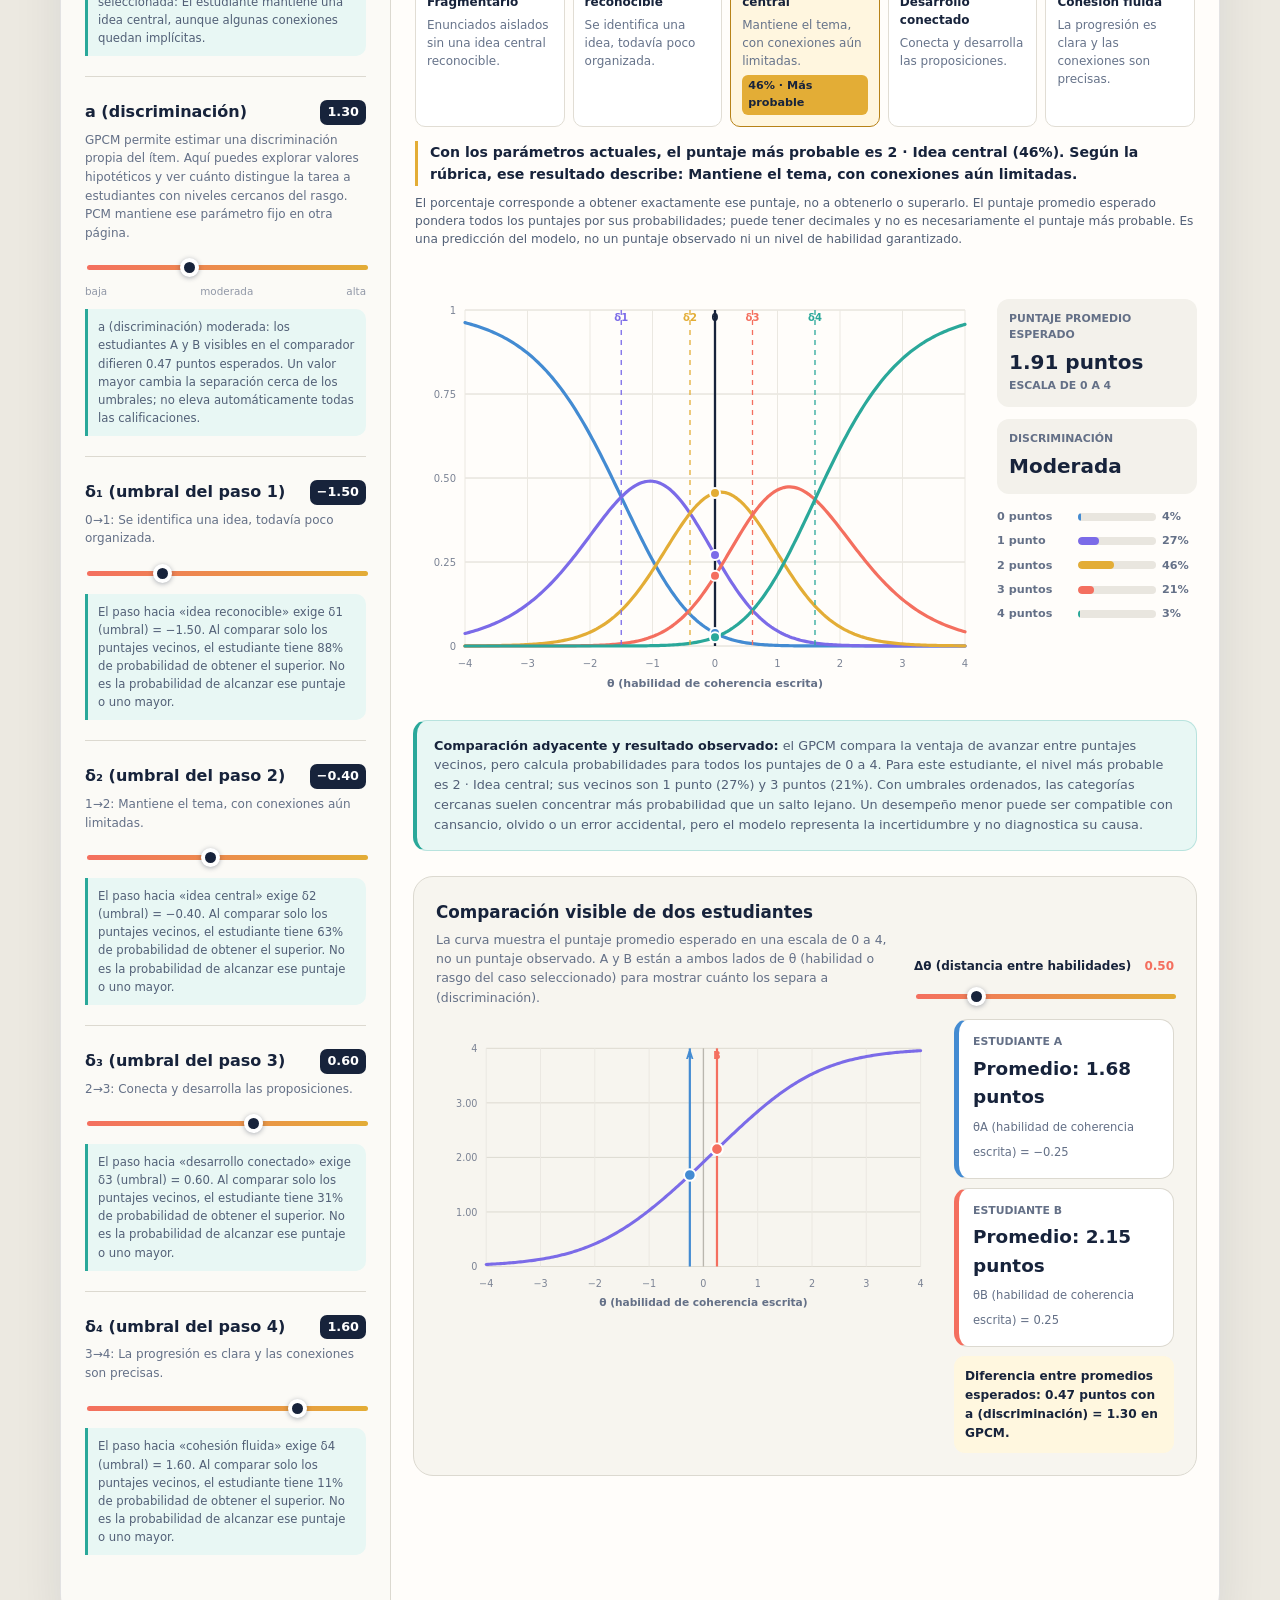
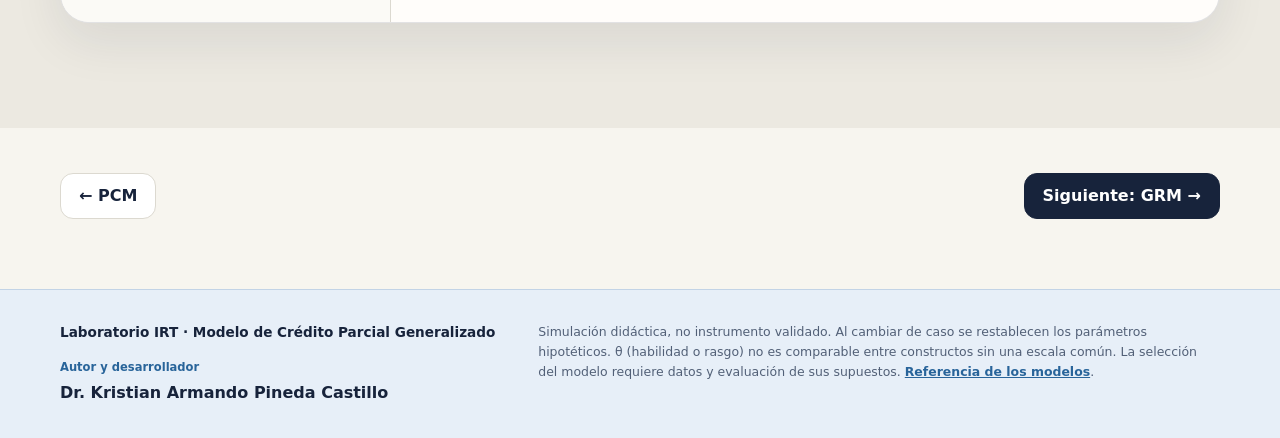
==== commit ac5cb49a: "Replace floating explorer with model section menus and mobile navigation ribbon" ====
--- a/gpcm.html
+++ b/gpcm.html
@@ -5,17 +5,16 @@
   <meta name="viewport" content="width=device-width, initial-scale=1">
   <meta name="description" content="Laboratorio interactivo del Modelo de Crédito Parcial Generalizado (GPCM).">
   <title>GPCM · Laboratorio IRT</title>
-  <link rel="stylesheet" href="lab-common.css?v=score-language-14">
-  <link rel="stylesheet" href="author-header.css?v=score-language-14">
-  <link rel="stylesheet" href="lab-cases.css?v=score-language-14">
+  <link rel="stylesheet" href="lab-common.css?v=model-menu-15">
+  <link rel="stylesheet" href="author-header.css?v=model-menu-15">
+  <link rel="stylesheet" href="lab-cases.css?v=model-menu-15">
   <style>
     .paragraph-demo { position:relative; z-index:2; width:min(430px,88%); padding:23px; border:1px solid rgba(255,255,255,.18); border-radius:18px; background:rgba(255,255,255,.08); font-family:system-ui; font-size:.9rem; line-height:1.75; text-align:left; }
     .paragraph-demo mark { padding:1px 4px; border-radius:4px; color:var(--navy); background:var(--gold); }
   </style>
-  <link rel="stylesheet" href="hero-heading.css?v=score-language-14">
-  <link rel="stylesheet" href="page-explorer.css?v=score-language-14">
-  <link rel="stylesheet" href="site-footer.css?v=score-language-14">
-  <script src="page-explorer.js?v=score-language-14" defer></script>
+  <link rel="stylesheet" href="hero-heading.css?v=model-menu-15">
+  <link rel="stylesheet" href="site-footer.css?v=model-menu-15">
+  <script src="site-navigation.js?v=model-menu-15" defer></script>
 </head>
 <body>
   <header class="site-header">
@@ -24,26 +23,21 @@
       <div class="site-author"><span class="author-role">Desarrollador (autor)</span><strong>Dr. Kristian Armando Pineda Castillo</strong></div>
     </div>
     <div class="header-links">
-    <a class="brand" href="index.html?v=score-language-14" aria-label="Ir a la portada de Laboratorio IRT"><span class="brand-mark">I</span><span>Laboratorio IRT: GPCM</span></a>
+    <a class="brand" href="index.html?v=model-menu-15" aria-label="Ir a la portada de Laboratorio IRT"><span class="brand-mark">I</span><span>Laboratorio IRT: GPCM</span></a>
+    <div class="model-nav-band" id="modelNavBand">
+    <div class="model-nav-row" id="modelNavRow">
+    <button class="model-nav-scroll" id="modelNavPrevious" type="button" aria-label="Mostrar modelos anteriores" hidden>‹</button>
     <nav class="site-nav" aria-label="Modelos">
-      <a href="index.html?v=score-language-14">Inicio</a><a href="rasch.html?v=score-language-14">Rasch / 1–3PL</a>
-      <a href="pcm.html?v=score-language-14">PCM</a><a class="active" aria-current="page" href="gpcm.html?v=score-language-14">GPCM</a><a href="grm.html?v=score-language-14">GRM</a>
+      <a href="index.html?v=model-menu-15">Inicio</a><a href="rasch.html?v=model-menu-15">Rasch / 1–3PL</a>
+      <a href="pcm.html?v=model-menu-15">PCM</a><a class="active" aria-current="page" href="gpcm.html?v=model-menu-15">GPCM</a><a href="grm.html?v=model-menu-15">GRM</a>
     </nav>
+    <button class="model-nav-scroll" id="modelNavNext" type="button" aria-label="Mostrar modelos siguientes" hidden>›</button>
+    </div>
+    <div class="model-nav-track" id="modelNavScrollTrack" aria-hidden="true" hidden><div class="model-nav-thumb" id="modelNavScrollThumb"></div></div>
+    <p class="model-nav-hint"><span id="modelNavHint">Selecciona un modelo para abrir su página.</span> <span id="modelNavScrollHint" hidden>Más modelos: desplaza la franja o usa las flechas.</span></p>
+    </div>
     </div>
   </header>
-
-  <nav class="page-explorer" id="pageExplorer" aria-label="Secciones de esta página">
-    <p class="page-explorer-title" id="pageExplorerTitle">Explorar esta página</p>
-    <button class="page-explorer-toggle" id="pageExplorerToggle" type="button" aria-expanded="true" aria-controls="pageExplorerLinks" hidden>Explorar esta página <span id="pageExplorerIndicator" aria-hidden="true">−</span></button>
-    <ol id="pageExplorerLinks">
-      <li><a href="#inicio">Presentación</a></li><li><a href="#modelo">Parámetros y alcance</a></li><li><a href="#formula">Fórmula</a></li><li><a href="#laboratorio">Laboratorio</a></li><li><a href="#comparacion-personas">Comparar estudiantes</a></li>
-    </ol>
-    <div class="page-explorer-tools" id="pageExplorerTools" hidden>
-      <button type="button" id="pageExplorerMove" aria-describedby="pageExplorerMoveHelp">Mover</button><button type="button" id="pageExplorerReset">Restablecer</button>
-      <span class="page-explorer-help" id="pageExplorerMoveHelp">Arrastra Mover o usa las flechas del teclado.</span>
-      <span class="page-explorer-status" id="pageExplorerStatus" role="status"></span>
-    </div>
-  </nav>
 
   <main>
     <section class="wrap hero" id="inicio">
@@ -68,7 +62,7 @@
         <article class="card"><span class="card-tag">Constructo</span><h3>θ (habilidad de coherencia)</h3><p>Capacidad para mantener una idea central, conectar proposiciones y organizar una progresión lógica.</p></article>
         <article class="card"><span class="card-tag">Rúbrica</span><h3>δ₁ … δ₄ (umbrales de paso)</h3><p>Dificultad de avanzar desde fragmentos aislados hasta un párrafo cohesivo, desarrollado y fluido.</p></article>
         <article class="card"><span class="card-tag">Generalización</span><h3>a (discriminación)</h3><p>GPCM permite estimar una discriminación propia de cada ítem. Indica cuánto separa la tarea a estudiantes con niveles cercanos del rasgo alrededor de los umbrales. PCM, en cambio, la mantiene fija.</p></article>
-        <article class="card parameter-exclusion"><span class="card-tag">Fuera de la formulación estándar</span><h3>c (pseudoazar): no se estima en GPCM</h3><p>Este parámetro no forma parte del GPCM estándar. Esto no descarta respuestas afortunadas: el modelo no identifica su causa. Las extensiones para modelar explícitamente el azar quedan fuera de este sitio.</p><a href="rasch.html?v=score-language-14&amp;case=choice&amp;model=3pl#laboratorio">Ver c en 3PL (otro modelo, con puntuación binaria)</a></article>
+        <article class="card parameter-exclusion"><span class="card-tag">Fuera de la formulación estándar</span><h3>c (pseudoazar): no se estima en GPCM</h3><p>Este parámetro no forma parte del GPCM estándar. Esto no descarta respuestas afortunadas: el modelo no identifica su causa. Las extensiones para modelar explícitamente el azar quedan fuera de este sitio.</p><a href="rasch.html?v=model-menu-15&amp;case=choice&amp;model=3pl#laboratorio">Ver c en 3PL (otro modelo, con puntuación binaria)</a></article>
       </div>
     </section>
 
@@ -90,7 +84,7 @@
             <h3 id="taskTitle">Tarea: redactar un párrafo explicativo coherente</h3>
             <div class="model-navigation">
               <span class="model-badge">Modelo activo: GPCM</span>
-              <a id="otherCreditLab" class="button model-lab-link" href="pcm.html?v=score-language-14#laboratorio" aria-describedby="creditModelNote">Ir al laboratorio PCM</a>
+              <a id="otherCreditLab" class="button model-lab-link" href="pcm.html?v=model-menu-15#laboratorio" aria-describedby="creditModelNote">Ir al laboratorio PCM</a>
             </div>
           </div>
           <p class="model-note" id="creditModelNote" aria-live="polite">GPCM activo: permite estimar una a (discriminación) propia de cada ítem. Aquí exploras valores hipotéticos, no estimaciones a partir de datos. Para revisar la discriminación fija, abre el laboratorio PCM. Al navegar se cargan la rúbrica y los valores iniciales de la otra página.</p>
@@ -186,7 +180,7 @@
       </div>
     </section>
 
-    <div class="wrap back-next"><a class="button" href="pcm.html?v=score-language-14">← PCM</a><a class="button primary" href="grm.html?v=score-language-14">Siguiente: GRM →</a></div>
+    <div class="wrap back-next"><a class="button" href="pcm.html?v=model-menu-15">← PCM</a><a class="button primary" href="grm.html?v=model-menu-15">Siguiente: GRM →</a></div>
   </main>
   <footer class="site-footer">
     <div class="wrap site-footer-inner">
@@ -196,7 +190,7 @@
   </footer>
 
   <script src="lab-utils.js"></script>
-  <script src="lab-cases.js?v=score-language-14"></script>
+  <script src="lab-cases.js?v=model-menu-15"></script>
   <script>
     (() => {
       const $ = id => document.getElementById(id);
--- a/author-header.css
+++ b/author-header.css
@@ -1,4 +1,4 @@
-html { scroll-padding-top: 150px; }
+html { scroll-padding-top: var(--page-header-offset, 200px); }
 
 .site-header, .topbar {
   flex-wrap: wrap;
@@ -57,26 +57,59 @@
 }
 .header-links .brand { flex-shrink: 0; gap: 12px; font-size: 1rem; font-weight: 900; letter-spacing: -.01em; white-space: nowrap; }
 .header-links .brand-mark { width: 39px; height: 39px; }
-.header-links .site-nav { display: flex; align-items: center; flex-wrap: nowrap; flex-shrink: 0; gap: 5px; white-space: nowrap; }
-.header-links .site-nav a { padding: 8px 11px; border-radius: 999px; color: #526077; font-size: .8rem; font-weight: 800; text-decoration: none; }
+.model-nav-band { flex: 1 1 auto; min-width: 0; max-width: 100%; padding: 6px 8px; border: 1px solid #b5cae2; border-radius: 12px; background: #d4e2f2; }
+.model-nav-row { display: flex; align-items: center; gap: 4px; min-width: 0; }
+.header-links .site-nav { display: flex; align-items: center; justify-content: flex-start; flex-wrap: nowrap; flex: 1 1 auto; min-width: 0; gap: 5px; padding: 4px; overflow-x: auto; overscroll-behavior-x: contain; white-space: nowrap; scrollbar-width: auto; scrollbar-color: #526d8a #e7eff8; }
+.header-links .site-nav::-webkit-scrollbar { height: 9px; }
+.header-links .site-nav::-webkit-scrollbar-track { border-radius: 5px; background: #e7eff8; }
+.header-links .site-nav::-webkit-scrollbar-thumb { border: 2px solid #e7eff8; border-radius: 5px; background: #526d8a; }
+.header-links .site-nav a, .header-links .site-nav button { display: inline-flex; align-items: center; justify-content: center; gap: 6px; flex: 0 0 auto; min-height: 44px; padding: 8px 11px; border: 0; border-radius: 999px; color: #526077; background: transparent; font: inherit; font-size: .8rem; font-weight: 800; text-decoration: none; cursor: pointer; }
 .header-links .site-nav a:hover { color: #17233b; background: #d4e2f2; }
+.header-links .site-nav button:hover, .header-links .site-nav button[aria-expanded="true"] { color: #17233b; background: #bcd2e9; }
 .header-links .site-nav a.active, .header-links .site-nav a[aria-current="page"] { color: white; background: #17233b; }
-.header-links a:focus-visible { outline: 3px solid #28649a; outline-offset: 3px; }
+.header-links .site-nav button.active, .header-links .site-nav button[aria-current="page"] { color: white; background: #17233b; }
+.model-nav-chevron { font-size: .65rem; }
+.header-links a:focus-visible, .header-links button:focus-visible, .model-sections a:focus-visible, .model-sections button:focus-visible { outline: 3px solid #28649a; outline-offset: 2px; }
+.model-nav-scroll { flex: 0 0 32px; width: 32px; min-height: 44px; padding: 0; border: 1px solid #9ab6d5; border-radius: 9px; color: #17233b; background: #f7fbff; font: inherit; font-size: 1.4rem; cursor: pointer; }
+.model-nav-scroll:disabled { opacity: .45; cursor: default; }
+.model-nav-hint { display: none; margin: 4px 4px 0; color: #36546f; font-size: .65rem; line-height: 1.4; }
+.model-nav-band.has-overflow .model-nav-hint { display: block; }
+.model-nav-track { height: 5px; margin: 4px; overflow: hidden; border-radius: 4px; background: #a5bdd8; }
+.model-nav-thumb { height: 100%; border-radius: inherit; background: #36546f; }
+.model-sections { flex: 1 1 100%; min-width: 0; padding: 12px; border: 1px solid #b5cae2; border-radius: 12px; background: #f7fbff; }
+.model-sections-head { display: flex; align-items: center; justify-content: space-between; gap: 12px; }
+.model-sections h2 { margin: 0; color: #17233b; font-size: 1rem; line-height: 1.4; }
+.model-sections-close { flex-shrink: 0; min-height: 44px; padding: 7px 12px; border: 1px solid #b5cae2; border-radius: 8px; color: #17233b; background: white; font: inherit; font-size: .78rem; font-weight: 750; cursor: pointer; }
+.model-sections ol { display: grid; grid-template-columns: repeat(auto-fit, minmax(170px, 1fr)); gap: 6px; max-height: min(280px, 35dvh); overflow-y: auto; overscroll-behavior-y: contain; margin: 8px 0 0; padding: 4px; list-style: none; }
+.model-sections li { min-width: 0; }
+.model-sections a { display: flex; align-items: center; min-height: 44px; height: 100%; padding: 10px; border-radius: 8px; color: #36546f; font-size: .8rem; font-weight: 650; line-height: 1.4; text-decoration: none; }
+.model-sections a:hover { background: #e7eff8; }
+.model-sections a[aria-current="location"] { color: #17233b; background: #fff1cb; font-weight: 850; }
+.site-header [hidden], .topbar [hidden] { display: none !important; }
 
 @media (max-width: 1120px) {
   .header-links {
     flex-basis: 100%;
-    overflow-x: auto;
-    overscroll-behavior-x: contain;
-    padding: 2px 0;
+    flex-wrap: wrap;
+    gap: 10px;
+    padding: 0;
     border-left: 0;
-    scrollbar-width: thin;
   }
+  .model-nav-band { flex-basis: 100%; }
+  .model-nav-hint { display: block; }
 }
 @media (max-width: 760px) {
   .site-header, .topbar { align-items: center; gap: 12px; padding-top: 12px; padding-bottom: 12px; }
   .author-profile { flex-basis: 100%; }
   .header-links { justify-content: flex-start; }
+  .header-links .brand { font-size: .85rem; white-space: normal; }
   .header-links .site-nav, .header-links .topnav { display: flex; }
   .site-author { font-size: .78rem; }
+  .model-sections ol { grid-template-columns: repeat(2, minmax(0, 1fr)); }
 }
+@media (prefers-reduced-motion: reduce) {
+  html { scroll-behavior: auto; }
+}
+@media print {
+  .model-nav-band, .model-sections { display: none; }
+}
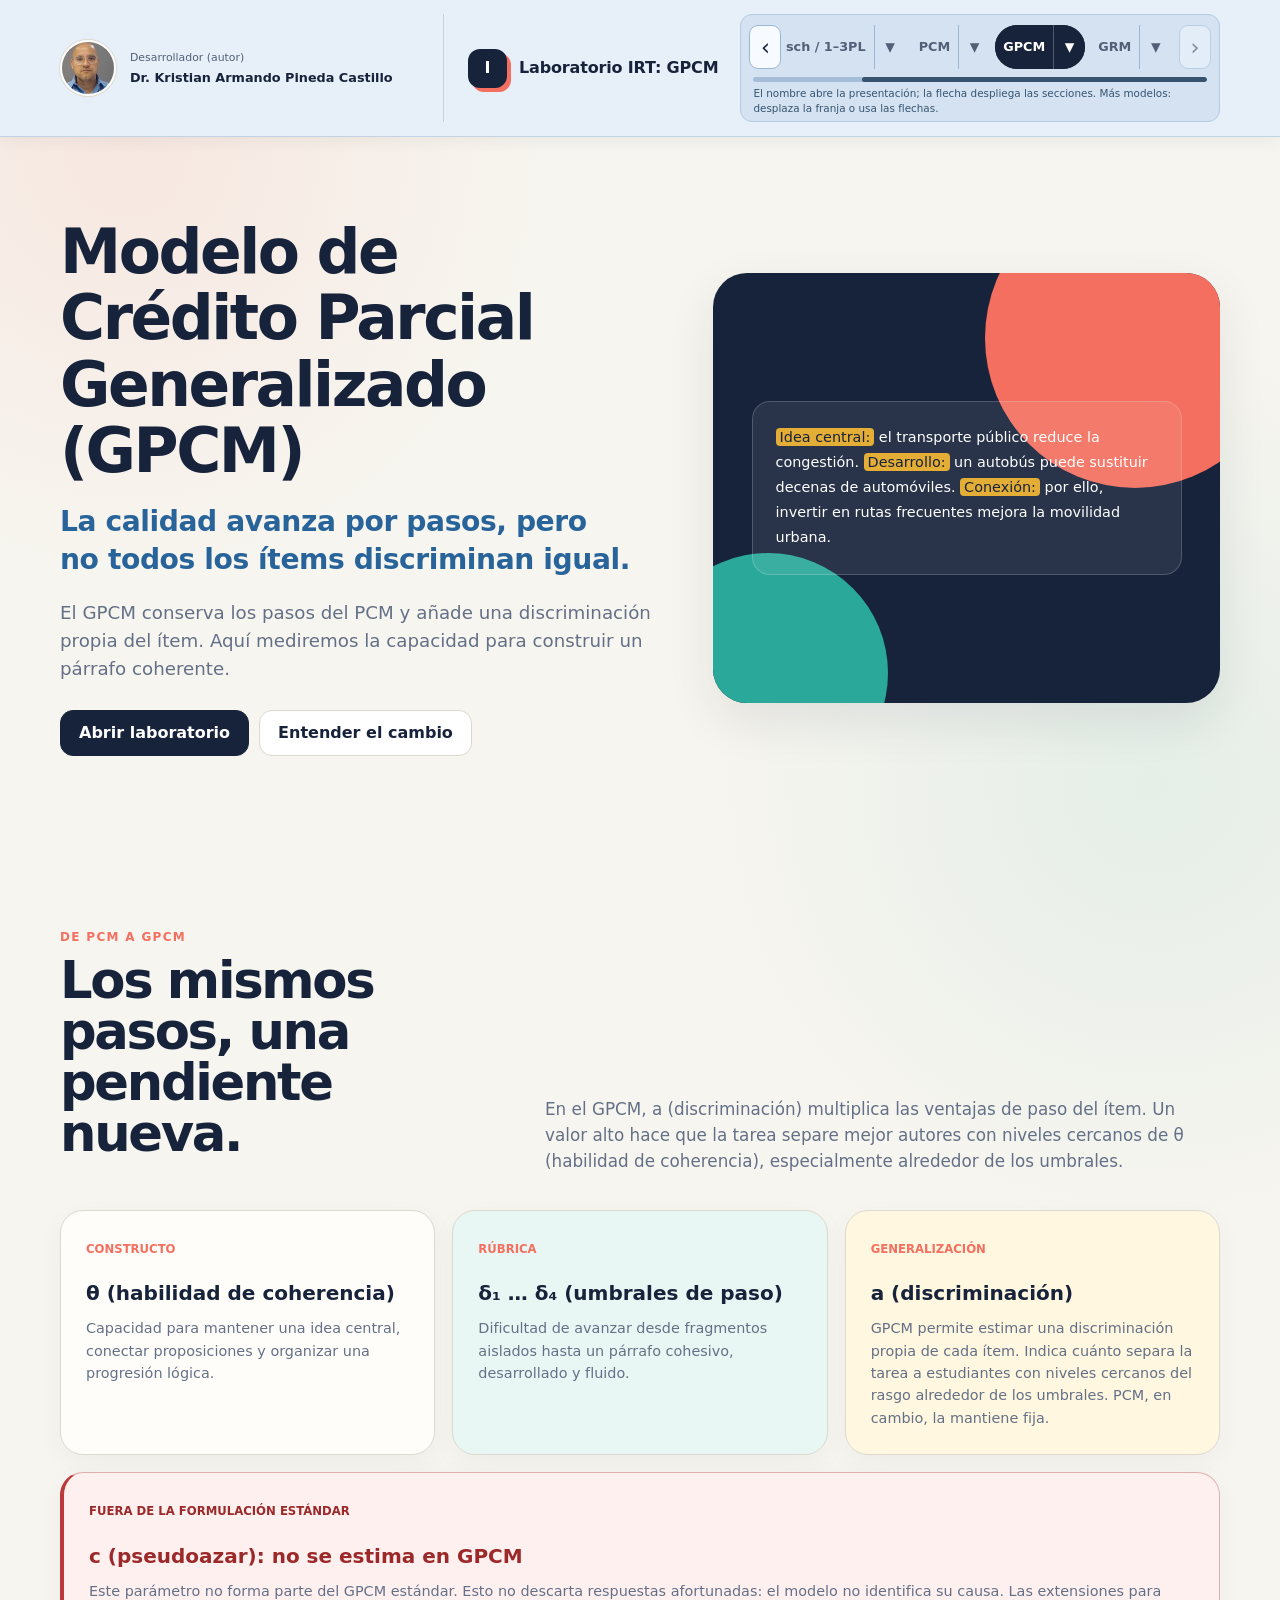
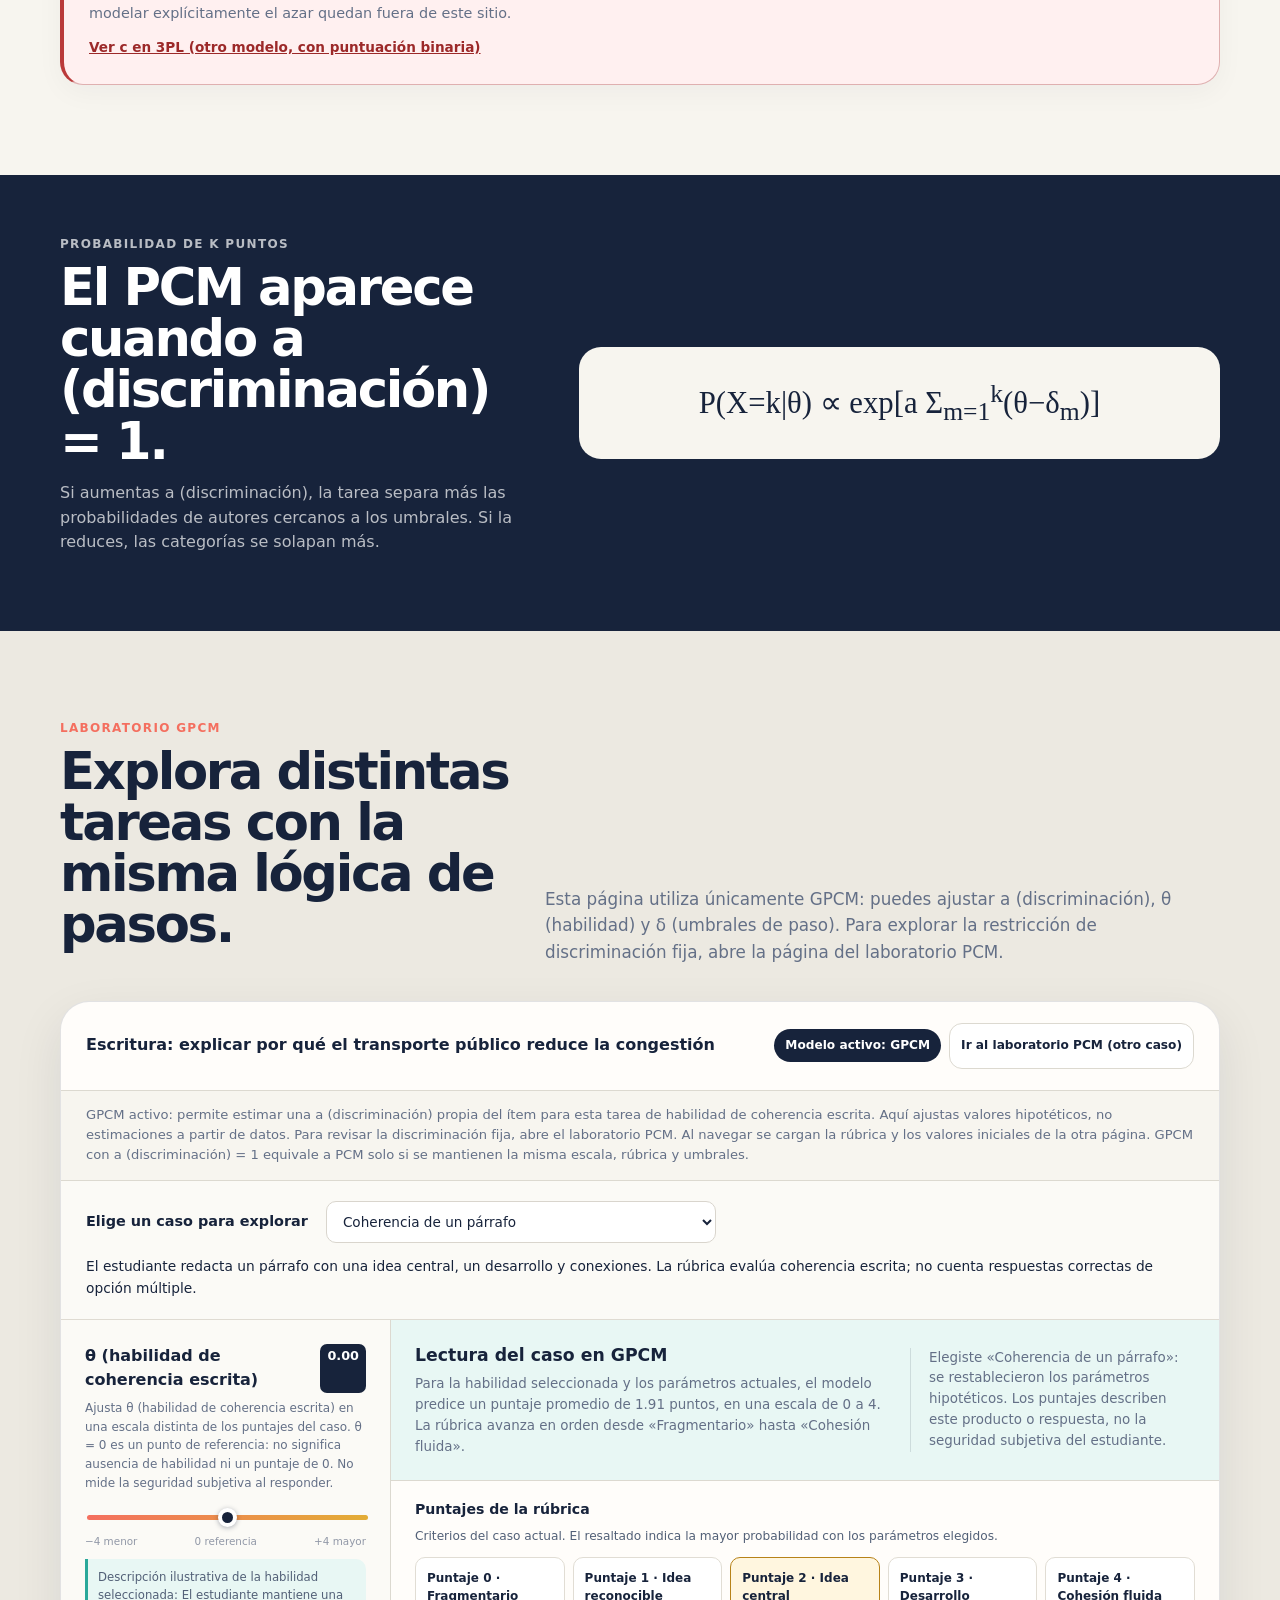
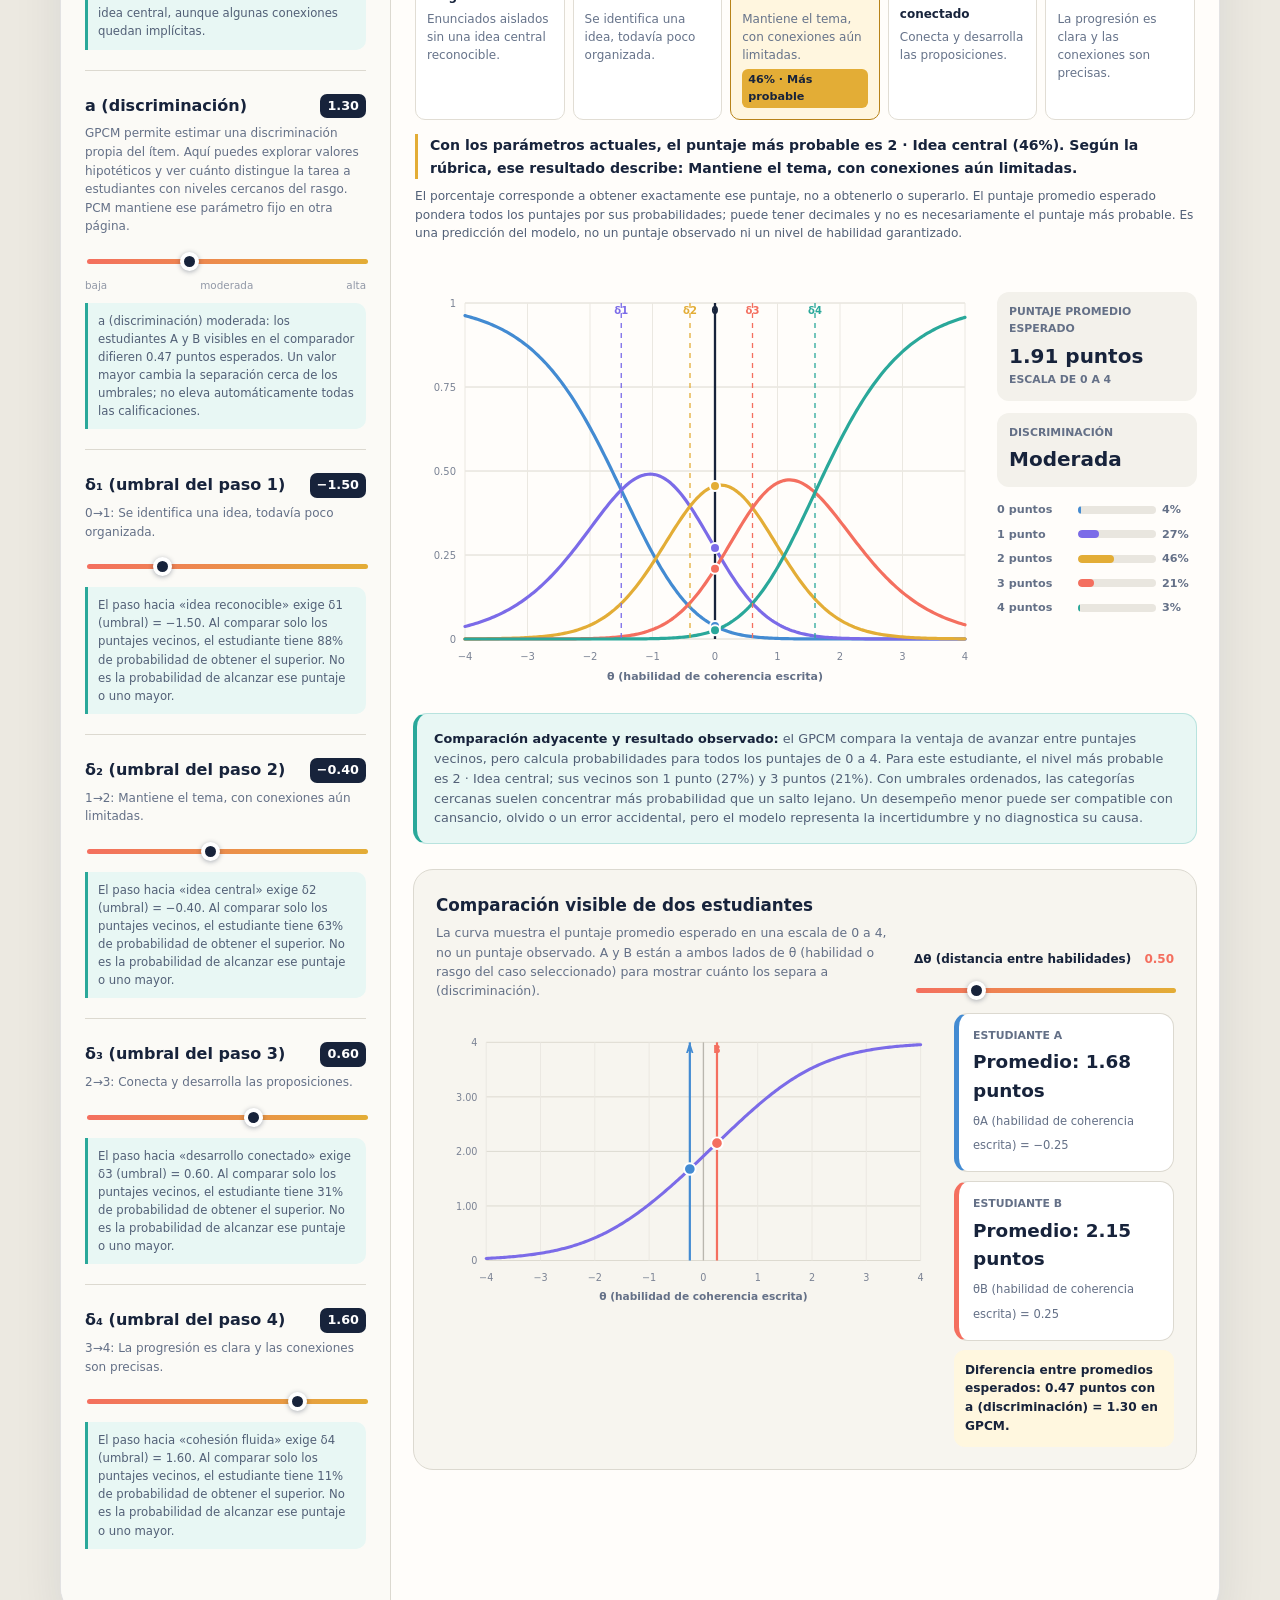
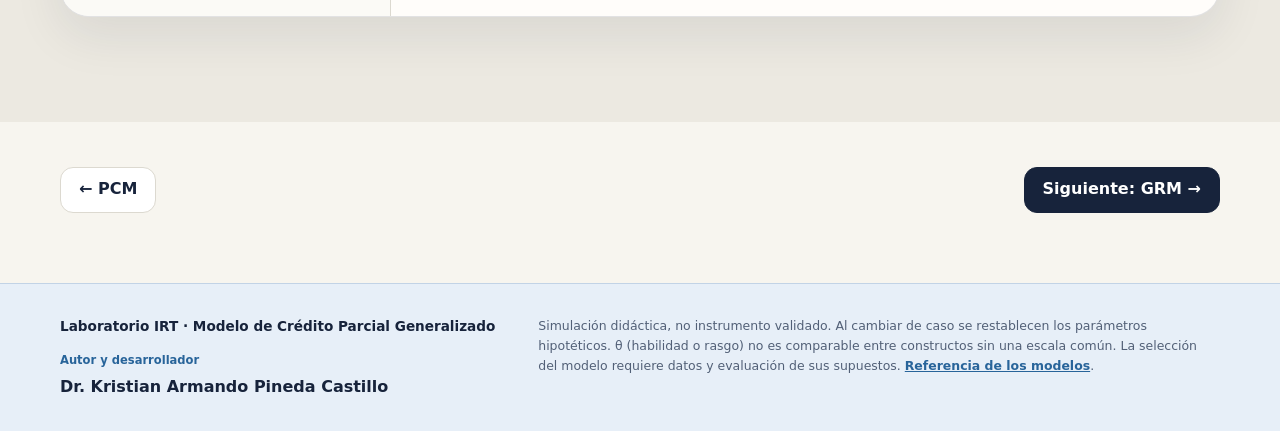
==== commit 48292762: "Refine split model navigation and collapsible mobile header" ====
--- a/gpcm.html
+++ b/gpcm.html
@@ -5,16 +5,16 @@
   <meta name="viewport" content="width=device-width, initial-scale=1">
   <meta name="description" content="Laboratorio interactivo del Modelo de Crédito Parcial Generalizado (GPCM).">
   <title>GPCM · Laboratorio IRT</title>
-  <link rel="stylesheet" href="lab-common.css?v=model-menu-15">
-  <link rel="stylesheet" href="author-header.css?v=model-menu-15">
-  <link rel="stylesheet" href="lab-cases.css?v=model-menu-15">
+  <link rel="stylesheet" href="lab-common.css?v=split-nav-16">
+  <link rel="stylesheet" href="author-header.css?v=split-nav-16">
+  <link rel="stylesheet" href="lab-cases.css?v=split-nav-16">
   <style>
     .paragraph-demo { position:relative; z-index:2; width:min(430px,88%); padding:23px; border:1px solid rgba(255,255,255,.18); border-radius:18px; background:rgba(255,255,255,.08); font-family:system-ui; font-size:.9rem; line-height:1.75; text-align:left; }
     .paragraph-demo mark { padding:1px 4px; border-radius:4px; color:var(--navy); background:var(--gold); }
   </style>
-  <link rel="stylesheet" href="hero-heading.css?v=model-menu-15">
-  <link rel="stylesheet" href="site-footer.css?v=model-menu-15">
-  <script src="site-navigation.js?v=model-menu-15" defer></script>
+  <link rel="stylesheet" href="hero-heading.css?v=split-nav-16">
+  <link rel="stylesheet" href="site-footer.css?v=split-nav-16">
+  <script src="site-navigation.js?v=split-nav-16" defer></script>
 </head>
 <body>
   <header class="site-header">
@@ -23,13 +23,14 @@
       <div class="site-author"><span class="author-role">Desarrollador (autor)</span><strong>Dr. Kristian Armando Pineda Castillo</strong></div>
     </div>
     <div class="header-links">
-    <a class="brand" href="index.html?v=model-menu-15" aria-label="Ir a la portada de Laboratorio IRT"><span class="brand-mark">I</span><span>Laboratorio IRT: GPCM</span></a>
+    <a class="brand" href="index.html?v=split-nav-16" aria-label="Ir a la portada de Laboratorio IRT"><span class="brand-mark">I</span><span>Laboratorio IRT<span class="brand-page-name">: GPCM</span></span></a>
+    <button class="mobile-nav-toggle" id="modelNavToggle" type="button" aria-expanded="false" aria-controls="modelNavBand" aria-label="Mostrar menú de modelos" hidden>Menú</button>
     <div class="model-nav-band" id="modelNavBand">
     <div class="model-nav-row" id="modelNavRow">
     <button class="model-nav-scroll" id="modelNavPrevious" type="button" aria-label="Mostrar modelos anteriores" hidden>‹</button>
     <nav class="site-nav" aria-label="Modelos">
-      <a href="index.html?v=model-menu-15">Inicio</a><a href="rasch.html?v=model-menu-15">Rasch / 1–3PL</a>
-      <a href="pcm.html?v=model-menu-15">PCM</a><a class="active" aria-current="page" href="gpcm.html?v=model-menu-15">GPCM</a><a href="grm.html?v=model-menu-15">GRM</a>
+      <a href="index.html?v=split-nav-16#inicio">Inicio</a><a href="rasch.html?v=split-nav-16#inicio">Rasch / 1–3PL</a>
+      <a href="pcm.html?v=split-nav-16#inicio">PCM</a><a class="active" aria-current="page" href="gpcm.html?v=split-nav-16#inicio">GPCM</a><a href="grm.html?v=split-nav-16#inicio">GRM</a>
     </nav>
     <button class="model-nav-scroll" id="modelNavNext" type="button" aria-label="Mostrar modelos siguientes" hidden>›</button>
     </div>
@@ -42,7 +43,6 @@
   <main>
     <section class="wrap hero" id="inicio">
       <div>
-        <p class="eyebrow">Laboratorio IRT · Crédito parcial</p>
         <h1 class="hero-title">Modelo de Crédito Parcial Generalizado (GPCM)</h1>
         <p class="hero-subtitle">La calidad avanza por pasos, pero no todos los ítems discriminan igual.</p>
         <p class="lede">El GPCM conserva los pasos del PCM y añade una discriminación propia del ítem. Aquí mediremos la capacidad para construir un párrafo coherente.</p>
@@ -62,7 +62,7 @@
         <article class="card"><span class="card-tag">Constructo</span><h3>θ (habilidad de coherencia)</h3><p>Capacidad para mantener una idea central, conectar proposiciones y organizar una progresión lógica.</p></article>
         <article class="card"><span class="card-tag">Rúbrica</span><h3>δ₁ … δ₄ (umbrales de paso)</h3><p>Dificultad de avanzar desde fragmentos aislados hasta un párrafo cohesivo, desarrollado y fluido.</p></article>
         <article class="card"><span class="card-tag">Generalización</span><h3>a (discriminación)</h3><p>GPCM permite estimar una discriminación propia de cada ítem. Indica cuánto separa la tarea a estudiantes con niveles cercanos del rasgo alrededor de los umbrales. PCM, en cambio, la mantiene fija.</p></article>
-        <article class="card parameter-exclusion"><span class="card-tag">Fuera de la formulación estándar</span><h3>c (pseudoazar): no se estima en GPCM</h3><p>Este parámetro no forma parte del GPCM estándar. Esto no descarta respuestas afortunadas: el modelo no identifica su causa. Las extensiones para modelar explícitamente el azar quedan fuera de este sitio.</p><a href="rasch.html?v=model-menu-15&amp;case=choice&amp;model=3pl#laboratorio">Ver c en 3PL (otro modelo, con puntuación binaria)</a></article>
+        <article class="card parameter-exclusion"><span class="card-tag">Fuera de la formulación estándar</span><h3>c (pseudoazar): no se estima en GPCM</h3><p>Este parámetro no forma parte del GPCM estándar. Esto no descarta respuestas afortunadas: el modelo no identifica su causa. Las extensiones para modelar explícitamente el azar quedan fuera de este sitio.</p><a href="rasch.html?v=split-nav-16&amp;case=choice&amp;model=3pl#laboratorio">Ver c en 3PL (otro modelo, con puntuación binaria)</a></article>
       </div>
     </section>
 
@@ -84,7 +84,7 @@
             <h3 id="taskTitle">Tarea: redactar un párrafo explicativo coherente</h3>
             <div class="model-navigation">
               <span class="model-badge">Modelo activo: GPCM</span>
-              <a id="otherCreditLab" class="button model-lab-link" href="pcm.html?v=model-menu-15#laboratorio" aria-describedby="creditModelNote">Ir al laboratorio PCM</a>
+              <a id="otherCreditLab" class="button model-lab-link" href="pcm.html?v=split-nav-16#laboratorio" aria-describedby="creditModelNote">Ir al laboratorio PCM</a>
             </div>
           </div>
           <p class="model-note" id="creditModelNote" aria-live="polite">GPCM activo: permite estimar una a (discriminación) propia de cada ítem. Aquí exploras valores hipotéticos, no estimaciones a partir de datos. Para revisar la discriminación fija, abre el laboratorio PCM. Al navegar se cargan la rúbrica y los valores iniciales de la otra página.</p>
@@ -180,7 +180,7 @@
       </div>
     </section>
 
-    <div class="wrap back-next"><a class="button" href="pcm.html?v=model-menu-15">← PCM</a><a class="button primary" href="grm.html?v=model-menu-15">Siguiente: GRM →</a></div>
+    <div class="wrap back-next"><a class="button" href="pcm.html?v=split-nav-16">← PCM</a><a class="button primary" href="grm.html?v=split-nav-16">Siguiente: GRM →</a></div>
   </main>
   <footer class="site-footer">
     <div class="wrap site-footer-inner">
@@ -190,7 +190,7 @@
   </footer>
 
   <script src="lab-utils.js"></script>
-  <script src="lab-cases.js?v=model-menu-15"></script>
+  <script src="lab-cases.js?v=split-nav-16"></script>
   <script>
     (() => {
       const $ = id => document.getElementById(id);
--- a/author-header.css
+++ b/author-header.css
@@ -57,6 +57,8 @@
 }
 .header-links .brand { flex-shrink: 0; gap: 12px; font-size: 1rem; font-weight: 900; letter-spacing: -.01em; white-space: nowrap; }
 .header-links .brand-mark { width: 39px; height: 39px; }
+.mobile-nav-toggle { display: none; min-height: 44px; padding: 8px 12px; border: 1px solid #17233b; border-radius: 9px; color: white; background: #17233b; font: inherit; font-size: .8rem; font-weight: 800; cursor: pointer; }
+.mobile-nav-toggle[aria-expanded="true"] { background: #36546f; }
 .model-nav-band { flex: 1 1 auto; min-width: 0; max-width: 100%; padding: 6px 8px; border: 1px solid #b5cae2; border-radius: 12px; background: #d4e2f2; }
 .model-nav-row { display: flex; align-items: center; gap: 4px; min-width: 0; }
 .header-links .site-nav { display: flex; align-items: center; justify-content: flex-start; flex-wrap: nowrap; flex: 1 1 auto; min-width: 0; gap: 5px; padding: 4px; overflow-x: auto; overscroll-behavior-x: contain; white-space: nowrap; scrollbar-width: auto; scrollbar-color: #526d8a #e7eff8; }
@@ -67,8 +69,14 @@
 .header-links .site-nav a:hover { color: #17233b; background: #d4e2f2; }
 .header-links .site-nav button:hover, .header-links .site-nav button[aria-expanded="true"] { color: #17233b; background: #bcd2e9; }
 .header-links .site-nav a.active, .header-links .site-nav a[aria-current="page"] { color: white; background: #17233b; }
-.header-links .site-nav button.active, .header-links .site-nav button[aria-current="page"] { color: white; background: #17233b; }
-.model-nav-chevron { font-size: .65rem; }
+.model-nav-item { display: flex; align-items: stretch; flex: 0 0 auto; border-radius: 999px; }
+.model-nav-item.is-open { background: #bcd2e9; }
+.model-nav-item.is-current { background: #17233b; }
+.header-links .site-nav .model-nav-item > a { padding: 8px; border-radius: 999px 0 0 999px; }
+.header-links .site-nav .model-nav-item > button { min-width: 32px; padding: 4px; border-left: 1px solid #9ab6d5; border-radius: 0 999px 999px 0; }
+.header-links .site-nav .model-nav-item.is-current > button { color: white; border-left-color: rgba(255,255,255,.25); background: #17233b; }
+.model-nav-chevron { font-size: 1.2rem; line-height: 1; }
+.site-nav button[aria-expanded="true"] .model-nav-chevron { transform: rotate(180deg); }
 .header-links a:focus-visible, .header-links button:focus-visible, .model-sections a:focus-visible, .model-sections button:focus-visible { outline: 3px solid #28649a; outline-offset: 2px; }
 .model-nav-scroll { flex: 0 0 32px; width: 32px; min-height: 44px; padding: 0; border: 1px solid #9ab6d5; border-radius: 9px; color: #17233b; background: #f7fbff; font: inherit; font-size: 1.4rem; cursor: pointer; }
 .model-nav-scroll:disabled { opacity: .45; cursor: default; }
@@ -76,13 +84,13 @@
 .model-nav-band.has-overflow .model-nav-hint { display: block; }
 .model-nav-track { height: 5px; margin: 4px; overflow: hidden; border-radius: 4px; background: #a5bdd8; }
 .model-nav-thumb { height: 100%; border-radius: inherit; background: #36546f; }
-.model-sections { flex: 1 1 100%; min-width: 0; padding: 12px; border: 1px solid #b5cae2; border-radius: 12px; background: #f7fbff; }
+.model-sections { position: absolute; z-index: 21; top: 100%; width: min(280px, calc(100vw - 24px)); padding: 12px; border: 1px solid #b5cae2; border-radius: 0 0 12px 12px; background: #f7fbff; box-shadow: 0 10px 24px rgba(23,35,59,.15); }
 .model-sections-head { display: flex; align-items: center; justify-content: space-between; gap: 12px; }
 .model-sections h2 { margin: 0; color: #17233b; font-size: 1rem; line-height: 1.4; }
 .model-sections-close { flex-shrink: 0; min-height: 44px; padding: 7px 12px; border: 1px solid #b5cae2; border-radius: 8px; color: #17233b; background: white; font: inherit; font-size: .78rem; font-weight: 750; cursor: pointer; }
-.model-sections ol { display: grid; grid-template-columns: repeat(auto-fit, minmax(170px, 1fr)); gap: 6px; max-height: min(280px, 35dvh); overflow-y: auto; overscroll-behavior-y: contain; margin: 8px 0 0; padding: 4px; list-style: none; }
+.model-sections ol { display: flex; flex-direction: column; gap: 4px; max-height: min(480px, max(44px, calc(100dvh - var(--page-header-offset, 200px) - 76px))); overflow-y: auto; overscroll-behavior-y: contain; margin: 8px 0 0; padding: 4px; list-style: none; }
 .model-sections li { min-width: 0; }
-.model-sections a { display: flex; align-items: center; min-height: 44px; height: 100%; padding: 10px; border-radius: 8px; color: #36546f; font-size: .8rem; font-weight: 650; line-height: 1.4; text-decoration: none; }
+.model-sections a { display: flex; align-items: center; min-height: 44px; padding: 10px; border-radius: 8px; color: #36546f; font-size: .8rem; font-weight: 650; line-height: 1.4; text-decoration: none; }
 .model-sections a:hover { background: #e7eff8; }
 .model-sections a[aria-current="location"] { color: #17233b; background: #fff1cb; font-weight: 850; }
 .site-header [hidden], .topbar [hidden] { display: none !important; }
@@ -103,9 +111,11 @@
   .author-profile { flex-basis: 100%; }
   .header-links { justify-content: flex-start; }
   .header-links .brand { font-size: .85rem; white-space: normal; }
+  .brand-page-name { display: none; }
+  .mobile-nav-toggle { display: inline-flex; align-items: center; justify-content: center; margin-left: auto; }
   .header-links .site-nav, .header-links .topnav { display: flex; }
   .site-author { font-size: .78rem; }
-  .model-sections ol { grid-template-columns: repeat(2, minmax(0, 1fr)); }
+  .header-links .site-nav .model-nav-item > button { min-width: 44px; }
 }
 @media (prefers-reduced-motion: reduce) {
   html { scroll-behavior: auto; }
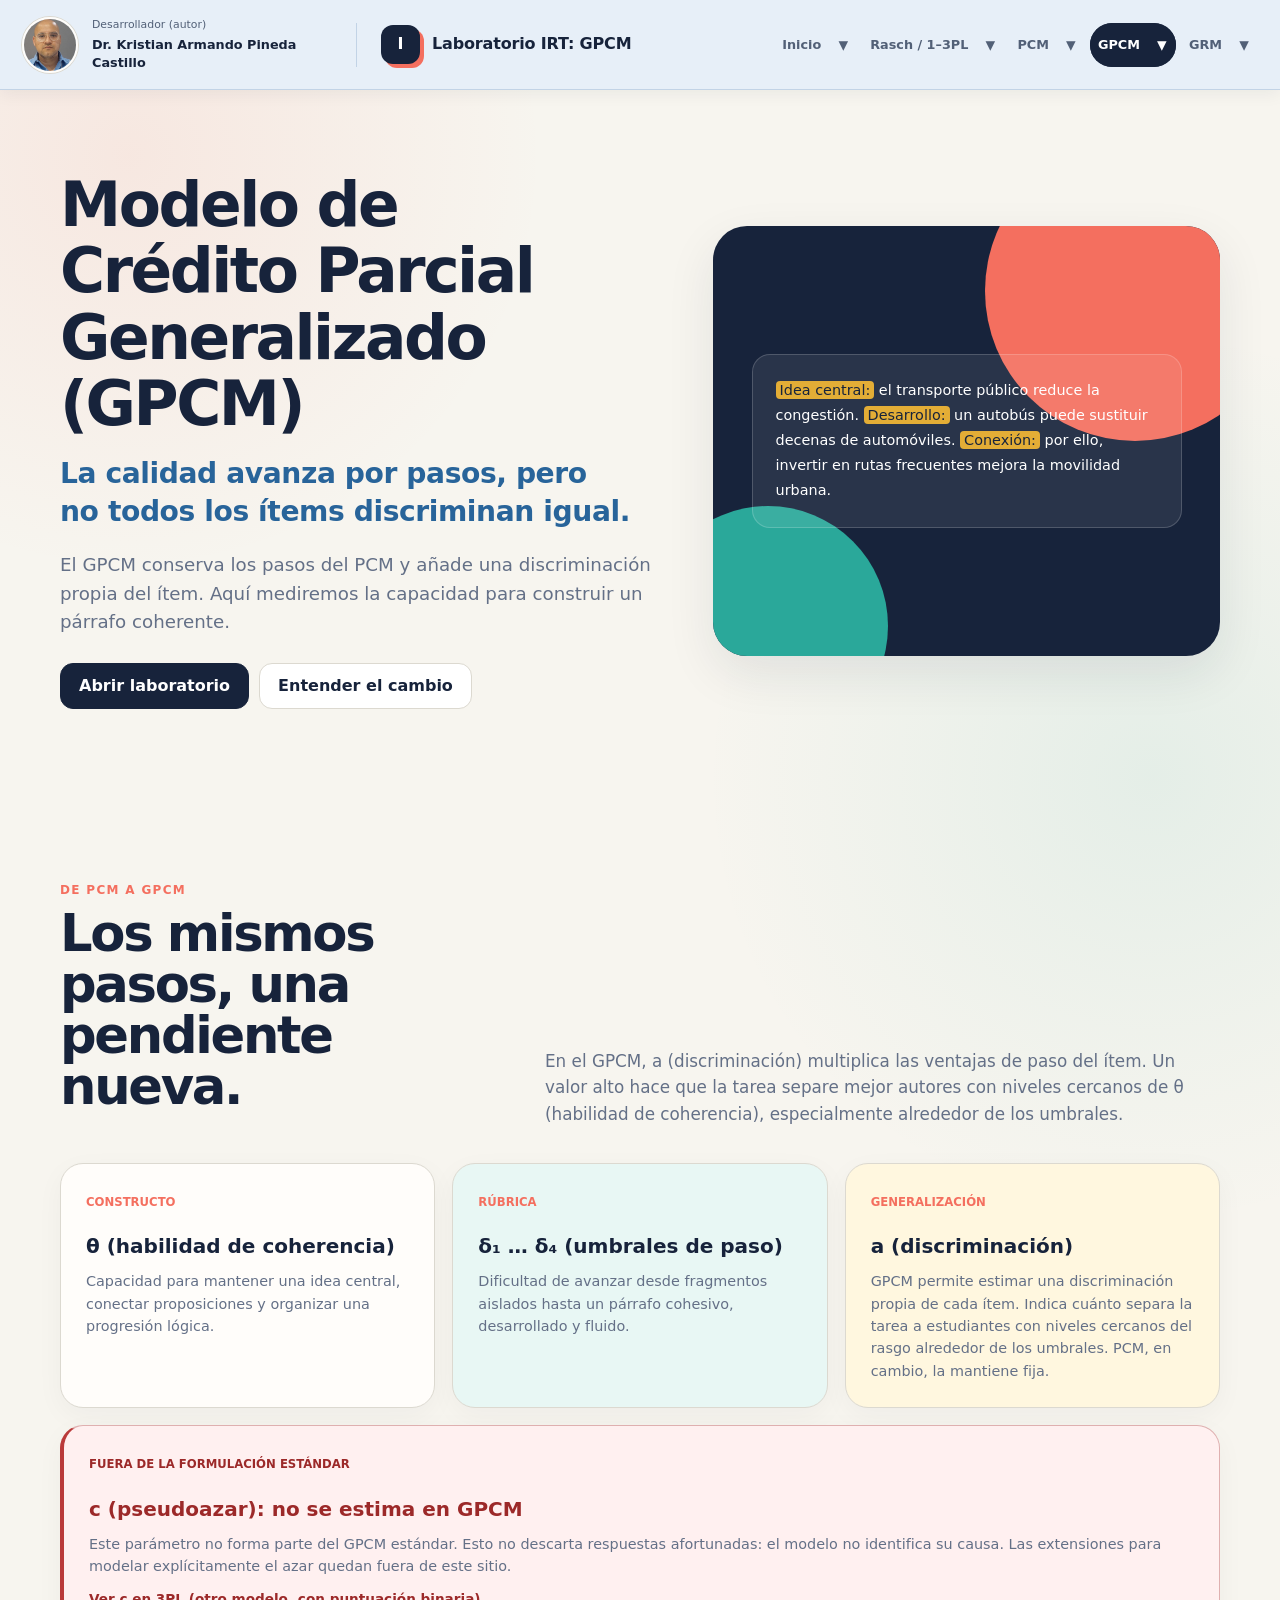
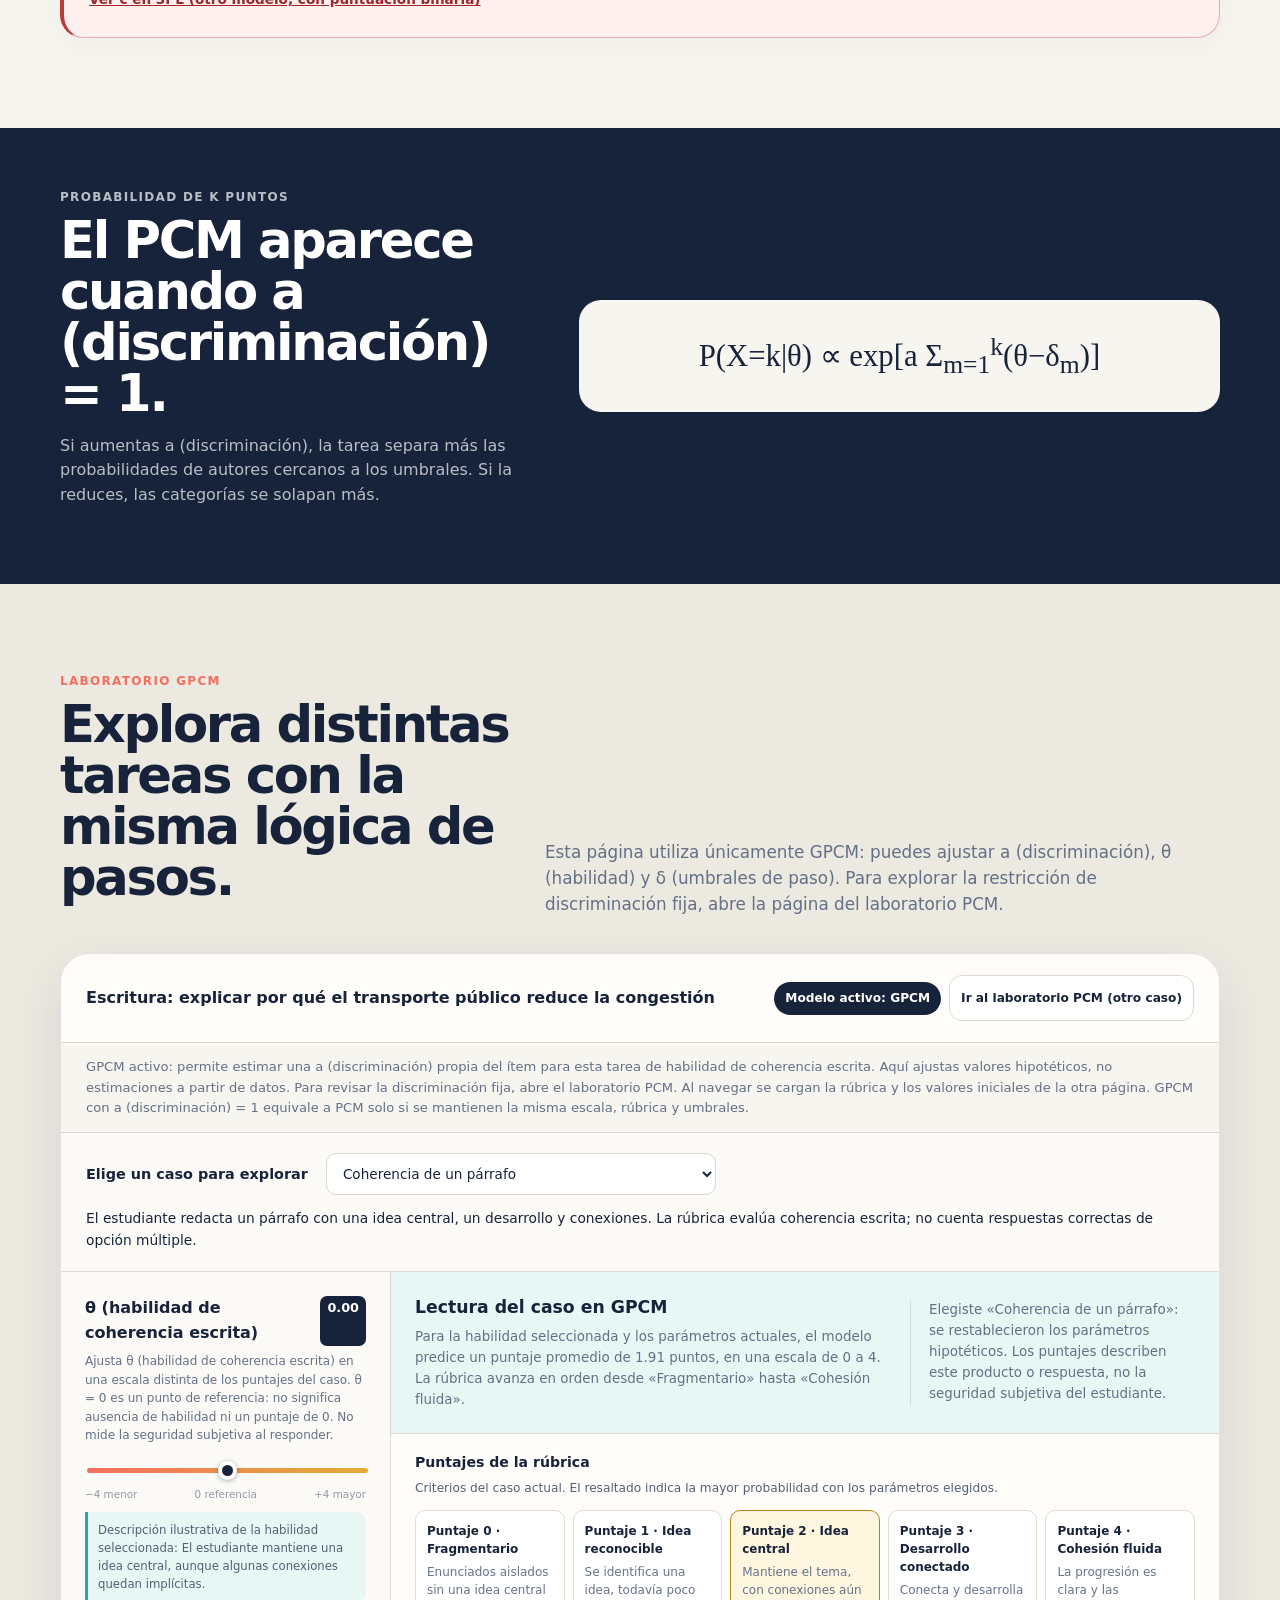
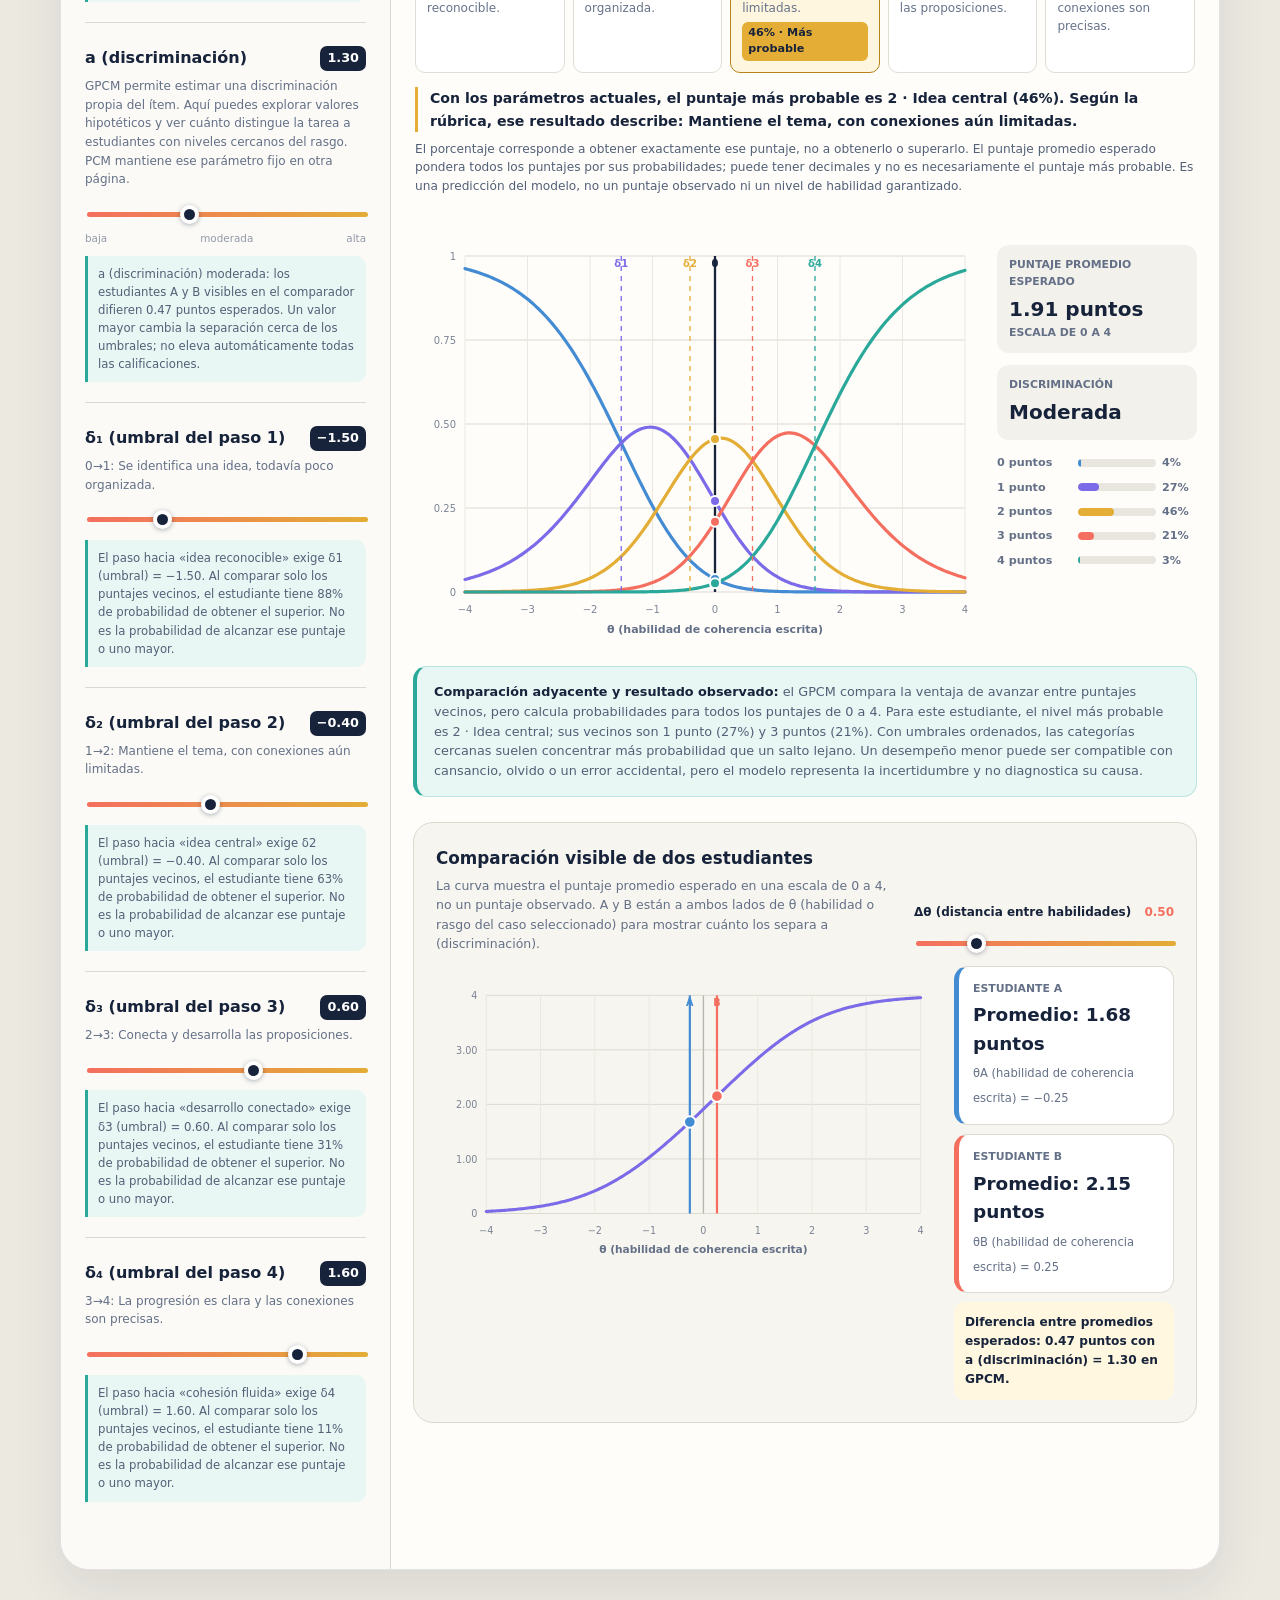
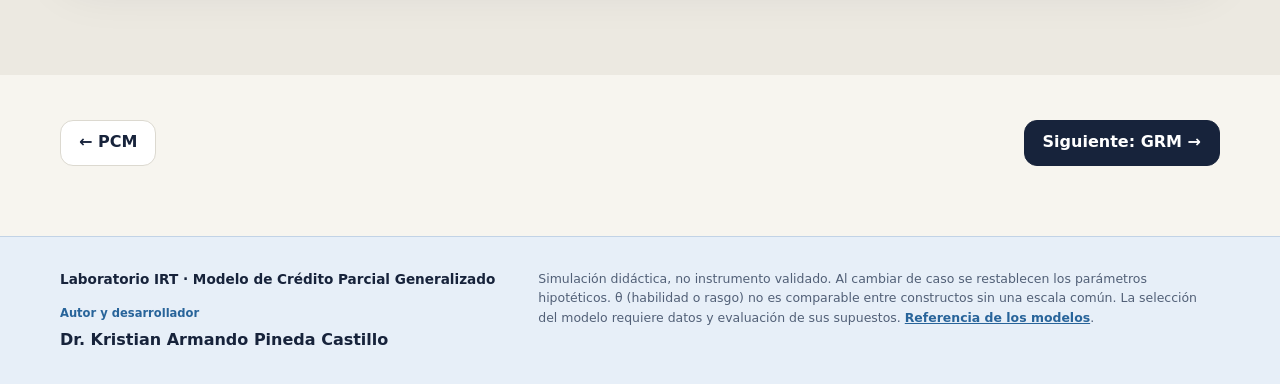
==== commit 80753500: "Use mobile model accordion and adjacent desktop dropdowns" ====
--- a/gpcm.html
+++ b/gpcm.html
@@ -5,16 +5,16 @@
   <meta name="viewport" content="width=device-width, initial-scale=1">
   <meta name="description" content="Laboratorio interactivo del Modelo de Crédito Parcial Generalizado (GPCM).">
   <title>GPCM · Laboratorio IRT</title>
-  <link rel="stylesheet" href="lab-common.css?v=split-nav-16">
-  <link rel="stylesheet" href="author-header.css?v=split-nav-16">
-  <link rel="stylesheet" href="lab-cases.css?v=split-nav-16">
+  <link rel="stylesheet" href="lab-common.css?v=accordion-nav-17">
+  <link rel="stylesheet" href="author-header.css?v=accordion-nav-17">
+  <link rel="stylesheet" href="lab-cases.css?v=accordion-nav-17">
   <style>
     .paragraph-demo { position:relative; z-index:2; width:min(430px,88%); padding:23px; border:1px solid rgba(255,255,255,.18); border-radius:18px; background:rgba(255,255,255,.08); font-family:system-ui; font-size:.9rem; line-height:1.75; text-align:left; }
     .paragraph-demo mark { padding:1px 4px; border-radius:4px; color:var(--navy); background:var(--gold); }
   </style>
-  <link rel="stylesheet" href="hero-heading.css?v=split-nav-16">
-  <link rel="stylesheet" href="site-footer.css?v=split-nav-16">
-  <script src="site-navigation.js?v=split-nav-16" defer></script>
+  <link rel="stylesheet" href="hero-heading.css?v=accordion-nav-17">
+  <link rel="stylesheet" href="site-footer.css?v=accordion-nav-17">
+  <script src="site-navigation.js?v=accordion-nav-17" defer></script>
 </head>
 <body>
   <header class="site-header">
@@ -23,19 +23,13 @@
       <div class="site-author"><span class="author-role">Desarrollador (autor)</span><strong>Dr. Kristian Armando Pineda Castillo</strong></div>
     </div>
     <div class="header-links">
-    <a class="brand" href="index.html?v=split-nav-16" aria-label="Ir a la portada de Laboratorio IRT"><span class="brand-mark">I</span><span>Laboratorio IRT<span class="brand-page-name">: GPCM</span></span></a>
+    <a class="brand" href="index.html?v=accordion-nav-17" aria-label="Ir a la portada de Laboratorio IRT"><span class="brand-mark">I</span><span>Laboratorio IRT<span class="brand-page-name">: GPCM</span></span></a>
     <button class="mobile-nav-toggle" id="modelNavToggle" type="button" aria-expanded="false" aria-controls="modelNavBand" aria-label="Mostrar menú de modelos" hidden>Menú</button>
     <div class="model-nav-band" id="modelNavBand">
-    <div class="model-nav-row" id="modelNavRow">
-    <button class="model-nav-scroll" id="modelNavPrevious" type="button" aria-label="Mostrar modelos anteriores" hidden>‹</button>
     <nav class="site-nav" aria-label="Modelos">
-      <a href="index.html?v=split-nav-16#inicio">Inicio</a><a href="rasch.html?v=split-nav-16#inicio">Rasch / 1–3PL</a>
-      <a href="pcm.html?v=split-nav-16#inicio">PCM</a><a class="active" aria-current="page" href="gpcm.html?v=split-nav-16#inicio">GPCM</a><a href="grm.html?v=split-nav-16#inicio">GRM</a>
+      <a href="index.html?v=accordion-nav-17#inicio">Inicio</a><a href="rasch.html?v=accordion-nav-17#inicio">Rasch / 1–3PL</a>
+      <a href="pcm.html?v=accordion-nav-17#inicio">PCM</a><a class="active" aria-current="page" href="gpcm.html?v=accordion-nav-17#inicio">GPCM</a><a href="grm.html?v=accordion-nav-17#inicio">GRM</a>
     </nav>
-    <button class="model-nav-scroll" id="modelNavNext" type="button" aria-label="Mostrar modelos siguientes" hidden>›</button>
-    </div>
-    <div class="model-nav-track" id="modelNavScrollTrack" aria-hidden="true" hidden><div class="model-nav-thumb" id="modelNavScrollThumb"></div></div>
-    <p class="model-nav-hint"><span id="modelNavHint">Selecciona un modelo para abrir su página.</span> <span id="modelNavScrollHint" hidden>Más modelos: desplaza la franja o usa las flechas.</span></p>
     </div>
     </div>
   </header>
@@ -62,7 +56,7 @@
         <article class="card"><span class="card-tag">Constructo</span><h3>θ (habilidad de coherencia)</h3><p>Capacidad para mantener una idea central, conectar proposiciones y organizar una progresión lógica.</p></article>
         <article class="card"><span class="card-tag">Rúbrica</span><h3>δ₁ … δ₄ (umbrales de paso)</h3><p>Dificultad de avanzar desde fragmentos aislados hasta un párrafo cohesivo, desarrollado y fluido.</p></article>
         <article class="card"><span class="card-tag">Generalización</span><h3>a (discriminación)</h3><p>GPCM permite estimar una discriminación propia de cada ítem. Indica cuánto separa la tarea a estudiantes con niveles cercanos del rasgo alrededor de los umbrales. PCM, en cambio, la mantiene fija.</p></article>
-        <article class="card parameter-exclusion"><span class="card-tag">Fuera de la formulación estándar</span><h3>c (pseudoazar): no se estima en GPCM</h3><p>Este parámetro no forma parte del GPCM estándar. Esto no descarta respuestas afortunadas: el modelo no identifica su causa. Las extensiones para modelar explícitamente el azar quedan fuera de este sitio.</p><a href="rasch.html?v=split-nav-16&amp;case=choice&amp;model=3pl#laboratorio">Ver c en 3PL (otro modelo, con puntuación binaria)</a></article>
+        <article class="card parameter-exclusion"><span class="card-tag">Fuera de la formulación estándar</span><h3>c (pseudoazar): no se estima en GPCM</h3><p>Este parámetro no forma parte del GPCM estándar. Esto no descarta respuestas afortunadas: el modelo no identifica su causa. Las extensiones para modelar explícitamente el azar quedan fuera de este sitio.</p><a href="rasch.html?v=accordion-nav-17&amp;case=choice&amp;model=3pl#laboratorio">Ver c en 3PL (otro modelo, con puntuación binaria)</a></article>
       </div>
     </section>
 
@@ -84,7 +78,7 @@
             <h3 id="taskTitle">Tarea: redactar un párrafo explicativo coherente</h3>
             <div class="model-navigation">
               <span class="model-badge">Modelo activo: GPCM</span>
-              <a id="otherCreditLab" class="button model-lab-link" href="pcm.html?v=split-nav-16#laboratorio" aria-describedby="creditModelNote">Ir al laboratorio PCM</a>
+              <a id="otherCreditLab" class="button model-lab-link" href="pcm.html?v=accordion-nav-17#laboratorio" aria-describedby="creditModelNote">Ir al laboratorio PCM</a>
             </div>
           </div>
           <p class="model-note" id="creditModelNote" aria-live="polite">GPCM activo: permite estimar una a (discriminación) propia de cada ítem. Aquí exploras valores hipotéticos, no estimaciones a partir de datos. Para revisar la discriminación fija, abre el laboratorio PCM. Al navegar se cargan la rúbrica y los valores iniciales de la otra página.</p>
@@ -180,7 +174,7 @@
       </div>
     </section>
 
-    <div class="wrap back-next"><a class="button" href="pcm.html?v=split-nav-16">← PCM</a><a class="button primary" href="grm.html?v=split-nav-16">Siguiente: GRM →</a></div>
+    <div class="wrap back-next"><a class="button" href="pcm.html?v=accordion-nav-17">← PCM</a><a class="button primary" href="grm.html?v=accordion-nav-17">Siguiente: GRM →</a></div>
   </main>
   <footer class="site-footer">
     <div class="wrap site-footer-inner">
@@ -190,7 +184,7 @@
   </footer>
 
   <script src="lab-utils.js"></script>
-  <script src="lab-cases.js?v=split-nav-16"></script>
+  <script src="lab-cases.js?v=accordion-nav-17"></script>
   <script>
     (() => {
       const $ = id => document.getElementById(id);
--- a/author-header.css
+++ b/author-header.css
@@ -2,10 +2,12 @@
 
 .site-header, .topbar {
   flex-wrap: wrap;
-  gap: 14px 28px;
+  gap: 14px 24px;
   min-height: 90px;
   padding-top: 14px;
   padding-bottom: 14px;
+  padding-left: max(22px, calc((100vw - 1320px) / 2));
+  padding-right: max(22px, calc((100vw - 1320px) / 2));
   border-bottom: 1px solid #c2d3e6;
   background: #e7eff8;
   box-shadow: 0 4px 16px rgba(23,35,59,.06);
@@ -14,7 +16,7 @@
   display: flex;
   align-items: center;
   gap: 14px;
-  flex: 0 1 355px;
+  flex: 0 1 310px;
   min-width: 0;
 }
 .author-avatar {
@@ -49,8 +51,9 @@
   display: flex;
   align-items: center;
   justify-content: space-between;
-  gap: 22px;
-  flex: 1 1 0;
+  flex-wrap: wrap;
+  gap: 10px 18px;
+  flex: 1 1 720px;
   min-width: 0;
   padding-left: 24px;
   border-left: 1px solid #c2d3e6;
@@ -59,40 +62,27 @@
 .header-links .brand-mark { width: 39px; height: 39px; }
 .mobile-nav-toggle { display: none; min-height: 44px; padding: 8px 12px; border: 1px solid #17233b; border-radius: 9px; color: white; background: #17233b; font: inherit; font-size: .8rem; font-weight: 800; cursor: pointer; }
 .mobile-nav-toggle[aria-expanded="true"] { background: #36546f; }
-.model-nav-band { flex: 1 1 auto; min-width: 0; max-width: 100%; padding: 6px 8px; border: 1px solid #b5cae2; border-radius: 12px; background: #d4e2f2; }
-.model-nav-row { display: flex; align-items: center; gap: 4px; min-width: 0; }
-.header-links .site-nav { display: flex; align-items: center; justify-content: flex-start; flex-wrap: nowrap; flex: 1 1 auto; min-width: 0; gap: 5px; padding: 4px; overflow-x: auto; overscroll-behavior-x: contain; white-space: nowrap; scrollbar-width: auto; scrollbar-color: #526d8a #e7eff8; }
-.header-links .site-nav::-webkit-scrollbar { height: 9px; }
-.header-links .site-nav::-webkit-scrollbar-track { border-radius: 5px; background: #e7eff8; }
-.header-links .site-nav::-webkit-scrollbar-thumb { border: 2px solid #e7eff8; border-radius: 5px; background: #526d8a; }
+.model-nav-band { flex: 0 1 auto; min-width: 0; max-width: 100%; margin-left: auto; }
+.header-links .site-nav { display: flex; align-items: center; justify-content: flex-end; flex-wrap: wrap; gap: 5px; overflow: visible; }
 .header-links .site-nav a, .header-links .site-nav button { display: inline-flex; align-items: center; justify-content: center; gap: 6px; flex: 0 0 auto; min-height: 44px; padding: 8px 11px; border: 0; border-radius: 999px; color: #526077; background: transparent; font: inherit; font-size: .8rem; font-weight: 800; text-decoration: none; cursor: pointer; }
 .header-links .site-nav a:hover { color: #17233b; background: #d4e2f2; }
 .header-links .site-nav button:hover, .header-links .site-nav button[aria-expanded="true"] { color: #17233b; background: #bcd2e9; }
 .header-links .site-nav a.active, .header-links .site-nav a[aria-current="page"] { color: white; background: #17233b; }
-.model-nav-item { display: flex; align-items: stretch; flex: 0 0 auto; border-radius: 999px; }
+.model-nav-item { position: relative; display: flex; align-items: stretch; flex: 0 0 auto; border-radius: 999px; }
 .model-nav-item.is-open { background: #bcd2e9; }
 .model-nav-item.is-current { background: #17233b; }
 .header-links .site-nav .model-nav-item > a { padding: 8px; border-radius: 999px 0 0 999px; }
-.header-links .site-nav .model-nav-item > button { min-width: 32px; padding: 4px; border-left: 1px solid #9ab6d5; border-radius: 0 999px 999px 0; }
-.header-links .site-nav .model-nav-item.is-current > button { color: white; border-left-color: rgba(255,255,255,.25); background: #17233b; }
+.header-links .site-nav .model-nav-item > button { min-width: 28px; padding: 4px; border-radius: 0 999px 999px 0; }
+.header-links .site-nav .model-nav-item.is-current > button { color: white; background: #17233b; }
 .model-nav-chevron { font-size: 1.2rem; line-height: 1; }
 .site-nav button[aria-expanded="true"] .model-nav-chevron { transform: rotate(180deg); }
 .header-links a:focus-visible, .header-links button:focus-visible, .model-sections a:focus-visible, .model-sections button:focus-visible { outline: 3px solid #28649a; outline-offset: 2px; }
-.model-nav-scroll { flex: 0 0 32px; width: 32px; min-height: 44px; padding: 0; border: 1px solid #9ab6d5; border-radius: 9px; color: #17233b; background: #f7fbff; font: inherit; font-size: 1.4rem; cursor: pointer; }
-.model-nav-scroll:disabled { opacity: .45; cursor: default; }
-.model-nav-hint { display: none; margin: 4px 4px 0; color: #36546f; font-size: .65rem; line-height: 1.4; }
-.model-nav-band.has-overflow .model-nav-hint { display: block; }
-.model-nav-track { height: 5px; margin: 4px; overflow: hidden; border-radius: 4px; background: #a5bdd8; }
-.model-nav-thumb { height: 100%; border-radius: inherit; background: #36546f; }
-.model-sections { position: absolute; z-index: 21; top: 100%; width: min(280px, calc(100vw - 24px)); padding: 12px; border: 1px solid #b5cae2; border-radius: 0 0 12px 12px; background: #f7fbff; box-shadow: 0 10px 24px rgba(23,35,59,.15); }
-.model-sections-head { display: flex; align-items: center; justify-content: space-between; gap: 12px; }
-.model-sections h2 { margin: 0; color: #17233b; font-size: 1rem; line-height: 1.4; }
-.model-sections-close { flex-shrink: 0; min-height: 44px; padding: 7px 12px; border: 1px solid #b5cae2; border-radius: 8px; color: #17233b; background: white; font: inherit; font-size: .78rem; font-weight: 750; cursor: pointer; }
-.model-sections ol { display: flex; flex-direction: column; gap: 4px; max-height: min(480px, max(44px, calc(100dvh - var(--page-header-offset, 200px) - 76px))); overflow-y: auto; overscroll-behavior-y: contain; margin: 8px 0 0; padding: 4px; list-style: none; }
+.model-sections { position: absolute; z-index: 21; top: 100%; left: 0; width: min(280px, calc(100vw - 24px)); padding: 6px; overflow-y: auto; overscroll-behavior-y: contain; border: 1px solid #b5cae2; border-radius: 0 0 12px 12px; background: #f7fbff; box-shadow: 0 10px 24px rgba(23,35,59,.15); }
+.model-sections ol { display: flex; flex-direction: column; gap: 2px; margin: 0; padding: 0; list-style: none; }
 .model-sections li { min-width: 0; }
-.model-sections a { display: flex; align-items: center; min-height: 44px; padding: 10px; border-radius: 8px; color: #36546f; font-size: .8rem; font-weight: 650; line-height: 1.4; text-decoration: none; }
-.model-sections a:hover { background: #e7eff8; }
-.model-sections a[aria-current="location"] { color: #17233b; background: #fff1cb; font-weight: 850; }
+.header-links .site-nav .model-sections a { display: flex; align-items: center; justify-content: flex-start; min-height: 44px; padding: 10px; border-radius: 8px; color: #36546f; font-size: .8rem; font-weight: 650; line-height: 1.4; white-space: normal; text-decoration: none; }
+.header-links .site-nav .model-sections a:hover { background: #e7eff8; }
+.header-links .site-nav .model-sections a[aria-current="location"] { color: #17233b; background: #fff1cb; font-weight: 850; }
 .site-header [hidden], .topbar [hidden] { display: none !important; }
 
 @media (max-width: 1120px) {
@@ -104,7 +94,6 @@
     border-left: 0;
   }
   .model-nav-band { flex-basis: 100%; }
-  .model-nav-hint { display: block; }
 }
 @media (max-width: 760px) {
   .site-header, .topbar { align-items: center; gap: 12px; padding-top: 12px; padding-bottom: 12px; }
@@ -113,13 +102,27 @@
   .header-links .brand { font-size: .85rem; white-space: normal; }
   .brand-page-name { display: none; }
   .mobile-nav-toggle { display: inline-flex; align-items: center; justify-content: center; margin-left: auto; }
-  .header-links .site-nav, .header-links .topnav { display: flex; }
+  .model-nav-band { margin: 0; padding: 8px 16px max(16px, env(safe-area-inset-bottom)); border-top: 1px solid #36546f; background: #17233b; box-shadow: 0 10px 24px rgba(23,35,59,.18); }
+  .model-nav-band.is-enhanced { position: absolute; z-index: 21; top: 100%; left: 0; right: 0; max-height: max(0px, calc(100dvh - var(--page-header-height, 160px))); overflow-y: auto; overscroll-behavior-y: contain; }
+  .header-links .site-nav { flex-direction: column; align-items: stretch; gap: 0; }
+  .header-links .site-nav > a { justify-content: flex-start; min-height: 52px; padding: 10px 14px; border-bottom: 1px solid rgba(255,255,255,.25); border-radius: 0; color: white; }
+  .header-links .site-nav > a[aria-current="page"] { background: #0c1527; }
+  .model-nav-item { flex-wrap: wrap; flex-shrink: 0; width: 100%; border-bottom: 1px solid rgba(255,255,255,.25); border-radius: 0; }
+  .model-nav-item.is-open, .model-nav-item.is-current { background: transparent; }
+  .header-links .site-nav .model-nav-item > a { flex: 1 1 0; justify-content: flex-start; min-height: 52px; padding: 10px 14px; border-radius: 0; color: white; background: transparent; font-size: .95rem; }
+  .header-links .site-nav .model-nav-item > button { min-width: 52px; min-height: 52px; padding: 8px; border-radius: 0; color: white; background: transparent; }
+  .header-links .site-nav .model-nav-item > a:hover, .header-links .site-nav .model-nav-item > button:hover { background: #29425f; }
+  .header-links .site-nav .model-nav-item.is-current > a, .header-links .site-nav .model-nav-item.is-current > button { background: #0c1527; }
+  .model-sections { position: static; flex: 1 1 100%; width: 100%; padding: 4px 8px 8px 18px; overflow: visible; border: 0; border-radius: 0; background: #223450; box-shadow: none; }
+  .header-links .site-nav .model-sections a { color: #d4e2f2; font-size: .85rem; }
+  .header-links .site-nav .model-sections a:hover { background: #36546f; }
+  .header-links .site-nav .model-sections a[aria-current="location"] { color: #17233b; background: #fff1cb; }
+  .header-links a:focus-visible, .header-links button:focus-visible { outline-color: #e3ad36; outline-offset: -3px; }
   .site-author { font-size: .78rem; }
-  .header-links .site-nav .model-nav-item > button { min-width: 44px; }
 }
 @media (prefers-reduced-motion: reduce) {
   html { scroll-behavior: auto; }
 }
 @media print {
-  .model-nav-band, .model-sections { display: none; }
+  .mobile-nav-toggle, .model-nav-band, .model-sections { display: none !important; }
 }
